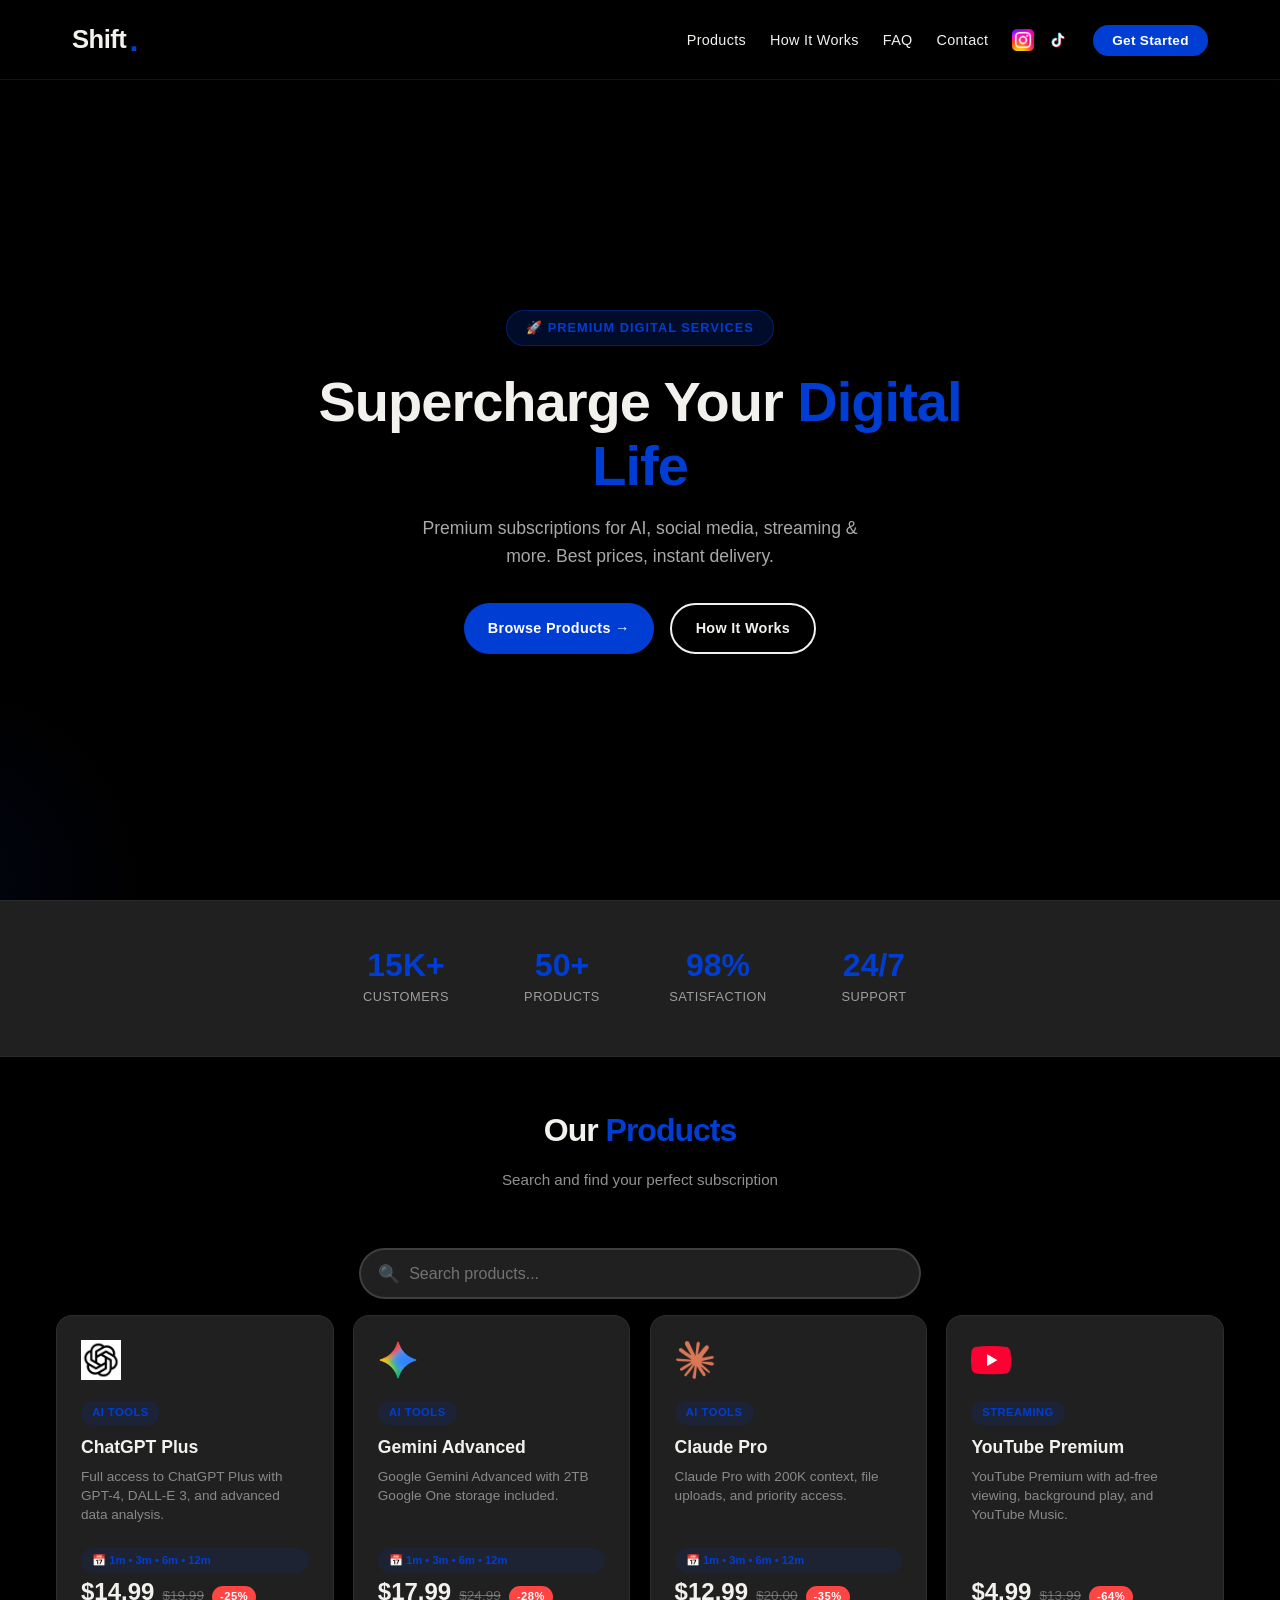
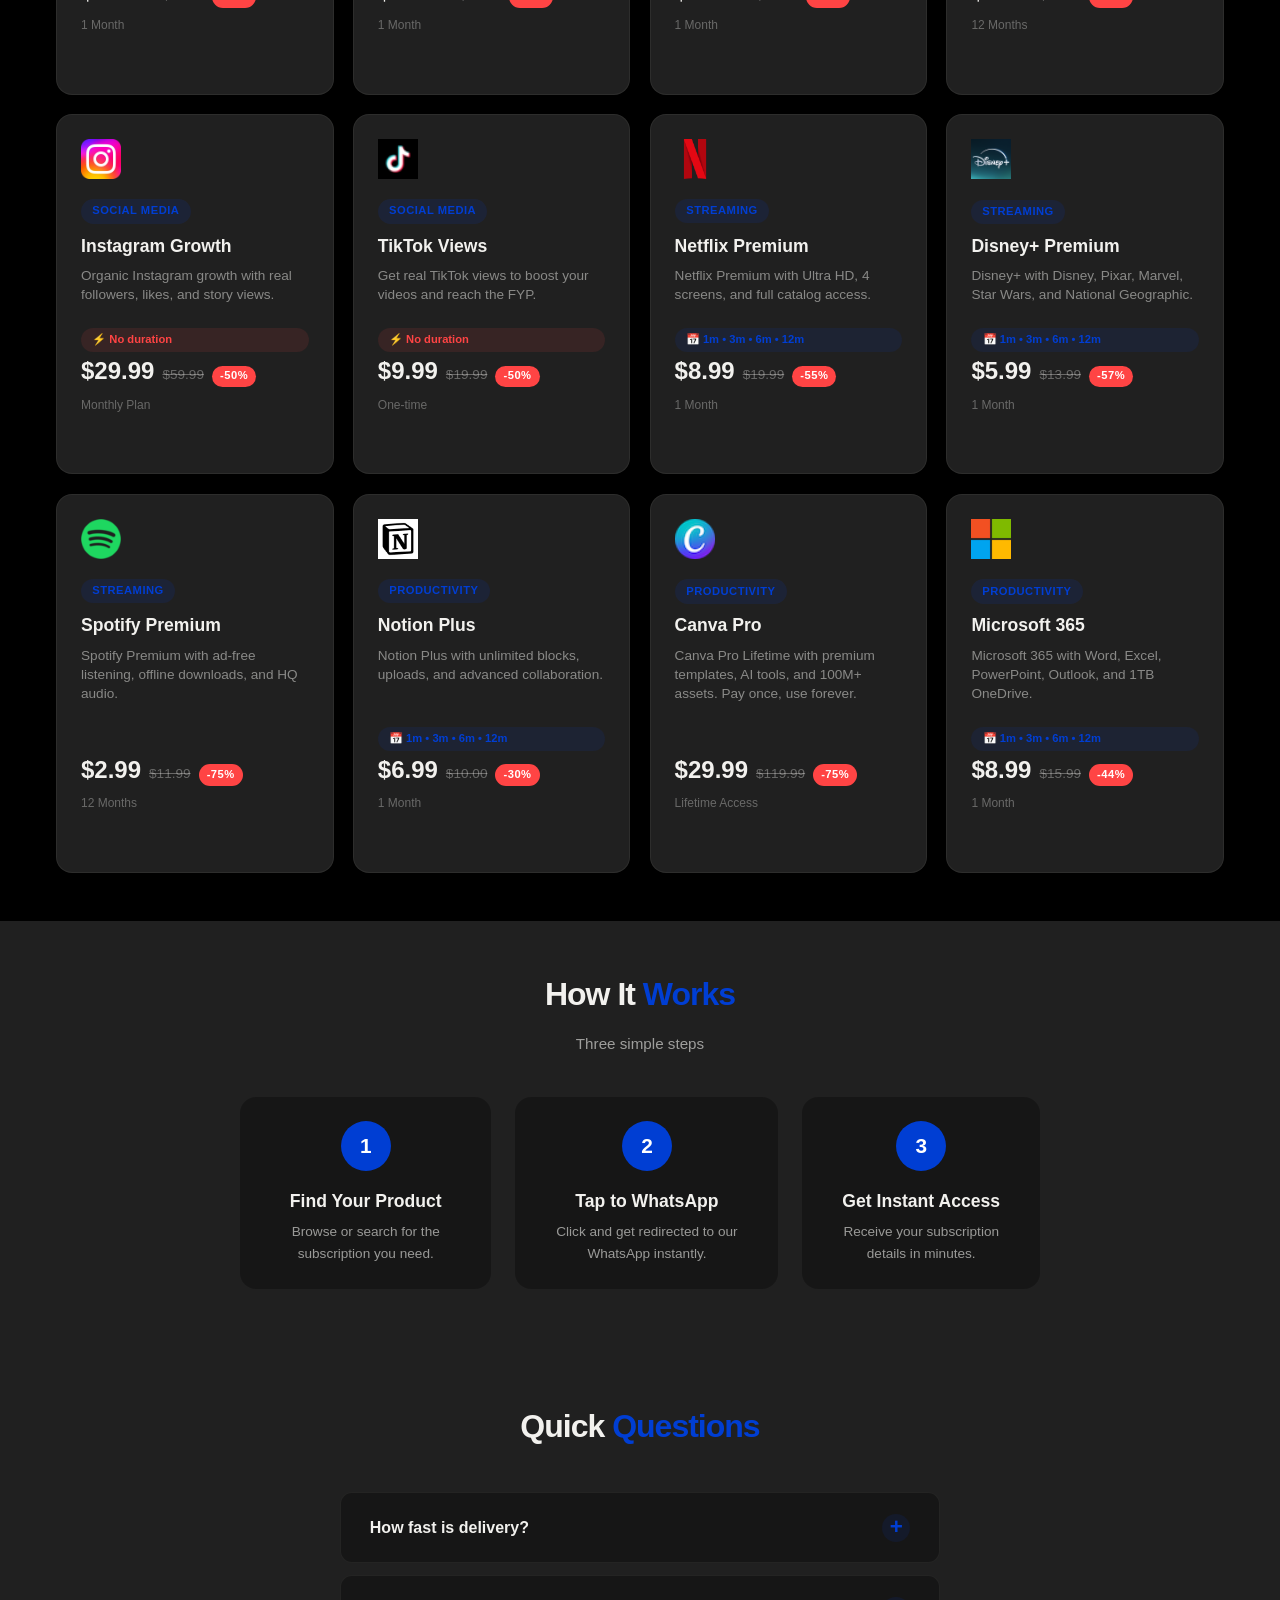
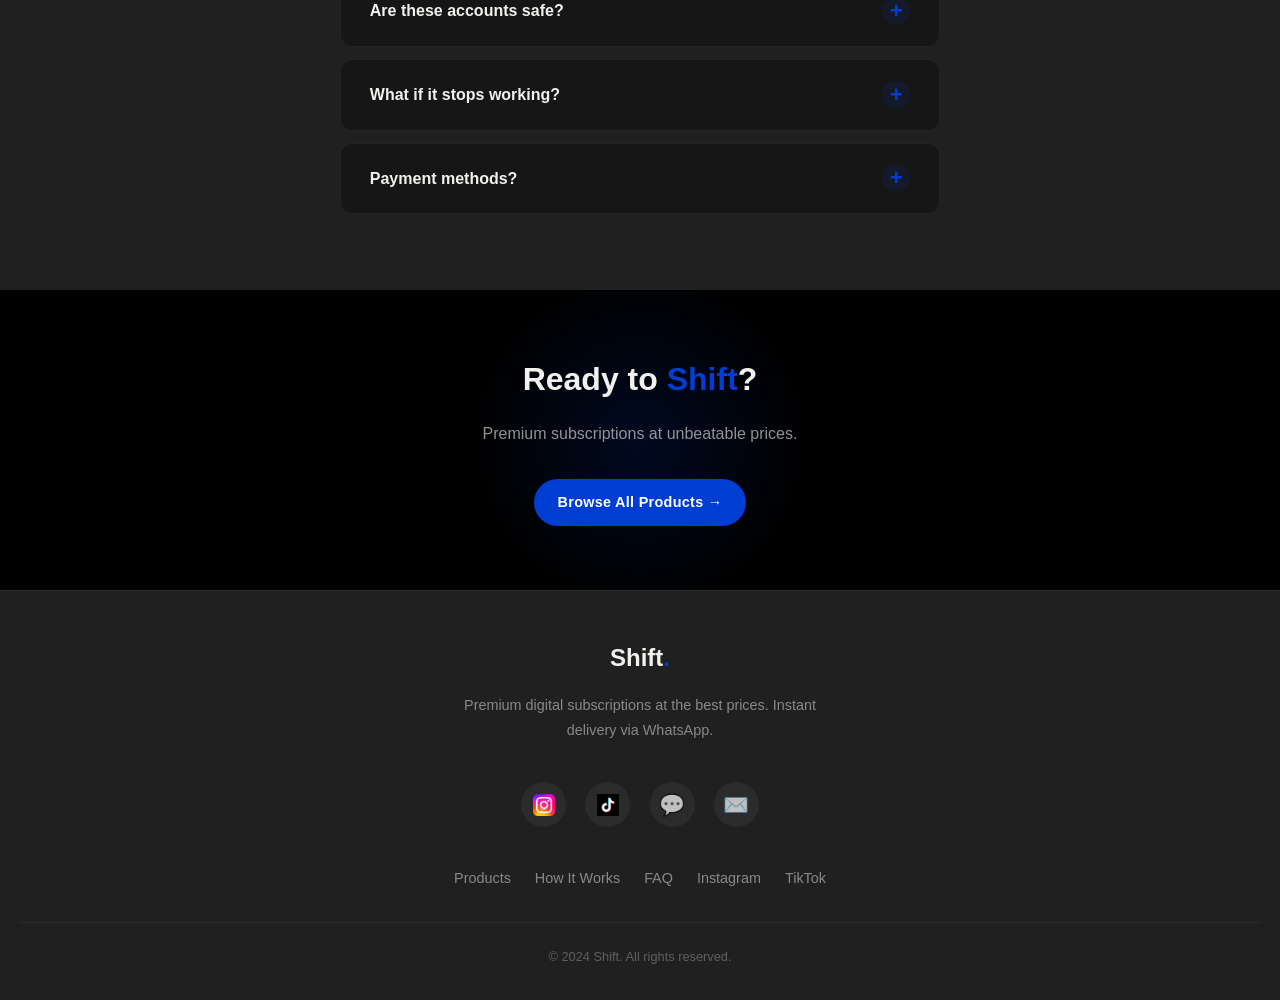
==== index.html @ 3e0c316a "Initial commit - Shift Agency website" ====
<!DOCTYPE html>
<html lang="en">
<head>
    <meta charset="UTF-8">
    <meta name="viewport" content="width=device-width, initial-scale=1.0, maximum-scale=1.0, user-scalable=no">
    <meta name="theme-color" content="#000000">
    <title>Shift - Premium Digital Subscriptions</title>
    <link rel="stylesheet" href="styles.css">
    <style>
        .hero {
            min-height: 90vh;
            display: flex;
            align-items: center;
            justify-content: center;
            padding: 7rem 1rem 3rem;
            position: relative;
            overflow: hidden;
        }
        .hero::before {
            content: '';
            position: absolute;
            top: -40%;
            right: -30%;
            width: 500px;
            height: 500px;
            background: radial-gradient(circle, rgba(0, 62, 211, 0.12), transparent 70%);
            border-radius: 50%;
            animation: float 8s ease-in-out infinite;
        }
        .hero::after {
            content: '';
            position: absolute;
            bottom: -20%;
            left: -20%;
            width: 400px;
            height: 400px;
            background: radial-gradient(circle, rgba(0, 62, 211, 0.08), transparent 70%);
            border-radius: 50%;
            animation: float 10s ease-in-out infinite reverse;
        }
        @keyframes float {
            0%, 100% { transform: translateY(0) scale(1); }
            50% { transform: translateY(-25px) scale(1.05); }
        }
        .hero-content {
            max-width: 700px;
            width: 100%;
            text-align: center;
            position: relative;
            z-index: 1;
        }
        .hero-badge {
            display: inline-block;
            background: rgba(0, 62, 211, 0.2);
            border: 1px solid rgba(0, 62, 211, 0.4);
            color: var(--blue);
            padding: 0.4rem 1.2rem;
            border-radius: 50px;
            font-size: 0.8rem;
            font-weight: 600;
            letter-spacing: 1px;
            text-transform: uppercase;
            margin-bottom: 1.5rem;
            animation: fadeInUp 0.6s ease-out;
        }
        .hero h1 {
            font-size: 2.5rem;
            font-weight: 900;
            line-height: 1.15;
            margin-bottom: 1rem;
            letter-spacing: -1px;
            animation: fadeInUp 0.6s ease-out 0.1s both;
        }
        .hero h1 span { color: var(--blue); }
        .hero-subtitle {
            font-size: 1rem;
            color: rgba(242, 241, 238, 0.7);
            max-width: 500px;
            margin: 0 auto 2rem;
            animation: fadeInUp 0.6s ease-out 0.2s both;
            padding: 0 0.5rem;
        }
        .hero-buttons {
            display: flex;
            gap: 1rem;
            justify-content: center;
            flex-wrap: wrap;
            animation: fadeInUp 0.6s ease-out 0.3s both;
        }
        .stats {
            padding: 3rem 1rem;
            background: var(--dark-grey);
            border-top: 1px solid rgba(242, 241, 238, 0.05);
            border-bottom: 1px solid rgba(242, 241, 238, 0.05);
        }
        .stats-container {
            max-width: 600px;
            margin: 0 auto;
            display: grid;
            grid-template-columns: repeat(2, 1fr);
            gap: 1.5rem;
            text-align: center;
        }
        .stat-item h3 {
            font-size: 2rem;
            font-weight: 900;
            color: var(--blue);
            line-height: 1;
        }
        .stat-item p {
            color: rgba(242, 241, 238, 0.6);
            margin-top: 0.4rem;
            font-size: 0.8rem;
            letter-spacing: 0.5px;
            text-transform: uppercase;
        }
        .products-section {
            padding: 3rem 1rem;
            max-width: 1200px;
            margin: 0 auto;
        }
        .products-grid {
            display: grid;
            grid-template-columns: 1fr;
            gap: 1rem;
        }
        .product-card {
            background: var(--dark-grey);
            border-radius: 16px;
            padding: 1.5rem;
            border: 1px solid rgba(242, 241, 238, 0.06);
            transition: var(--transition);
            cursor: pointer;
            text-decoration: none;
            color: inherit;
            display: flex;
            flex-direction: column;
            position: relative;
            overflow: hidden;
            -webkit-tap-highlight-color: transparent;
            animation: fadeInUp 0.5s ease-out both;
        }
        .product-card:active {
            transform: scale(0.98);
            border-color: rgba(0, 62, 211, 0.3);
        }
        .product-card::before {
            content: '';
            position: absolute;
            top: 0;
            left: 0;
            width: 100%;
            height: 3px;
            background: var(--blue);
            transform: scaleX(0);
            transform-origin: left;
            transition: transform 0.3s ease;
        }
        .product-card:active::before { transform: scaleX(1); }
        .product-icon { margin-bottom: 0.8rem; }
        .product-category-tag {
            display: inline-block;
            background: rgba(0, 62, 211, 0.12);
            color: var(--blue);
            padding: 0.2rem 0.7rem;
            border-radius: 50px;
            font-size: 0.7rem;
            font-weight: 600;
            letter-spacing: 0.5px;
            text-transform: uppercase;
            margin-bottom: 0.5rem;
            width: fit-content;
        }
        .product-card h3 {
            font-size: 1.1rem;
            font-weight: 700;
            margin-bottom: 0.4rem;
        }
        .product-card .description {
            color: rgba(242, 241, 238, 0.5);
            font-size: 0.85rem;
            margin-bottom: 1rem;
            flex-grow: 1;
            line-height: 1.4;
        }
        .product-card .price-container {
            display: flex;
            align-items: baseline;
            gap: 0.5rem;
            margin-bottom: 0.15rem;
            flex-wrap: wrap;
        }
        .product-card .current-price { font-size: 1.5rem; font-weight: 900; }
        .product-card .old-price {
            font-size: 0.85rem;
            color: rgba(242, 241, 238, 0.35);
            text-decoration: line-through;
            font-weight: 500;
        }
        .product-card .discount-badge {
            background: var(--red);
            color: var(--white);
            padding: 0.12rem 0.5rem;
            border-radius: 50px;
            font-size: 0.7rem;
            font-weight: 700;
        }
        .product-card .price-period {
            color: rgba(242, 241, 238, 0.35);
            font-size: 0.75rem;
            margin-top: 0.15rem;
        }
        .product-card .hover-cta {
            display: inline-flex;
            align-items: center;
            gap: 0.3rem;
            color: var(--blue);
            font-weight: 600;
            font-size: 0.85rem;
            margin-top: 0.8rem;
        }
        .how-it-works {
            padding: 3rem 1rem;
            background: var(--dark-grey);
        }
        .steps {
            max-width: 600px;
            margin: 0 auto;
            display: flex;
            flex-direction: column;
            gap: 1.5rem;
        }
        .step {
            text-align: center;
            padding: 1.5rem;
            background: rgba(0, 0, 0, 0.3);
            border-radius: 16px;
        }
        .step-number {
            width: 50px;
            height: 50px;
            background: var(--blue);
            border-radius: 50%;
            display: flex;
            align-items: center;
            justify-content: center;
            font-size: 1.3rem;
            font-weight: 900;
            margin: 0 auto 1rem;
            color: var(--white);
        }
        .step h3 { font-size: 1.1rem; margin-bottom: 0.4rem; }
        .step p { color: rgba(242, 241, 238, 0.6); font-size: 0.85rem; }
        .cta-section {
            padding: 4rem 1rem;
            text-align: center;
            position: relative;
            overflow: hidden;
        }
        .cta-section::before {
            content: '';
            position: absolute;
            top: 50%;
            left: 50%;
            transform: translate(-50%, -50%);
            width: 400px;
            height: 400px;
            background: radial-gradient(circle, rgba(0, 62, 211, 0.15), transparent 60%);
            border-radius: 50%;
        }
        .cta-section h2 {
            font-size: 2rem;
            font-weight: 900;
            margin-bottom: 1rem;
            position: relative;
            z-index: 1;
        }
        .cta-section p {
            color: rgba(242, 241, 238, 0.6);
            font-size: 1rem;
            margin-bottom: 2rem;
            position: relative;
            z-index: 1;
        }
        @media (min-width: 768px) {
            .hero { min-height: 100vh; }
            .hero h1 { font-size: 3.5rem; }
            .hero-subtitle { font-size: 1.1rem; }
            .products-grid { grid-template-columns: repeat(2, 1fr); gap: 1.2rem; }
            .stats-container { grid-template-columns: repeat(4, 1fr); }
            .steps { flex-direction: row; max-width: 800px; }
            .product-card:hover {
                transform: translateY(-5px);
                border-color: rgba(0, 62, 211, 0.3);
                box-shadow: 0 20px 50px rgba(0, 0, 0, 0.4);
            }
            .product-card:hover::before { transform: scaleX(1); }
            .product-card .hover-cta {
                opacity: 0;
                transform: translateY(10px);
                transition: var(--transition);
            }
            .product-card:hover .hover-cta {
                opacity: 1;
                transform: translateY(0);
            }
        }
        @media (min-width: 1024px) { .products-grid { grid-template-columns: repeat(3, 1fr); } }
        @media (min-width: 1200px) { .products-grid { grid-template-columns: repeat(4, 1fr); } }
    </style>
</head>
<body>

    <!-- ===== NAVBAR ===== -->
    <nav class="navbar" id="navbar">
        <div class="nav-container">
            <a href="index.html" class="logo">Shift<span class="logo-dot">.</span></a>
            <ul class="nav-links" id="navLinks">
                <li><a href="#products" onclick="closeMenu()">Products</a></li>
                <li><a href="#how-it-works" onclick="closeMenu()">How It Works</a></li>
                <li><a href="#faq" onclick="closeMenu()">FAQ</a></li>
                <li><a href="#contact" onclick="closeMenu()">Contact</a></li>
                <li>
                    <div class="nav-social">
                        <a href="https://instagram.com/0shiftagency" target="_blank" title="Instagram">
                            <img src="images/instagram_logo.png" alt="Instagram" class="social-icon-img">
                        </a>
                        <a href="https://tiktok.com/@0shiftagency" target="_blank" title="TikTok">
                            <img src="images/tiktok_logo.png" alt="TikTok" class="social-icon-img">
                        </a>
                    </div>
                </li>
                <li><a href="#products" class="nav-cta" onclick="closeMenu()">Get Started</a></li>
            </ul>
            <div class="hamburger" id="hamburger" onclick="toggleMenu()">
                <span></span><span></span><span></span>
            </div>
        </div>
    </nav>

    <!-- ===== HERO ===== -->
    <section class="hero">
        <div class="hero-content">
            <div class="hero-badge">🚀 Premium Digital Services</div>
            <h1>Supercharge Your <span>Digital Life</span></h1>
            <p class="hero-subtitle">Premium subscriptions for AI, social media, streaming & more. Best prices, instant delivery.</p>
            <div class="hero-buttons">
                <a href="#products" class="btn btn-primary">Browse Products →</a>
                <a href="#how-it-works" class="btn btn-outline">How It Works</a>
            </div>
        </div>
    </section>

    <!-- ===== STATS ===== -->
    <section class="stats">
        <div class="stats-container">
            <div class="stat-item"><h3>15K+</h3><p>Customers</p></div>
            <div class="stat-item"><h3>50+</h3><p>Products</p></div>
            <div class="stat-item"><h3>98%</h3><p>Satisfaction</p></div>
            <div class="stat-item"><h3>24/7</h3><p>Support</p></div>
        </div>
    </section>

    <!-- ===== PRODUCTS WITH SEARCH ===== -->
    <section class="products-section" id="products">
        <div class="section-header">
            <h2>Our <span>Products</span></h2>
            <p>Search and find your perfect subscription</p>
        </div>
        <div class="search-section">
            <div class="search-container">
                <span class="search-icon">🔍</span>
                <input type="text" class="search-input" id="searchInput" placeholder="Search products..." autocomplete="off">
                <button class="search-clear" id="searchClear" onclick="clearSearch()">✕</button>
            </div>
        </div>
        <div class="products-grid" id="productsGrid"></div>
    </section>

    <!-- ===== HOW IT WORKS ===== -->
    <section class="how-it-works" id="how-it-works">
        <div class="section-header"><h2>How It <span>Works</span></h2><p>Three simple steps</p></div>
        <div class="steps">
            <div class="step"><div class="step-number">1</div><h3>Find Your Product</h3><p>Browse or search for the subscription you need.</p></div>
            <div class="step"><div class="step-number">2</div><h3>Tap to WhatsApp</h3><p>Click and get redirected to our WhatsApp instantly.</p></div>
            <div class="step"><div class="step-number">3</div><h3>Get Instant Access</h3><p>Receive your subscription details in minutes.</p></div>
        </div>
    </section>

    <!-- ===== FAQ ===== -->
    <section class="faq" id="faq">
        <div class="section-header"><h2>Quick <span>Questions</span></h2></div>
        <div class="faq-container">
            <div class="faq-item" onclick="toggleFAQ(this)">
                <div class="faq-question"><span>How fast is delivery?</span><span class="icon">+</span></div>
                <div class="faq-answer"><p>Most subscriptions are delivered within 5-15 minutes after payment confirmation on WhatsApp.</p></div>
            </div>
            <div class="faq-item" onclick="toggleFAQ(this)">
                <div class="faq-question"><span>Are these accounts safe?</span><span class="icon">+</span></div>
                <div class="faq-answer"><p>Yes! We provide legitimate subscriptions. Private accounts are exclusively yours, shared accounts have limited users.</p></div>
            </div>
            <div class="faq-item" onclick="toggleFAQ(this)">
                <div class="faq-question"><span>What if it stops working?</span><span class="icon">+</span></div>
                <div class="faq-answer"><p>We offer full warranty. Message us on WhatsApp and we'll replace it immediately at no cost.</p></div>
            </div>
            <div class="faq-item" onclick="toggleFAQ(this)">
                <div class="faq-question"><span>Payment methods?</span><span class="icon">+</span></div>
                <div class="faq-answer"><p>Wish money, omt pay, crypto (BTC, ETH, USDT), bank transfer, and local payment methods.</p></div>
            </div>
        </div>
    </section>

    <!-- ===== CTA ===== -->
    <section class="cta-section" id="contact">
        <h2>Ready to <span style="color: var(--blue);">Shift</span>?</h2>
        <p>Premium subscriptions at unbeatable prices.</p>
        <a href="#products" class="btn btn-primary" style="position: relative; z-index: 1;">Browse All Products →</a>
    </section>

    <!-- ===== FOOTER ===== -->
    <footer class="footer">
        <div class="footer-container">
            <div class="footer-about">
                <div class="footer-logo">Shift<span style="color: var(--blue);">.</span></div>
                <p>Premium digital subscriptions at the best prices. Instant delivery via WhatsApp.</p>
            </div>
            <div class="footer-social">
                <a href="https://instagram.com/0shiftagency" target="_blank" title="Instagram">
                    <img src="images/instagram_logo.png" alt="Instagram" class="social-icon-img">
                </a>
                <a href="https://tiktok.com/@0shiftagency" target="_blank" title="TikTok">
                    <img src="images/tiktok_logo.png" alt="TikTok" class="social-icon-img">
                </a>
                <a href="#" onclick="openWhatsApp('General Inquiry', '0', ''); return false;" title="WhatsApp">💬</a>
                <a href="mailto:hello@shiftdigital.com" title="Email">✉️</a>
            </div>
            <div class="footer-links">
                <a href="#products">Products</a>
                <a href="#how-it-works">How It Works</a>
                <a href="#faq">FAQ</a>
                <a href="https://instagram.com/0shiftagency" target="_blank">Instagram</a>
                <a href="https://tiktok.com/@0shiftagency" target="_blank">TikTok</a>
            </div>
        </div>
        <div class="footer-bottom"><p>&copy; 2024 Shift. All rights reserved.</p></div>
    </footer>

    <!-- ===== WHATSAPP MODAL ===== -->
    <div class="modal-overlay" id="whatsappModal">
        <div class="modal">
            <div class="modal-icon">💬</div>
            <h3>Complete on WhatsApp</h3>
            <p>You're interested in: <strong class="modal-product-name" id="modalProductName"></strong></p>
            <a href="#" class="btn-whatsapp" id="whatsappLink" target="_blank">💬 Continue to WhatsApp</a>
            <button class="btn-cancel" onclick="closeModal()">Cancel</button>
        </div>
    </div>

    <button class="scroll-top" id="scrollTop" onclick="window.scrollTo({top: 0, behavior: 'smooth'})">↑</button>

    <script src="script.js"></script>
</body>
</html>
---- styles.css ----
:root {
    --black: #000000;
    --dark-grey: #202020;
    --light-yellow: #f2f1ee;
    --blue: #003ed3;
    --white: #ffffff;
    --red: #ff4444;
    --green: #25D366;
    --transition: all 0.3s cubic-bezier(0.4, 0, 0.2, 1);
}

* {
    margin: 0;
    padding: 0;
    box-sizing: border-box;
}

html {
    scroll-behavior: smooth;
}

body {
    font-family: 'Inter', -apple-system, BlinkMacSystemFont, 'Segoe UI', Roboto, sans-serif;
    background-color: var(--black);
    color: var(--light-yellow);
    line-height: 1.6;
    overflow-x: hidden;
    -webkit-font-smoothing: antialiased;
}

/* ===== NAVBAR - Mobile First ===== */
.navbar {
    position: fixed;
    top: 0;
    left: 0;
    width: 100%;
    z-index: 1000;
    background: rgba(0, 0, 0, 0.9);
    backdrop-filter: blur(20px);
    -webkit-backdrop-filter: blur(20px);
    border-bottom: 1px solid rgba(242, 241, 238, 0.08);
    transition: var(--transition);
    padding: 0;
}

.navbar.scrolled {
    background: rgba(0, 0, 0, 0.95);
    box-shadow: 0 4px 30px rgba(0, 0, 0, 0.5);
}

.nav-container {
    max-width: 1200px;
    margin: 0 auto;
    display: flex;
    justify-content: space-between;
    align-items: center;
    padding: 1rem 1.2rem;
    flex-wrap: wrap;
}

.logo {
    font-size: 1.6rem;
    font-weight: 800;
    letter-spacing: -0.5px;
    color: var(--light-yellow);
    text-decoration: none;
    display: flex;
    align-items: center;
    gap: 0.2rem;
}

.logo-dot {
    color: var(--blue);
    font-size: 2rem;
    line-height: 1;
}

.nav-links {
    display: flex;
    list-style: none;
    gap: 1.5rem;
    align-items: center;
}

.nav-links a {
    color: var(--light-yellow);
    text-decoration: none;
    font-weight: 500;
    font-size: 0.9rem;
    transition: var(--transition);
    position: relative;
    letter-spacing: 0.3px;
}

.nav-links a::after {
    content: '';
    position: absolute;
    bottom: -4px;
    left: 0;
    width: 0;
    height: 2px;
    background: var(--blue);
    transition: var(--transition);
}

.nav-links a:hover,
.nav-links a.active {
    color: var(--blue);
}

.nav-links a:hover::after,
.nav-links a.active::after {
    width: 100%;
}

.nav-cta {
    background: var(--blue);
    padding: 0.5rem 1.2rem !important;
    border-radius: 50px;
    font-weight: 600 !important;
    color: var(--white) !important;
    font-size: 0.85rem !important;
}

.nav-cta:hover {
    background: #0030a8;
    transform: translateY(-2px);
    box-shadow: 0 8px 25px rgba(0, 62, 211, 0.4);
    color: var(--white) !important;
}

.nav-cta::after {
    display: none !important;
}

/* Social Icons in Nav */
.nav-social {
    display: flex;
    gap: 0.8rem;
    align-items: center;
}

.nav-social a {
    color: rgba(242, 241, 238, 0.6);
    font-size: 1.2rem;
    transition: var(--transition);
    text-decoration: none;
}

.nav-social a:hover {
    color: var(--blue);
    transform: translateY(-2px);
}

/* Mobile Menu */
.hamburger {
    display: none;
    flex-direction: column;
    cursor: pointer;
    gap: 5px;
    z-index: 1001;
    padding: 5px;
}

.hamburger span {
    width: 26px;
    height: 2.5px;
    background: var(--light-yellow);
    transition: var(--transition);
    border-radius: 2px;
    display: block;
}

.hamburger.active span:nth-child(1) {
    transform: rotate(45deg) translate(5px, 5px);
}

.hamburger.active span:nth-child(2) {
    opacity: 0;
}

.hamburger.active span:nth-child(3) {
    transform: rotate(-45deg) translate(5px, -5px);
}

/* ===== BUTTONS ===== */
.btn {
    padding: 0.75rem 1.5rem;
    border-radius: 50px;
    font-weight: 600;
    font-size: 0.9rem;
    text-decoration: none;
    cursor: pointer;
    border: none;
    transition: var(--transition);
    display: inline-flex;
    align-items: center;
    gap: 0.5rem;
    letter-spacing: 0.3px;
    font-family: inherit;
    -webkit-tap-highlight-color: transparent;
}

.btn-primary {
    background: var(--blue);
    color: var(--white);
}

.btn-primary:hover,
.btn-primary:active {
    background: #0030a8;
    transform: translateY(-2px);
    box-shadow: 0 10px 30px rgba(0, 62, 211, 0.4);
}

.btn-outline {
    background: transparent;
    color: var(--light-yellow);
    border: 2px solid var(--light-yellow);
}

.btn-outline:hover,
.btn-outline:active {
    background: var(--light-yellow);
    color: var(--black);
    transform: translateY(-2px);
}

.btn-whatsapp {
    background: var(--green);
    color: #fff;
    padding: 0.9rem 1.8rem;
    border-radius: 50px;
    font-weight: 600;
    font-size: 1rem;
    text-decoration: none;
    display: inline-flex;
    align-items: center;
    gap: 0.75rem;
    transition: var(--transition);
    border: none;
    cursor: pointer;
    font-family: inherit;
}

.btn-whatsapp:hover,
.btn-whatsapp:active {
    background: #1ea952;
    transform: translateY(-2px);
    box-shadow: 0 12px 35px rgba(37, 211, 102, 0.3);
}

.btn-back {
    background: transparent;
    color: var(--light-yellow);
    border: 1px solid rgba(242, 241, 238, 0.2);
    padding: 0.7rem 1.5rem;
    border-radius: 50px;
    font-weight: 500;
    font-size: 0.9rem;
    cursor: pointer;
    transition: var(--transition);
    display: inline-flex;
    align-items: center;
    gap: 0.5rem;
    text-decoration: none;
    font-family: inherit;
}

.btn-back:hover {
    background: rgba(242, 241, 238, 0.05);
    border-color: var(--blue);
    color: var(--blue);
}

.btn-buy {
    width: 100%;
    padding: 0.9rem;
    background: var(--blue);
    color: var(--white);
    border: none;
    border-radius: 50px;
    font-weight: 600;
    font-size: 0.95rem;
    cursor: pointer;
    transition: var(--transition);
    letter-spacing: 0.3px;
    font-family: inherit;
    -webkit-tap-highlight-color: transparent;
}

.btn-buy:hover,
.btn-buy:active {
    background: #0030a8;
    box-shadow: 0 10px 30px rgba(0, 62, 211, 0.4);
    transform: translateY(-2px);
}

.btn-buy.popular {
    background: var(--light-yellow);
    color: var(--black);
}

.btn-buy.popular:hover,
.btn-buy.popular:active {
    background: #e8e6d8;
    box-shadow: 0 10px 30px rgba(242, 241, 238, 0.3);
}

/* ===== SEARCH BAR ===== */
.search-section {
    padding: 1rem 1.2rem;
    max-width: 600px;
    margin: 0 auto;
}

.search-container {
    position: relative;
    width: 100%;
}

.search-input {
    width: 100%;
    padding: 0.9rem 1.2rem 0.9rem 3rem;
    border-radius: 50px;
    border: 2px solid rgba(242, 241, 238, 0.15);
    background: var(--dark-grey);
    color: var(--light-yellow);
    font-size: 1rem;
    font-family: inherit;
    transition: var(--transition);
    outline: none;
}

.search-input:focus {
    border-color: var(--blue);
    box-shadow: 0 0 0 4px rgba(0, 62, 211, 0.1);
}

.search-input::placeholder {
    color: rgba(242, 241, 238, 0.4);
}

.search-icon {
    position: absolute;
    left: 1.2rem;
    top: 50%;
    transform: translateY(-50%);
    color: rgba(242, 241, 238, 0.4);
    font-size: 1.1rem;
    pointer-events: none;
}

.search-clear {
    position: absolute;
    right: 1.2rem;
    top: 50%;
    transform: translateY(-50%);
    background: none;
    border: none;
    color: rgba(242, 241, 238, 0.4);
    cursor: pointer;
    font-size: 1.2rem;
    padding: 5px;
    display: none;
    transition: var(--transition);
}

.search-clear.visible {
    display: block;
}

.search-clear:hover {
    color: var(--light-yellow);
}

.no-results {
    text-align: center;
    padding: 3rem 1rem;
    color: rgba(242, 241, 238, 0.5);
    font-size: 1rem;
    grid-column: 1 / -1;
}

.no-results .icon {
    font-size: 3rem;
    display: block;
    margin-bottom: 1rem;
}

/* ===== SECTION HEADERS ===== */
.section-header {
    text-align: center;
    margin-bottom: 2.5rem;
    padding: 0 1rem;
}

.section-header h2 {
    font-size: 2rem;
    font-weight: 900;
    letter-spacing: -1px;
    margin-bottom: 0.75rem;
}

.section-header h2 span {
    color: var(--blue);
}

.section-header p {
    color: rgba(242, 241, 238, 0.6);
    font-size: 0.95rem;
    max-width: 500px;
    margin: 0 auto;
}

/* ===== PRICE STYLES ===== */
.price-container {
    display: flex;
    align-items: baseline;
    gap: 0.6rem;
    margin-bottom: 0.25rem;
    flex-wrap: wrap;
}

.current-price {
    font-size: 1.8rem;
    font-weight: 900;
    color: var(--light-yellow);
}

.old-price {
    font-size: 0.95rem;
    color: rgba(242, 241, 238, 0.4);
    text-decoration: line-through;
    font-weight: 500;
}

.discount-badge {
    background: var(--red);
    color: var(--white);
    padding: 0.15rem 0.6rem;
    border-radius: 50px;
    font-size: 0.75rem;
    font-weight: 700;
    letter-spacing: 0.5px;
}

.price-period {
    color: rgba(242, 241, 238, 0.4);
    font-size: 0.8rem;
    margin-top: 0.25rem;
}

/* ===== FOOTER ===== */
.footer {
    background: var(--dark-grey);
    padding: 3rem 1.2rem 2rem;
    border-top: 1px solid rgba(242, 241, 238, 0.05);
}

.footer-container {
    max-width: 600px;
    margin: 0 auto;
    display: flex;
    flex-direction: column;
    gap: 2rem;
    text-align: center;
}

.footer-logo {
    font-size: 1.5rem;
    font-weight: 800;
    margin-bottom: 1rem;
    color: var(--light-yellow);
}

.footer-about p {
    color: rgba(242, 241, 238, 0.5);
    font-size: 0.9rem;
    line-height: 1.7;
    max-width: 400px;
    margin: 0 auto;
}

.footer-social {
    display: flex;
    justify-content: center;
    gap: 1.2rem;
    margin: 0.5rem 0;
}

.footer-social a {
    width: 45px;
    height: 45px;
    border-radius: 50%;
    background: rgba(242, 241, 238, 0.05);
    display: flex;
    align-items: center;
    justify-content: center;
    color: rgba(242, 241, 238, 0.7);
    font-size: 1.3rem;
    text-decoration: none;
    transition: var(--transition);
}

.footer-social a:hover {
    background: var(--blue);
    color: var(--white);
    transform: translateY(-3px);
}

.footer-links {
    display: flex;
    justify-content: center;
    gap: 1.5rem;
    flex-wrap: wrap;
}

.footer-links a {
    color: rgba(242, 241, 238, 0.5);
    text-decoration: none;
    transition: var(--transition);
    font-size: 0.9rem;
}

.footer-links a:hover {
    color: var(--blue);
}

.footer-bottom {
    text-align: center;
    margin-top: 2rem;
    padding-top: 1.5rem;
    border-top: 1px solid rgba(242, 241, 238, 0.05);
    color: rgba(242, 241, 238, 0.3);
    font-size: 0.8rem;
}

/* ===== WHATSAPP MODAL ===== */
.modal-overlay {
    position: fixed;
    top: 0;
    left: 0;
    width: 100%;
    height: 100%;
    background: rgba(0, 0, 0, 0.85);
    backdrop-filter: blur(5px);
    z-index: 2000;
    display: flex;
    align-items: center;
    justify-content: center;
    opacity: 0;
    pointer-events: none;
    transition: opacity 0.3s ease;
    padding: 1rem;
}

.modal-overlay.active {
    opacity: 1;
    pointer-events: all;
}

.modal {
    background: var(--dark-grey);
    border-radius: 20px;
    padding: 2rem 1.5rem;
    text-align: center;
    max-width: 400px;
    width: 100%;
    border: 1px solid rgba(242, 241, 238, 0.1);
    transform: translateY(20px);
    transition: transform 0.3s ease;
}

.modal-overlay.active .modal {
    transform: translateY(0);
}

.modal-icon {
    width: 70px;
    height: 70px;
    background: rgba(37, 211, 102, 0.15);
    border-radius: 50%;
    display: flex;
    align-items: center;
    justify-content: center;
    font-size: 2rem;
    margin: 0 auto 1.2rem;
}

.modal h3 {
    font-size: 1.3rem;
    margin-bottom: 0.5rem;
}

.modal p {
    color: rgba(242, 241, 238, 0.6);
    margin-bottom: 1.2rem;
    font-size: 0.9rem;
}

.modal-product-name {
    color: var(--blue);
    font-weight: 700;
}

.btn-cancel {
    display: block;
    margin: 1rem auto 0;
    background: none;
    border: none;
    color: rgba(242, 241, 238, 0.5);
    cursor: pointer;
    font-size: 0.85rem;
    padding: 0.5rem;
    transition: var(--transition);
    font-family: inherit;
}

.btn-cancel:hover {
    color: var(--light-yellow);
}

/* ===== SCROLL TO TOP ===== */
.scroll-top {
    position: fixed;
    bottom: 1.5rem;
    right: 1.5rem;
    width: 45px;
    height: 45px;
    background: var(--blue);
    border-radius: 50%;
    display: flex;
    align-items: center;
    justify-content: center;
    cursor: pointer;
    border: none;
    color: var(--white);
    font-size: 1.2rem;
    opacity: 0;
    pointer-events: none;
    transition: var(--transition);
    z-index: 999;
    box-shadow: 0 4px 15px rgba(0, 62, 211, 0.3);
}

.scroll-top.visible {
    opacity: 1;
    pointer-events: all;
}

.scroll-top:active {
    background: #0030a8;
    transform: scale(0.95);
}

/* ===== ANIMATIONS ===== */
@keyframes fadeInUp {
    from {
        opacity: 0;
        transform: translateY(20px);
    }
    to {
        opacity: 1;
        transform: translateY(0);
    }
}

/* ===== MOBILE-FIRST MEDIA QUERIES ===== */
/* Small phones (320px - 374px) */
@media (max-width: 374px) {
    .hero h1 {
        font-size: 1.8rem !important;
    }
    .products-grid {
        grid-template-columns: 1fr !important;
    }
}

/* Most phones (375px - 767px) */
@media (max-width: 767px) {
    .nav-links {
        position: fixed;
        top: 0;
        right: -100%;
        width: 100%;
        height: 100vh;
        background: rgba(0, 0, 0, 0.98);
        backdrop-filter: blur(20px);
        flex-direction: column;
        justify-content: center;
        gap: 2rem;
        transition: right 0.3s ease;
        z-index: 1000;
    }

    .nav-links.active {
        right: 0;
    }

    .nav-links a {
        font-size: 1.2rem;
    }

    .hamburger {
        display: flex;
    }

    .nav-social {
        display: none;
    }

    .hero {
        min-height: auto !important;
        padding: 6rem 1rem 3rem !important;
    }

    .hero h1 {
        font-size: 2.2rem !important;
    }

    .hero-subtitle {
        font-size: 1rem !important;
    }

    .hero-buttons {
        flex-direction: column;
        align-items: center;
        gap: 0.8rem !important;
    }

    .hero-buttons .btn {
        width: 100%;
        justify-content: center;
    }

    .products-grid {
        grid-template-columns: 1fr;
    }

    .product-card {
        padding: 1.5rem !important;
    }

    .section-header h2 {
        font-size: 1.7rem;
    }

    .stats-container {
        grid-template-columns: repeat(2, 1fr) !important;
        gap: 1rem !important;
    }

    .stat-item h3 {
        font-size: 1.8rem !important;
    }

    .search-section {
        padding: 0.8rem 1rem;
    }
}

/* Tablets (768px - 1023px) */
@media (min-width: 768px) and (max-width: 1023px) {
    .products-grid {
        grid-template-columns: repeat(2, 1fr) !important;
    }
    
    .hero h1 {
        font-size: 3rem !important;
    }
}

/* Desktop (1024px+) */
@media (min-width: 1024px) {
    .nav-container {
        padding: 1.2rem 2rem;
    }

    .products-grid {
        grid-template-columns: repeat(3, 1fr);
    }

    .hero h1 {
        font-size: 3.5rem;
    }
}

/* Large Desktop (1200px+) */
@media (min-width: 1200px) {
    .products-grid {
        grid-template-columns: repeat(4, 1fr);
    }
}
/* ===== FAQ SECTION ===== */
.faq {
    padding: 3rem 1rem;
    background: var(--dark-grey);
}

.faq-container {
    max-width: 600px;
    margin: 0 auto;
}

.faq-item {
    background: rgba(0, 0, 0, 0.3);
    border-radius: 12px;
    margin-bottom: 0.75rem;
    cursor: pointer;
    transition: var(--transition);
    overflow: hidden;
    border: 1px solid rgba(242, 241, 238, 0.06);
}

.faq-item:hover {
    border-color: rgba(242, 241, 238, 0.12);
}

.faq-item.active {
    border-color: rgba(0, 62, 211, 0.3);
    background: rgba(0, 0, 0, 0.4);
}

.faq-question {
    display: flex;
    justify-content: space-between;
    align-items: center;
    padding: 1.2rem 1.5rem;
    font-weight: 600;
    font-size: 0.95rem;
    color: var(--light-yellow);
    gap: 1rem;
}

.faq-question .icon {
    font-size: 1.4rem;
    transition: transform 0.3s ease;
    color: var(--blue);
    flex-shrink: 0;
    width: 28px;
    height: 28px;
    display: flex;
    align-items: center;
    justify-content: center;
    background: rgba(0, 62, 211, 0.1);
    border-radius: 50%;
    line-height: 1;
}

.faq-item.active .faq-question .icon {
    transform: rotate(45deg);
    background: rgba(0, 62, 211, 0.2);
}

.faq-answer {
    max-height: 0;
    overflow: hidden;
    transition: max-height 0.4s ease, padding 0.4s ease;
    color: rgba(242, 241, 238, 0.6);
    font-size: 0.85rem;
    line-height: 1.7;
}

.faq-item.active .faq-answer {
    max-height: 500px;
    padding: 0 1.5rem 1.2rem 1.5rem;
}

/* Tablet & Desktop */
@media (min-width: 768px) {
    .faq {
        padding: 4rem 2rem;
    }
    
    .faq-question {
        font-size: 1rem;
        padding: 1.3rem 1.8rem;
    }
    
    .faq-item.active .faq-answer {
        padding: 0 1.8rem 1.3rem 1.8rem;
    }
}
/* =============================================
   DURATION SELECTOR STYLES (ADD TO styles.css)
   ============================================= */

.duration-selector {
    display: flex;
    flex-wrap: wrap;
    gap: 0.5rem;
    margin-bottom: 1.5rem;
    justify-content: center;
}

.duration-btn {
    padding: 0.7rem 1.2rem;
    border-radius: 12px;
    border: 2px solid rgba(242, 241, 238, 0.12);
    background: transparent;
    color: rgba(242, 241, 238, 0.6);
    cursor: pointer;
    font-size: 0.85rem;
    font-weight: 600;
    transition: var(--transition);
    font-family: inherit;
    -webkit-tap-highlight-color: transparent;
    text-align: center;
    min-width: 70px;
}

.duration-btn .dur-price {
    display: block;
    font-size: 1.1rem;
    font-weight: 800;
    margin-top: 0.2rem;
    color: var(--light-yellow);
}

.duration-btn .dur-save {
    display: block;
    font-size: 0.7rem;
    color: var(--red);
    margin-top: 0.1rem;
}

.duration-btn:hover {
    border-color: rgba(0, 62, 211, 0.4);
    color: var(--light-yellow);
}

.duration-btn.active {
    border-color: var(--blue);
    background: rgba(0, 62, 211, 0.15);
    color: var(--white);
}

.duration-btn.active .dur-price {
    color: var(--blue);
}

.duration-badge {
    display: inline-block;
    background: rgba(0, 62, 211, 0.1);
    color: var(--blue);
    padding: 0.2rem 0.7rem;
    border-radius: 50px;
    font-size: 0.7rem;
    font-weight: 600;
    margin-top: 0.5rem;
}

.no-duration-badge {
    display: inline-block;
    background: rgba(255, 68, 68, 0.1);
    color: var(--red);
    padding: 0.2rem 0.7rem;
    border-radius: 50px;
    font-size: 0.7rem;
    font-weight: 600;
    margin-top: 0.5rem;
}

/* Product icon container for images */
.product-icon img,
.product-icon-large img {
    width: 40px;
    height: 40px;
    object-fit: contain;
}

.product-icon-large img {
    width: 60px;
    height: 60px;
}

/* Social icon images in nav & footer */
.social-icon-img {
    width: 22px;
    height: 22px;
    object-fit: contain;
    vertical-align: middle;
}

.footer-social .social-icon-img {
    width: 22px;
    height: 22px;
}

/* FAQ section (if missing) */
.faq {
    padding: 3rem 1rem;
    background: var(--dark-grey);
}

.faq-container {
    max-width: 600px;
    margin: 0 auto;
}

.faq-item {
    background: rgba(0, 0, 0, 0.3);
    border-radius: 12px;
    margin-bottom: 0.75rem;
    cursor: pointer;
    transition: var(--transition);
    overflow: hidden;
    border: 1px solid rgba(242, 241, 238, 0.06);
}

.faq-item:hover {
    border-color: rgba(242, 241, 238, 0.12);
}

.faq-item.active {
    border-color: rgba(0, 62, 211, 0.3);
    background: rgba(0, 0, 0, 0.4);
}

.faq-question {
    display: flex;
    justify-content: space-between;
    align-items: center;
    padding: 1.2rem 1.5rem;
    font-weight: 600;
    font-size: 0.95rem;
    color: var(--light-yellow);
    gap: 1rem;
}

.faq-question .icon {
    font-size: 1.4rem;
    transition: transform 0.3s ease;
    color: var(--blue);
    flex-shrink: 0;
    width: 28px;
    height: 28px;
    display: flex;
    align-items: center;
    justify-content: center;
    background: rgba(0, 62, 211, 0.1);
    border-radius: 50%;
    line-height: 1;
}

.faq-item.active .faq-question .icon {
    transform: rotate(45deg);
    background: rgba(0, 62, 211, 0.2);
}

.faq-answer {
    max-height: 0;
    overflow: hidden;
    transition: max-height 0.4s ease, padding 0.4s ease;
    color: rgba(242, 241, 238, 0.6);
    font-size: 0.85rem;
    line-height: 1.7;
}

.faq-item.active .faq-answer {
    max-height: 500px;
    padding: 0 1.5rem 1.2rem 1.5rem;
}

@media (min-width: 768px) {
    .faq {
        padding: 4rem 2rem;
    }
    
    .faq-question {
        font-size: 1rem;
        padding: 1.3rem 1.8rem;
    }
    
    .faq-item.active .faq-answer {
        padding: 0 1.8rem 1.3rem 1.8rem;
    }
}
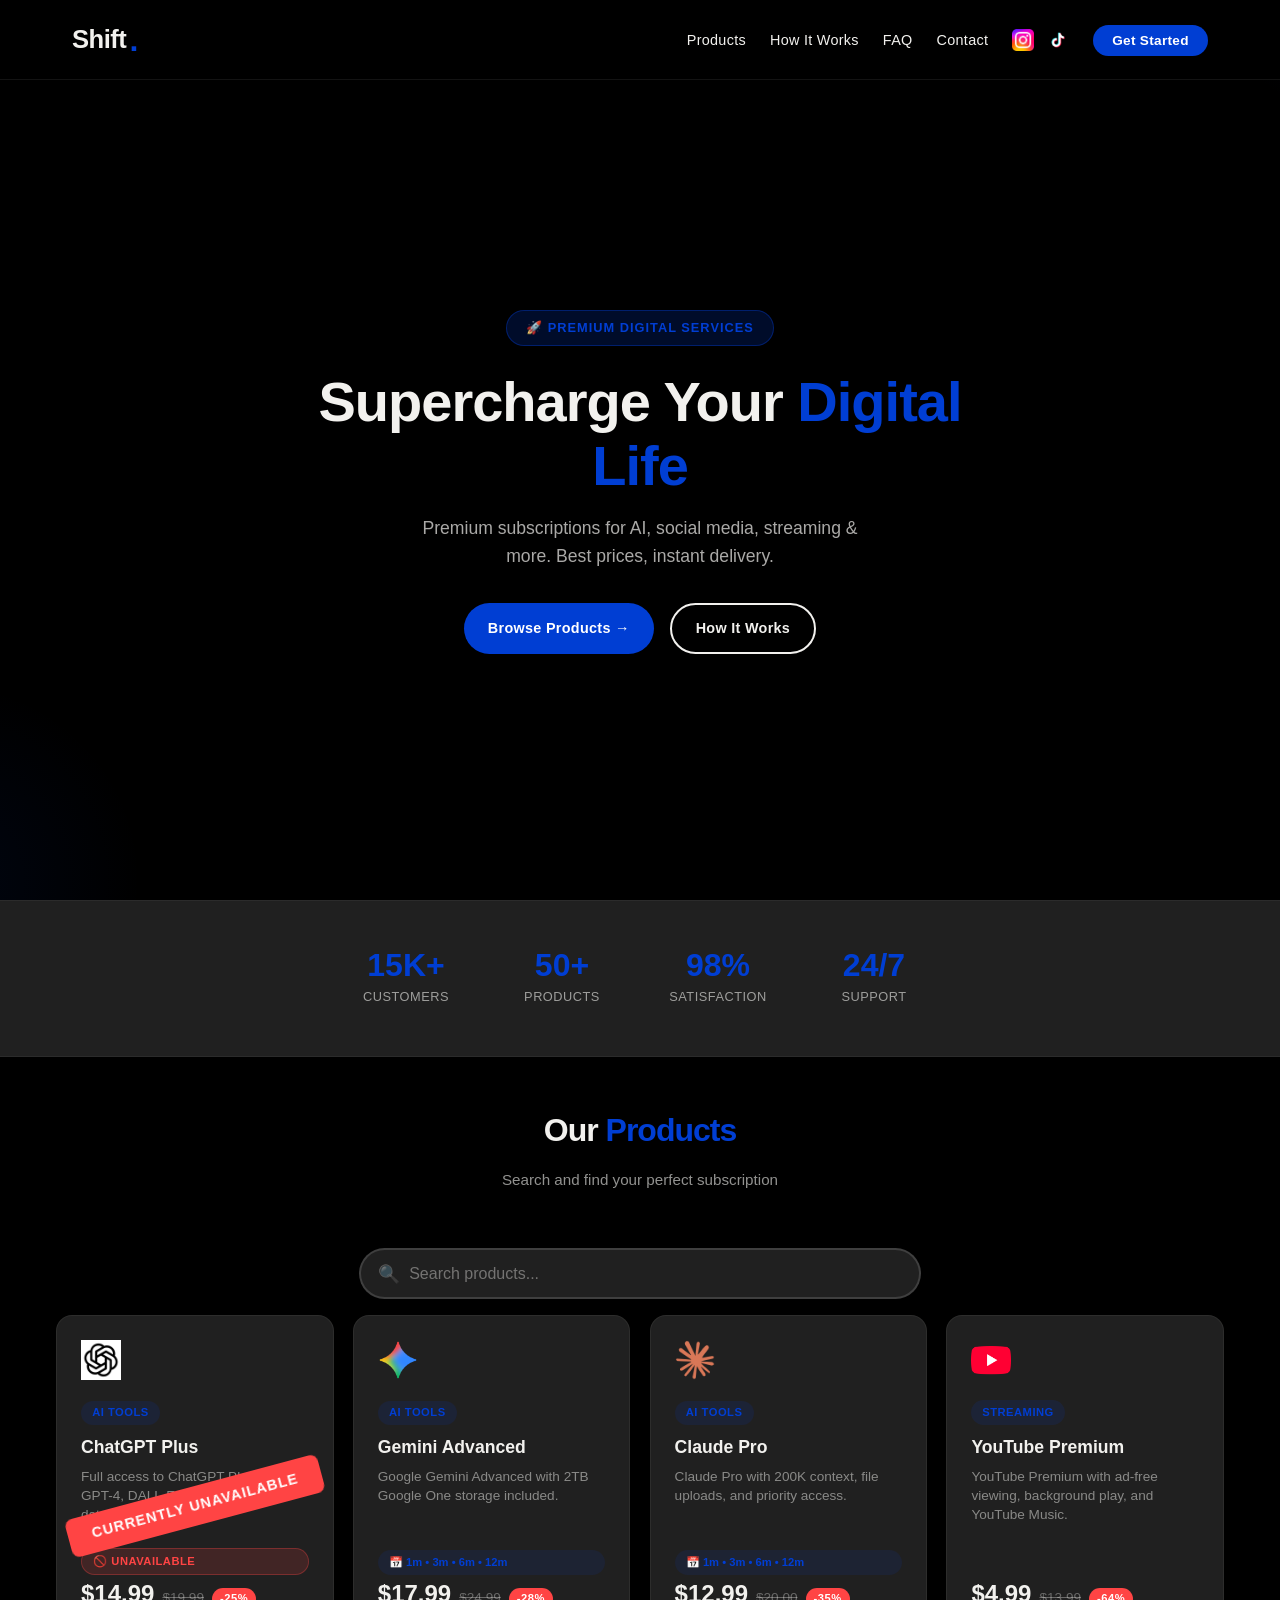
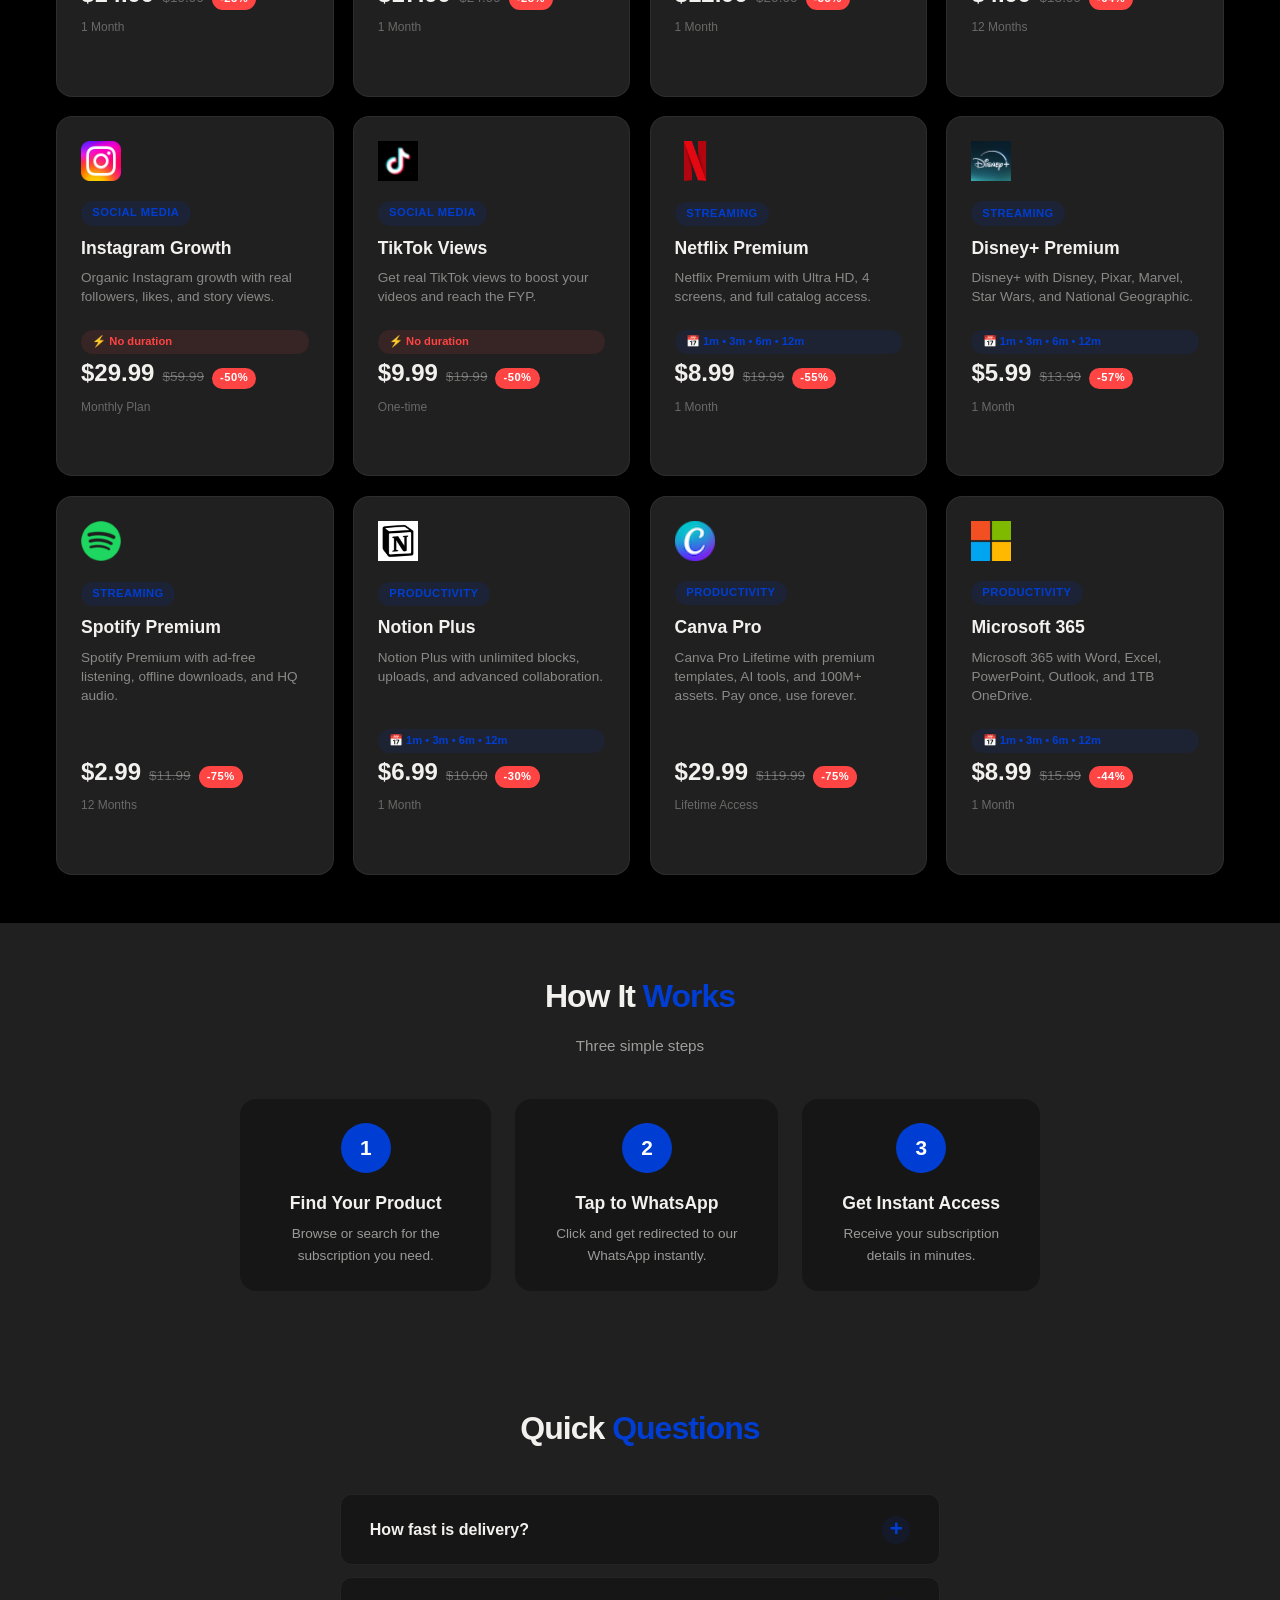
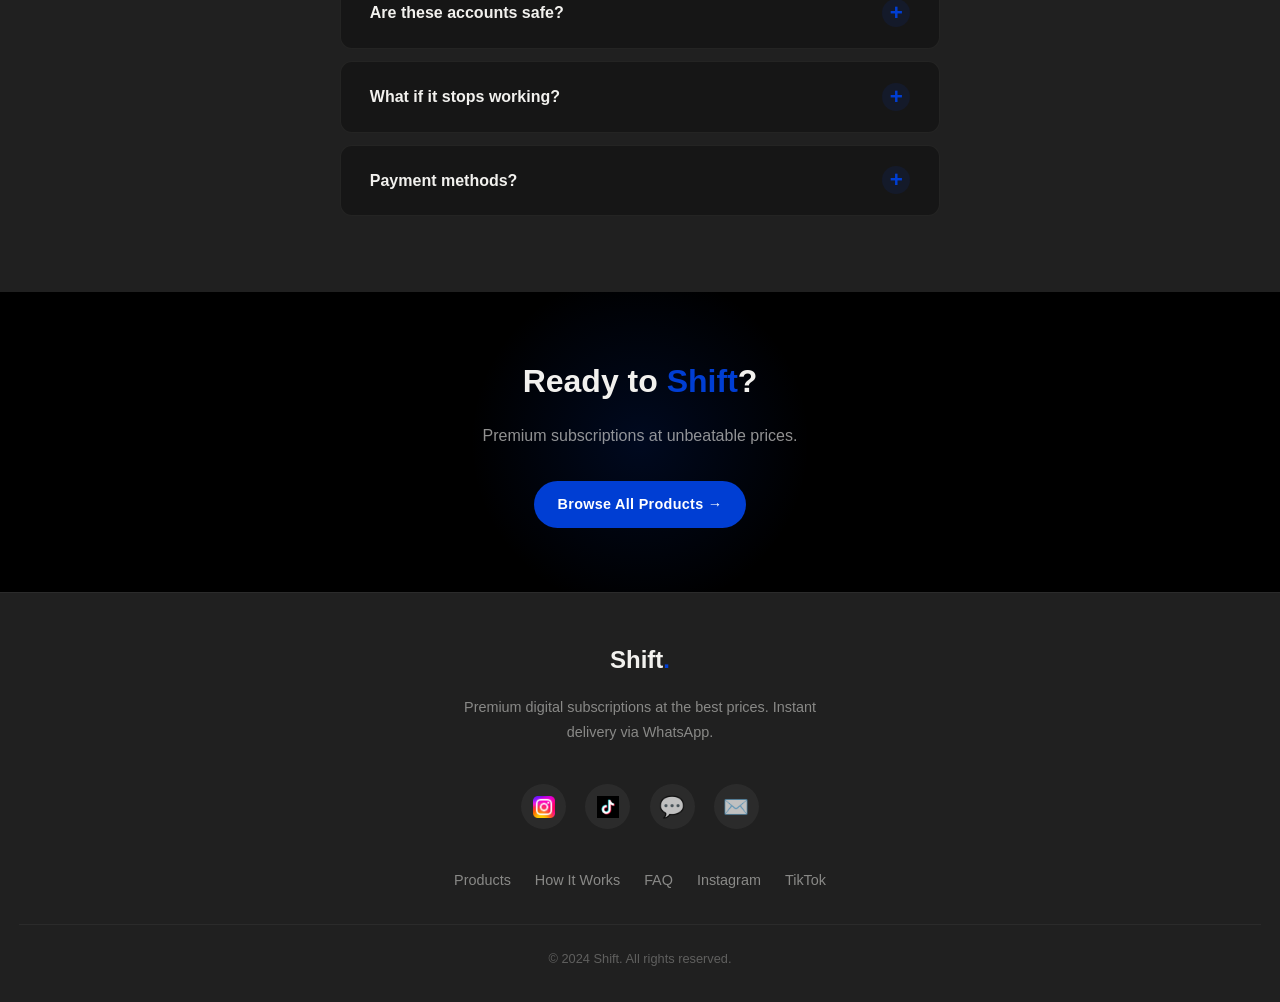
==== commit 6796ca97: "msg" ====
--- a/index.html
+++ b/index.html
@@ -5,6 +5,11 @@
     <meta name="viewport" content="width=device-width, initial-scale=1.0, maximum-scale=1.0, user-scalable=no">
     <meta name="theme-color" content="#000000">
     <title>Shift - Premium Digital Subscriptions</title>
+    <!-- Favicon -->
+<link rel="icon" type="image/png" sizes="32x32" href="images/favicon_io/favicon-32x32.png">
+<link rel="icon" type="image/png" sizes="16x16" href="images/favicon_io/favicon-16x16.png">
+<link rel="apple-touch-icon" sizes="180x180" href="images/favicon_io/apple-touch-icon.png">
+<link rel="shortcut icon" href="images/favicon_io/favicon.ico">
     <link rel="stylesheet" href="styles.css">
     <style>
         .hero {
--- a/styles.css
+++ b/styles.css
@@ -1076,4 +1076,43 @@
     .faq-item.active .faq-answer {
         padding: 0 1.8rem 1.3rem 1.8rem;
     }
+}
+/* ===== UNAVAILABLE PRODUCT ===== */
+.product-card.unavailable {
+    opacity: 0.5;
+    cursor: not-allowed;
+    pointer-events: none;
+    position: relative;
+}
+
+.product-card.unavailable::after {
+    content: 'Currently Unavailable';
+    position: absolute;
+    top: 50%;
+    left: 50%;
+    transform: translate(-50%, -50%) rotate(-15deg);
+    background: var(--red);
+    color: var(--white);
+    padding: 0.5rem 1.5rem;
+    border-radius: 8px;
+    font-size: 0.9rem;
+    font-weight: 700;
+    letter-spacing: 1px;
+    text-transform: uppercase;
+    z-index: 2;
+    white-space: nowrap;
+}
+
+.unavailable-badge {
+    display: inline-block;
+    background: rgba(255, 68, 68, 0.15);
+    color: var(--red);
+    padding: 0.2rem 0.7rem;
+    border-radius: 50px;
+    font-size: 0.7rem;
+    font-weight: 700;
+    letter-spacing: 0.5px;
+    text-transform: uppercase;
+    margin-top: 0.5rem;
+    border: 1px solid rgba(255, 68, 68, 0.3);
 }
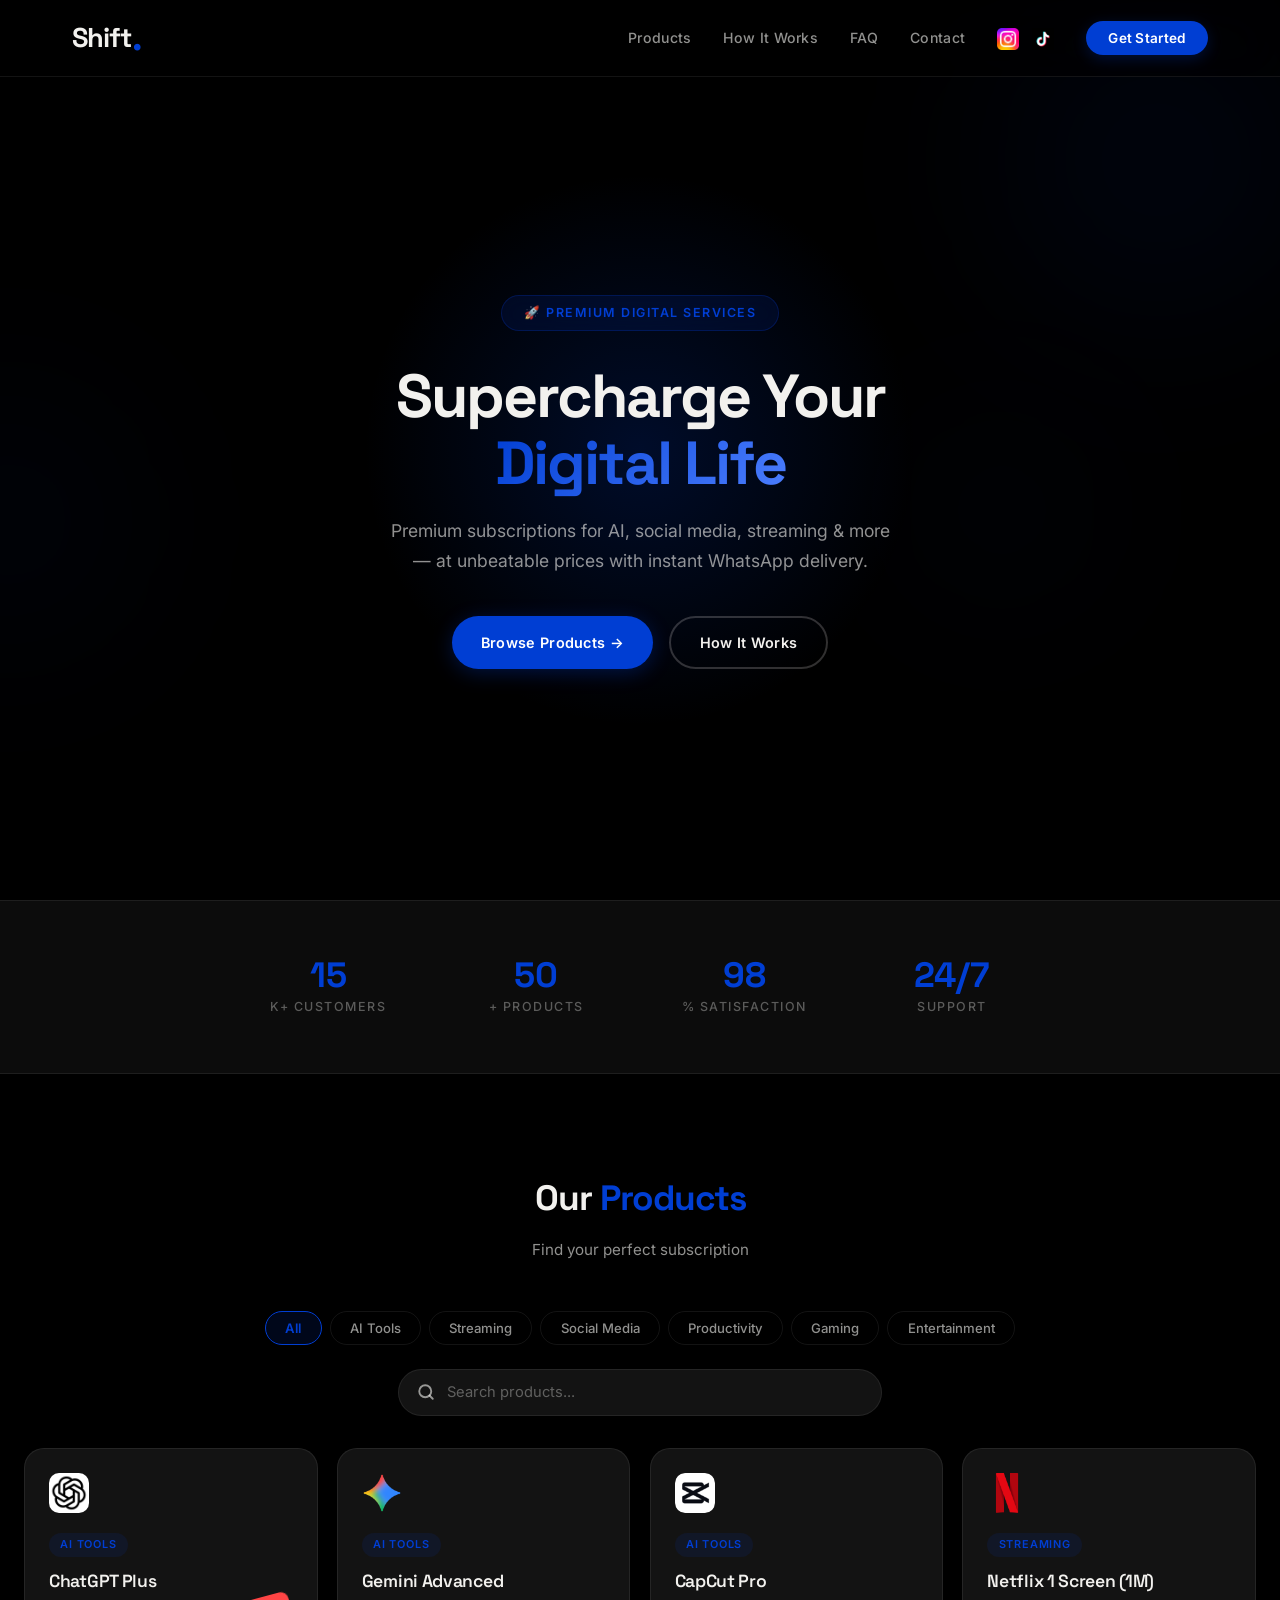
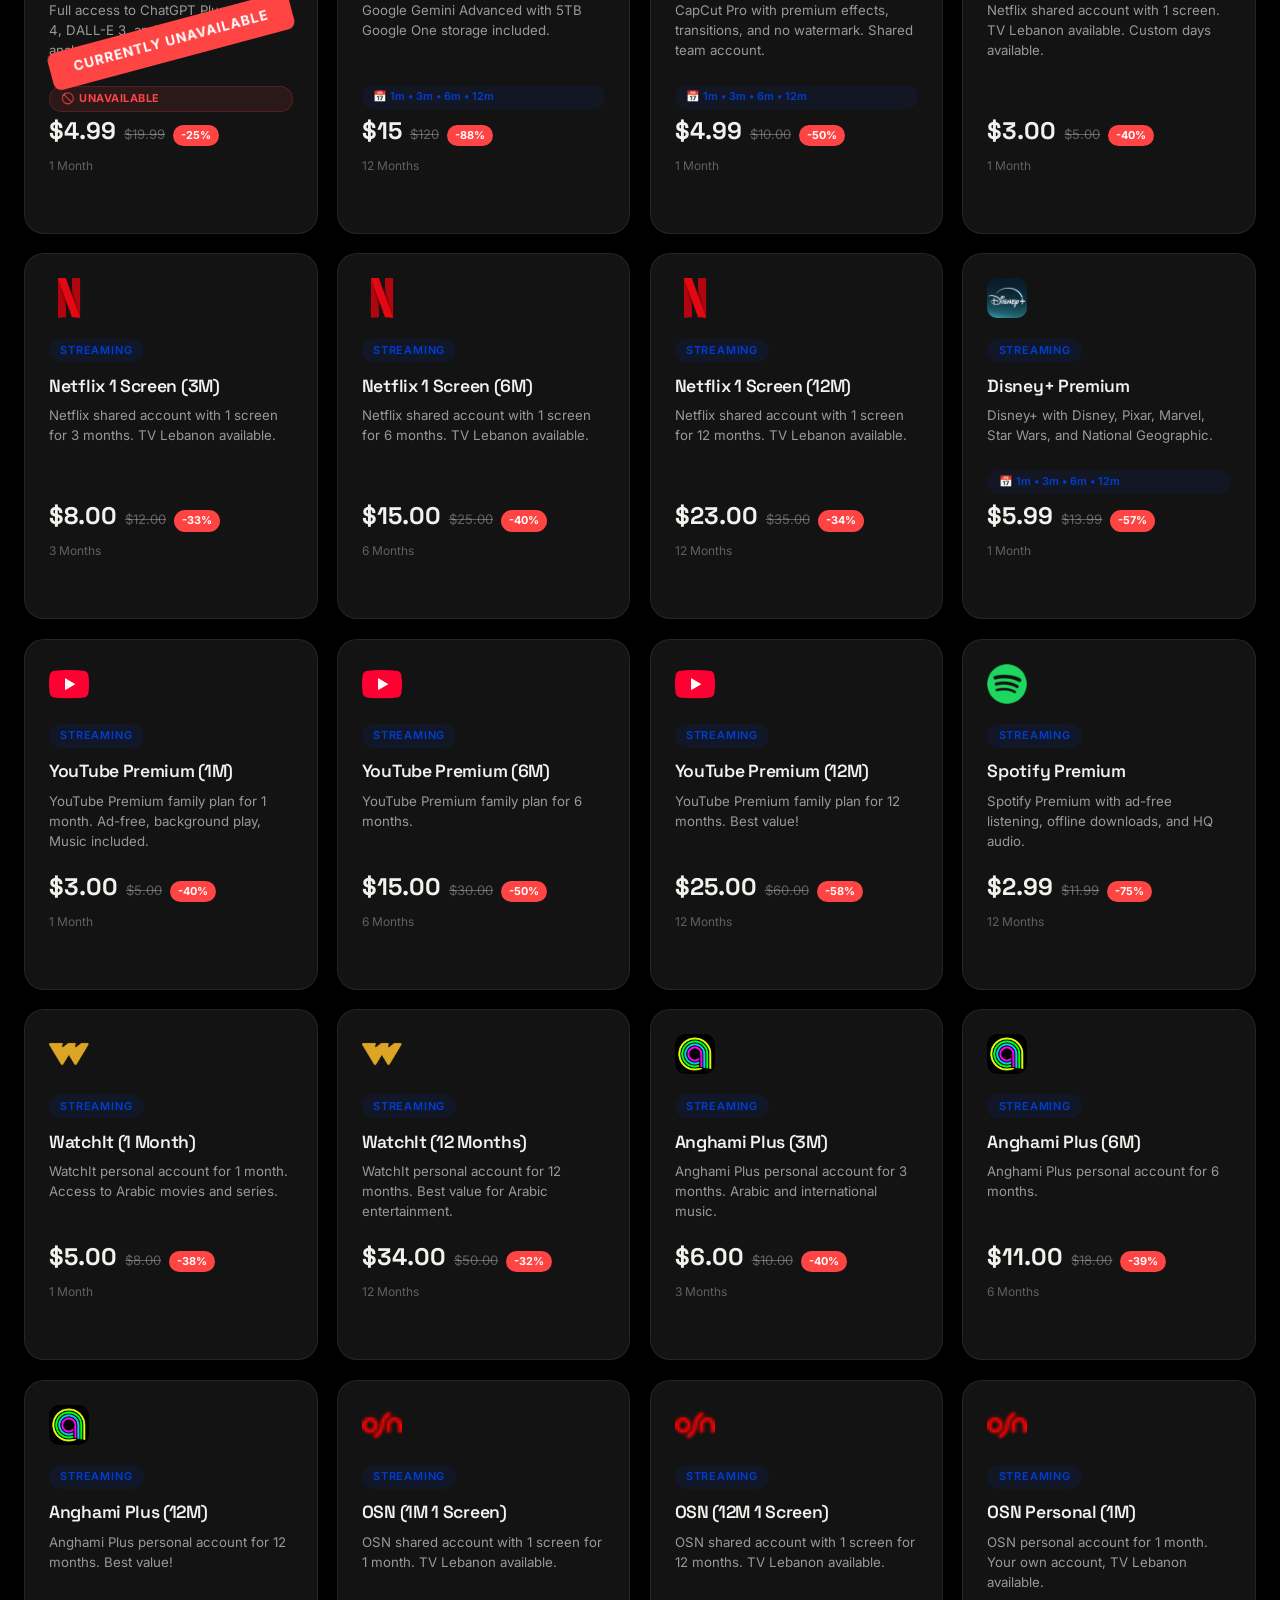
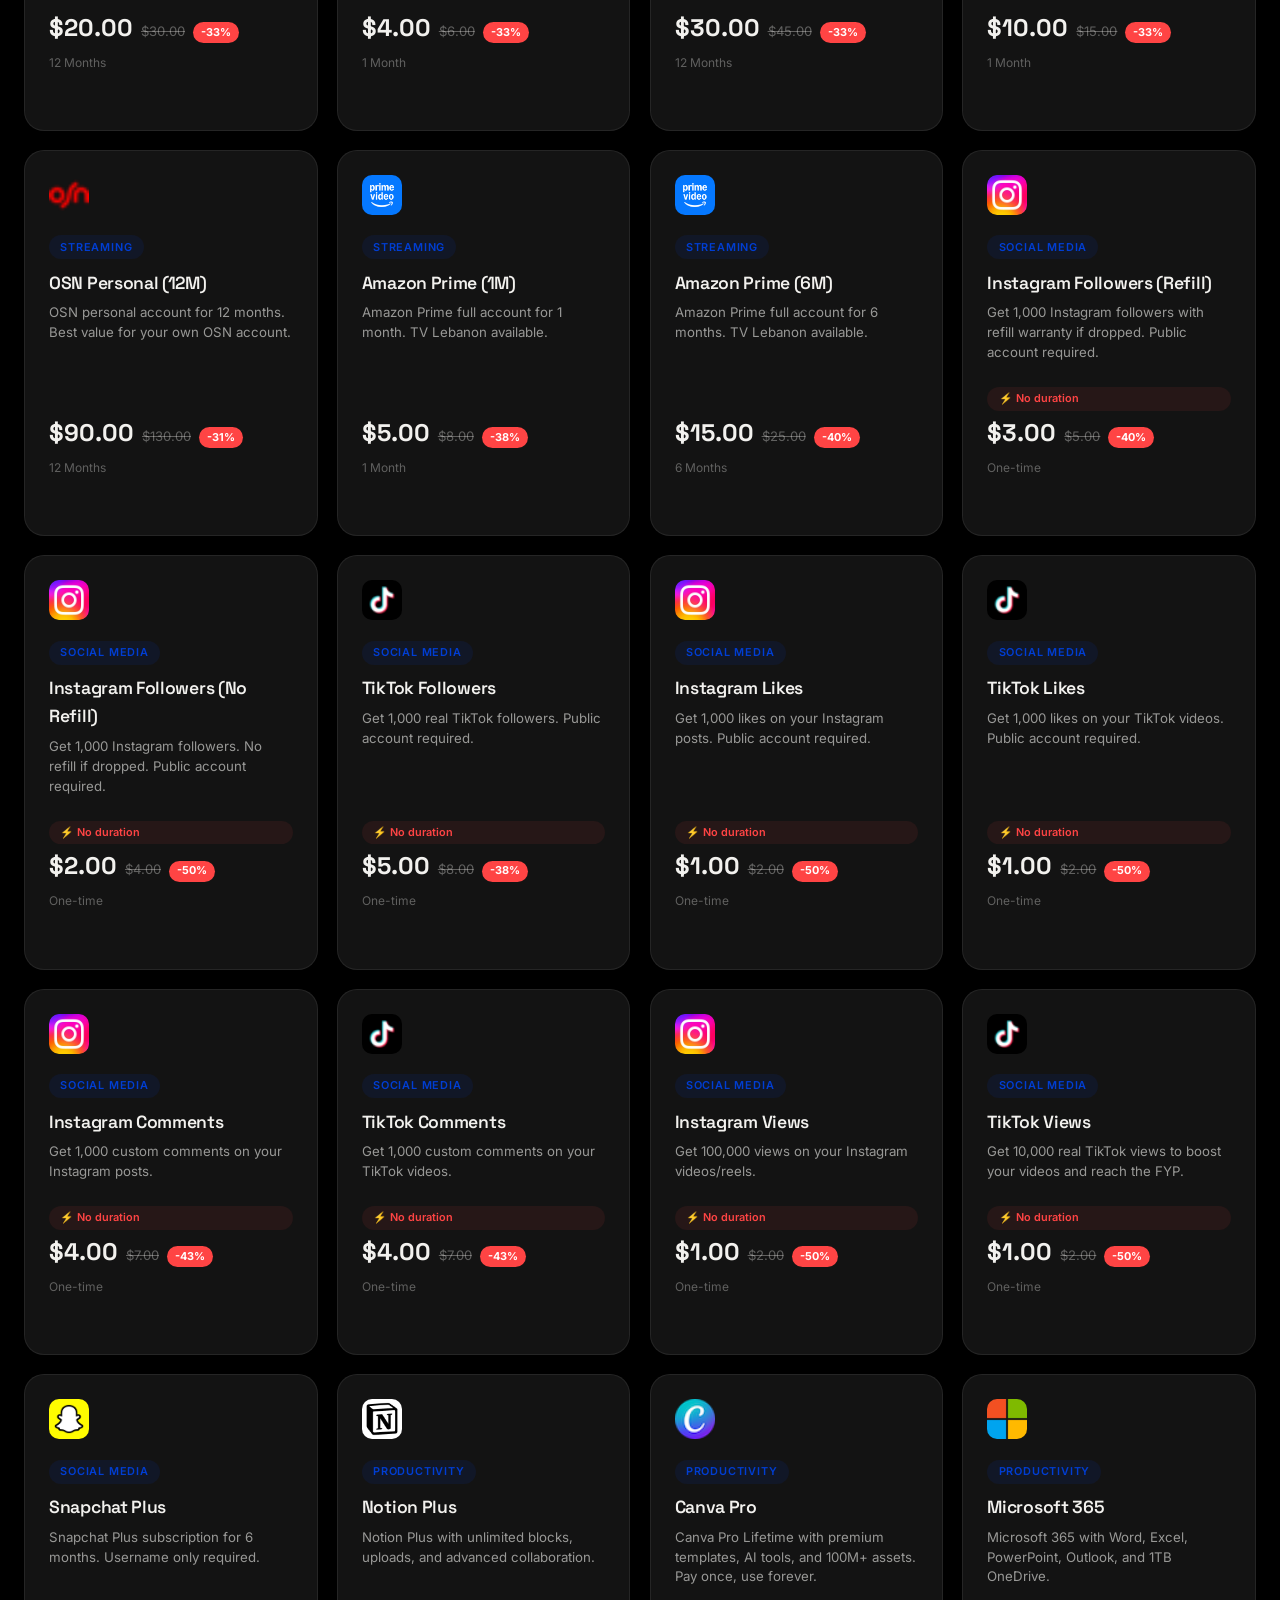
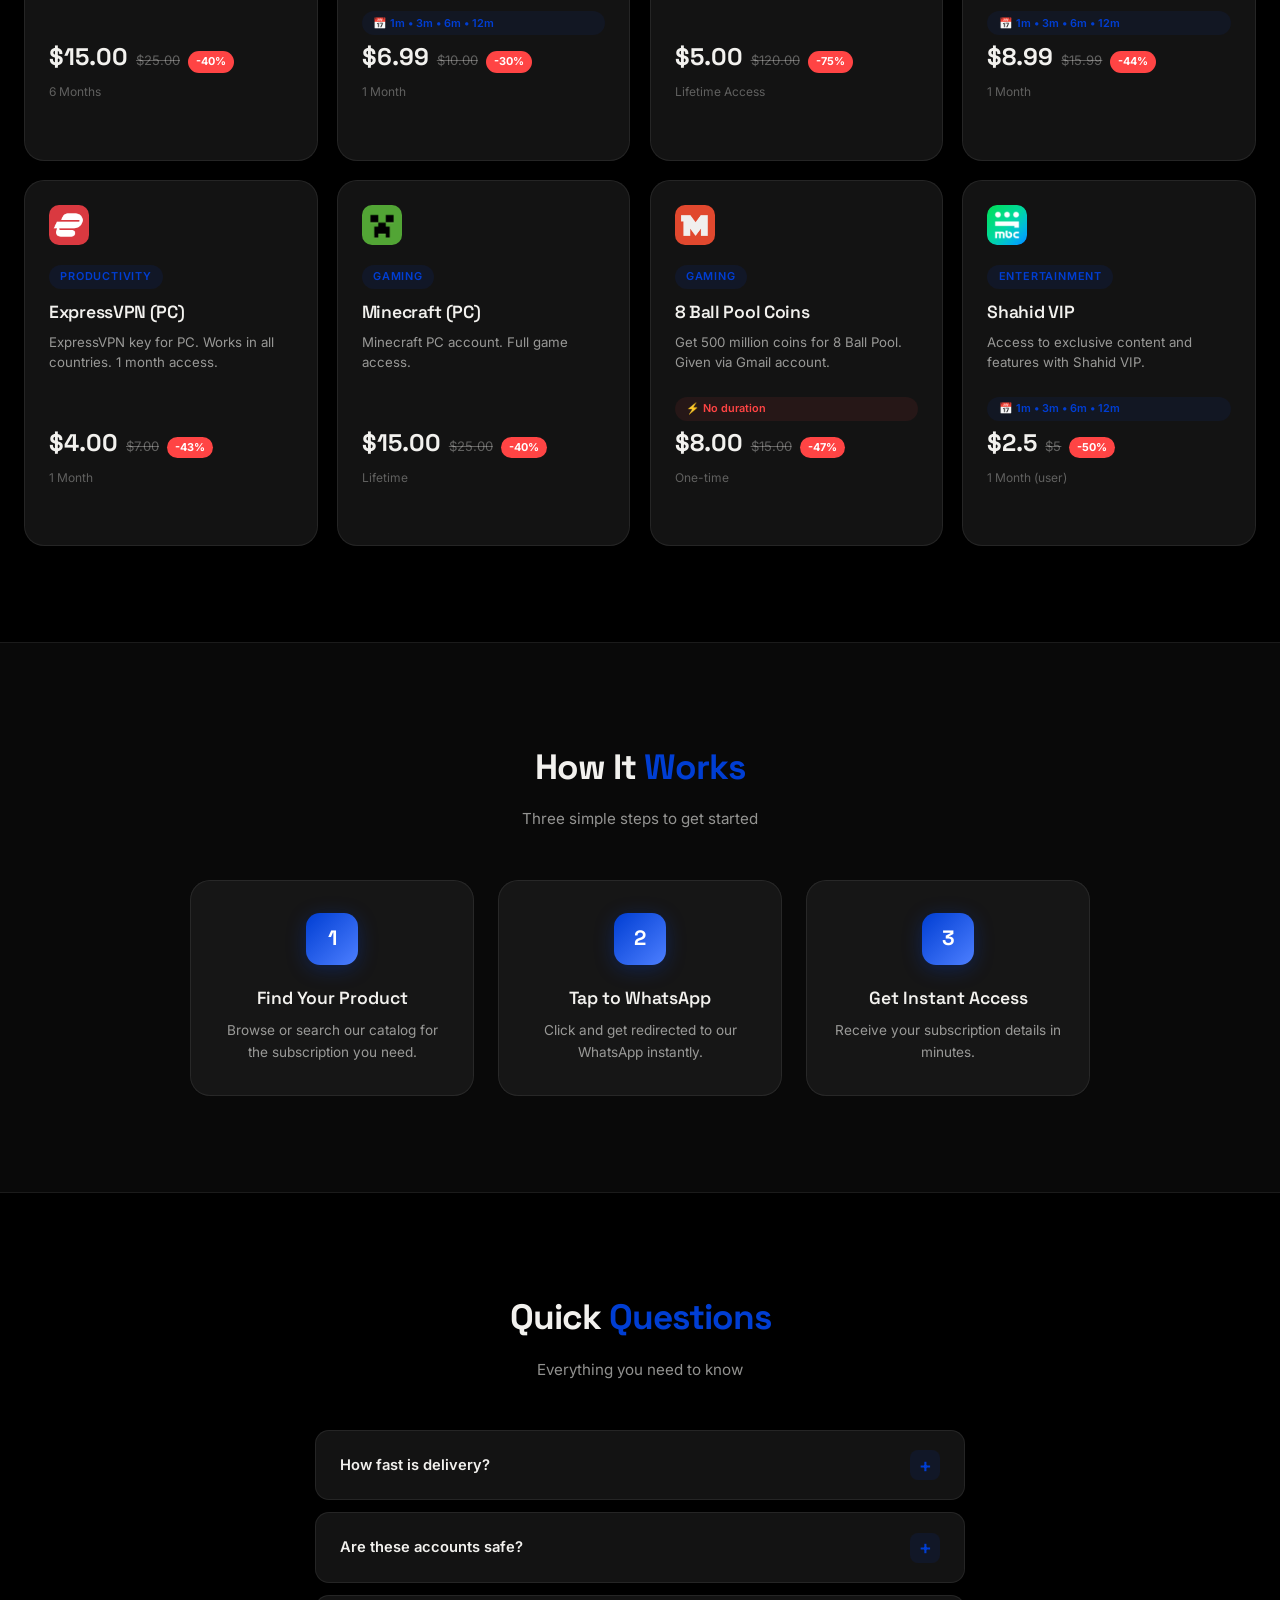
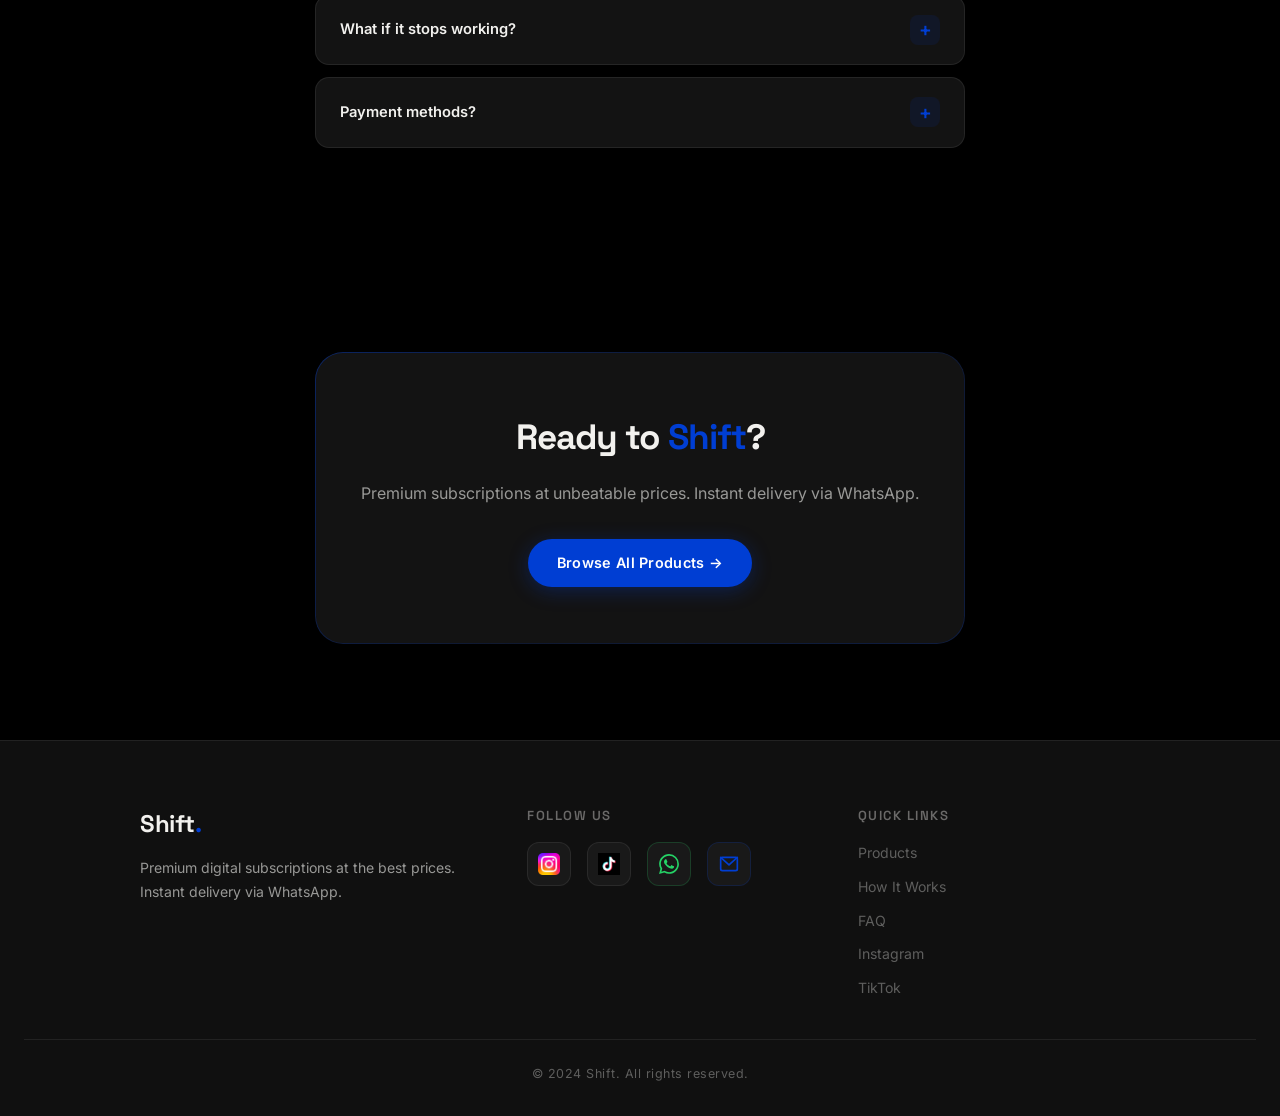
==== commit 8fc67dc7: "v2" ====
--- a/index.html
+++ b/index.html
@@ -4,317 +4,23 @@
     <meta charset="UTF-8">
     <meta name="viewport" content="width=device-width, initial-scale=1.0, maximum-scale=1.0, user-scalable=no">
     <meta name="theme-color" content="#000000">
-    <title>Shift - Premium Digital Subscriptions</title>
+    <meta name="description" content="Shift — Premium digital subscriptions for AI tools, streaming, social media & productivity apps. Best prices, instant delivery via WhatsApp.">
+    <title>Shift — Premium Digital Subscriptions</title>
     <!-- Favicon -->
-<link rel="icon" type="image/png" sizes="32x32" href="images/favicon_io/favicon-32x32.png">
-<link rel="icon" type="image/png" sizes="16x16" href="images/favicon_io/favicon-16x16.png">
-<link rel="apple-touch-icon" sizes="180x180" href="images/favicon_io/apple-touch-icon.png">
-<link rel="shortcut icon" href="images/favicon_io/favicon.ico">
+    <link rel="icon" type="image/png" sizes="32x32" href="images/favicon_io/favicon-32x32.png">
+    <link rel="icon" type="image/png" sizes="16x16" href="images/favicon_io/favicon-16x16.png">
+    <link rel="apple-touch-icon" sizes="180x180" href="images/favicon_io/apple-touch-icon.png">
+    <link rel="shortcut icon" href="images/favicon_io/favicon.ico">
     <link rel="stylesheet" href="styles.css">
-    <style>
-        .hero {
-            min-height: 90vh;
-            display: flex;
-            align-items: center;
-            justify-content: center;
-            padding: 7rem 1rem 3rem;
-            position: relative;
-            overflow: hidden;
-        }
-        .hero::before {
-            content: '';
-            position: absolute;
-            top: -40%;
-            right: -30%;
-            width: 500px;
-            height: 500px;
-            background: radial-gradient(circle, rgba(0, 62, 211, 0.12), transparent 70%);
-            border-radius: 50%;
-            animation: float 8s ease-in-out infinite;
-        }
-        .hero::after {
-            content: '';
-            position: absolute;
-            bottom: -20%;
-            left: -20%;
-            width: 400px;
-            height: 400px;
-            background: radial-gradient(circle, rgba(0, 62, 211, 0.08), transparent 70%);
-            border-radius: 50%;
-            animation: float 10s ease-in-out infinite reverse;
-        }
-        @keyframes float {
-            0%, 100% { transform: translateY(0) scale(1); }
-            50% { transform: translateY(-25px) scale(1.05); }
-        }
-        .hero-content {
-            max-width: 700px;
-            width: 100%;
-            text-align: center;
-            position: relative;
-            z-index: 1;
-        }
-        .hero-badge {
-            display: inline-block;
-            background: rgba(0, 62, 211, 0.2);
-            border: 1px solid rgba(0, 62, 211, 0.4);
-            color: var(--blue);
-            padding: 0.4rem 1.2rem;
-            border-radius: 50px;
-            font-size: 0.8rem;
-            font-weight: 600;
-            letter-spacing: 1px;
-            text-transform: uppercase;
-            margin-bottom: 1.5rem;
-            animation: fadeInUp 0.6s ease-out;
-        }
-        .hero h1 {
-            font-size: 2.5rem;
-            font-weight: 900;
-            line-height: 1.15;
-            margin-bottom: 1rem;
-            letter-spacing: -1px;
-            animation: fadeInUp 0.6s ease-out 0.1s both;
-        }
-        .hero h1 span { color: var(--blue); }
-        .hero-subtitle {
-            font-size: 1rem;
-            color: rgba(242, 241, 238, 0.7);
-            max-width: 500px;
-            margin: 0 auto 2rem;
-            animation: fadeInUp 0.6s ease-out 0.2s both;
-            padding: 0 0.5rem;
-        }
-        .hero-buttons {
-            display: flex;
-            gap: 1rem;
-            justify-content: center;
-            flex-wrap: wrap;
-            animation: fadeInUp 0.6s ease-out 0.3s both;
-        }
-        .stats {
-            padding: 3rem 1rem;
-            background: var(--dark-grey);
-            border-top: 1px solid rgba(242, 241, 238, 0.05);
-            border-bottom: 1px solid rgba(242, 241, 238, 0.05);
-        }
-        .stats-container {
-            max-width: 600px;
-            margin: 0 auto;
-            display: grid;
-            grid-template-columns: repeat(2, 1fr);
-            gap: 1.5rem;
-            text-align: center;
-        }
-        .stat-item h3 {
-            font-size: 2rem;
-            font-weight: 900;
-            color: var(--blue);
-            line-height: 1;
-        }
-        .stat-item p {
-            color: rgba(242, 241, 238, 0.6);
-            margin-top: 0.4rem;
-            font-size: 0.8rem;
-            letter-spacing: 0.5px;
-            text-transform: uppercase;
-        }
-        .products-section {
-            padding: 3rem 1rem;
-            max-width: 1200px;
-            margin: 0 auto;
-        }
-        .products-grid {
-            display: grid;
-            grid-template-columns: 1fr;
-            gap: 1rem;
-        }
-        .product-card {
-            background: var(--dark-grey);
-            border-radius: 16px;
-            padding: 1.5rem;
-            border: 1px solid rgba(242, 241, 238, 0.06);
-            transition: var(--transition);
-            cursor: pointer;
-            text-decoration: none;
-            color: inherit;
-            display: flex;
-            flex-direction: column;
-            position: relative;
-            overflow: hidden;
-            -webkit-tap-highlight-color: transparent;
-            animation: fadeInUp 0.5s ease-out both;
-        }
-        .product-card:active {
-            transform: scale(0.98);
-            border-color: rgba(0, 62, 211, 0.3);
-        }
-        .product-card::before {
-            content: '';
-            position: absolute;
-            top: 0;
-            left: 0;
-            width: 100%;
-            height: 3px;
-            background: var(--blue);
-            transform: scaleX(0);
-            transform-origin: left;
-            transition: transform 0.3s ease;
-        }
-        .product-card:active::before { transform: scaleX(1); }
-        .product-icon { margin-bottom: 0.8rem; }
-        .product-category-tag {
-            display: inline-block;
-            background: rgba(0, 62, 211, 0.12);
-            color: var(--blue);
-            padding: 0.2rem 0.7rem;
-            border-radius: 50px;
-            font-size: 0.7rem;
-            font-weight: 600;
-            letter-spacing: 0.5px;
-            text-transform: uppercase;
-            margin-bottom: 0.5rem;
-            width: fit-content;
-        }
-        .product-card h3 {
-            font-size: 1.1rem;
-            font-weight: 700;
-            margin-bottom: 0.4rem;
-        }
-        .product-card .description {
-            color: rgba(242, 241, 238, 0.5);
-            font-size: 0.85rem;
-            margin-bottom: 1rem;
-            flex-grow: 1;
-            line-height: 1.4;
-        }
-        .product-card .price-container {
-            display: flex;
-            align-items: baseline;
-            gap: 0.5rem;
-            margin-bottom: 0.15rem;
-            flex-wrap: wrap;
-        }
-        .product-card .current-price { font-size: 1.5rem; font-weight: 900; }
-        .product-card .old-price {
-            font-size: 0.85rem;
-            color: rgba(242, 241, 238, 0.35);
-            text-decoration: line-through;
-            font-weight: 500;
-        }
-        .product-card .discount-badge {
-            background: var(--red);
-            color: var(--white);
-            padding: 0.12rem 0.5rem;
-            border-radius: 50px;
-            font-size: 0.7rem;
-            font-weight: 700;
-        }
-        .product-card .price-period {
-            color: rgba(242, 241, 238, 0.35);
-            font-size: 0.75rem;
-            margin-top: 0.15rem;
-        }
-        .product-card .hover-cta {
-            display: inline-flex;
-            align-items: center;
-            gap: 0.3rem;
-            color: var(--blue);
-            font-weight: 600;
-            font-size: 0.85rem;
-            margin-top: 0.8rem;
-        }
-        .how-it-works {
-            padding: 3rem 1rem;
-            background: var(--dark-grey);
-        }
-        .steps {
-            max-width: 600px;
-            margin: 0 auto;
-            display: flex;
-            flex-direction: column;
-            gap: 1.5rem;
-        }
-        .step {
-            text-align: center;
-            padding: 1.5rem;
-            background: rgba(0, 0, 0, 0.3);
-            border-radius: 16px;
-        }
-        .step-number {
-            width: 50px;
-            height: 50px;
-            background: var(--blue);
-            border-radius: 50%;
-            display: flex;
-            align-items: center;
-            justify-content: center;
-            font-size: 1.3rem;
-            font-weight: 900;
-            margin: 0 auto 1rem;
-            color: var(--white);
-        }
-        .step h3 { font-size: 1.1rem; margin-bottom: 0.4rem; }
-        .step p { color: rgba(242, 241, 238, 0.6); font-size: 0.85rem; }
-        .cta-section {
-            padding: 4rem 1rem;
-            text-align: center;
-            position: relative;
-            overflow: hidden;
-        }
-        .cta-section::before {
-            content: '';
-            position: absolute;
-            top: 50%;
-            left: 50%;
-            transform: translate(-50%, -50%);
-            width: 400px;
-            height: 400px;
-            background: radial-gradient(circle, rgba(0, 62, 211, 0.15), transparent 60%);
-            border-radius: 50%;
-        }
-        .cta-section h2 {
-            font-size: 2rem;
-            font-weight: 900;
-            margin-bottom: 1rem;
-            position: relative;
-            z-index: 1;
-        }
-        .cta-section p {
-            color: rgba(242, 241, 238, 0.6);
-            font-size: 1rem;
-            margin-bottom: 2rem;
-            position: relative;
-            z-index: 1;
-        }
-        @media (min-width: 768px) {
-            .hero { min-height: 100vh; }
-            .hero h1 { font-size: 3.5rem; }
-            .hero-subtitle { font-size: 1.1rem; }
-            .products-grid { grid-template-columns: repeat(2, 1fr); gap: 1.2rem; }
-            .stats-container { grid-template-columns: repeat(4, 1fr); }
-            .steps { flex-direction: row; max-width: 800px; }
-            .product-card:hover {
-                transform: translateY(-5px);
-                border-color: rgba(0, 62, 211, 0.3);
-                box-shadow: 0 20px 50px rgba(0, 0, 0, 0.4);
-            }
-            .product-card:hover::before { transform: scaleX(1); }
-            .product-card .hover-cta {
-                opacity: 0;
-                transform: translateY(10px);
-                transition: var(--transition);
-            }
-            .product-card:hover .hover-cta {
-                opacity: 1;
-                transform: translateY(0);
-            }
-        }
-        @media (min-width: 1024px) { .products-grid { grid-template-columns: repeat(3, 1fr); } }
-        @media (min-width: 1200px) { .products-grid { grid-template-columns: repeat(4, 1fr); } }
-    </style>
 </head>
 <body>
+
+    <!-- Background Orbs -->
+    <div class="bg-orbs" aria-hidden="true">
+        <div class="bg-orb bg-orb--1"></div>
+        <div class="bg-orb bg-orb--2"></div>
+        <div class="bg-orb bg-orb--3"></div>
+    </div>
 
     <!-- ===== NAVBAR ===== -->
     <nav class="navbar" id="navbar">
@@ -345,10 +51,11 @@
 
     <!-- ===== HERO ===== -->
     <section class="hero">
+        <div class="hero-glow"></div>
         <div class="hero-content">
             <div class="hero-badge">🚀 Premium Digital Services</div>
-            <h1>Supercharge Your <span>Digital Life</span></h1>
-            <p class="hero-subtitle">Premium subscriptions for AI, social media, streaming & more. Best prices, instant delivery.</p>
+            <h1>Supercharge Your<br><span class="gradient-text">Digital Life</span></h1>
+            <p class="hero-subtitle">Premium subscriptions for AI, social media, streaming & more — at unbeatable prices with instant WhatsApp delivery.</p>
             <div class="hero-buttons">
                 <a href="#products" class="btn btn-primary">Browse Products →</a>
                 <a href="#how-it-works" class="btn btn-outline">How It Works</a>
@@ -359,22 +66,43 @@
     <!-- ===== STATS ===== -->
     <section class="stats">
         <div class="stats-container">
-            <div class="stat-item"><h3>15K+</h3><p>Customers</p></div>
-            <div class="stat-item"><h3>50+</h3><p>Products</p></div>
-            <div class="stat-item"><h3>98%</h3><p>Satisfaction</p></div>
-            <div class="stat-item"><h3>24/7</h3><p>Support</p></div>
-        </div>
-    </section>
-
-    <!-- ===== PRODUCTS WITH SEARCH ===== -->
+            <div class="stat-item reveal">
+                <h3 data-count="15">0</h3>
+                <p>K+ Customers</p>
+            </div>
+            <div class="stat-item reveal reveal-delay-1">
+                <h3 data-count="50">0</h3>
+                <p>+ Products</p>
+            </div>
+            <div class="stat-item reveal reveal-delay-2">
+                <h3 data-count="98">0</h3>
+                <p>% Satisfaction</p>
+            </div>
+            <div class="stat-item reveal reveal-delay-3">
+                <h3>24/7</h3>
+                <p>Support</p>
+            </div>
+        </div>
+    </section>
+
+    <!-- ===== PRODUCTS ===== -->
     <section class="products-section" id="products">
-        <div class="section-header">
+        <div class="section-header reveal">
             <h2>Our <span>Products</span></h2>
-            <p>Search and find your perfect subscription</p>
-        </div>
-        <div class="search-section">
+            <p>Find your perfect subscription</p>
+        </div>
+        <div class="category-filters reveal" id="categoryFilters">
+            <button class="category-pill active" data-category="all">All</button>
+            <button class="category-pill" data-category="AI Tools">AI Tools</button>
+            <button class="category-pill" data-category="Streaming">Streaming</button>
+            <button class="category-pill" data-category="Social Media">Social Media</button>
+            <button class="category-pill" data-category="Productivity">Productivity</button>
+            <button class="category-pill" data-category="Gaming">Gaming</button>
+            <button class="category-pill" data-category="Entertainment">Entertainment</button>
+        </div>
+        <div class="search-section reveal">
             <div class="search-container">
-                <span class="search-icon">🔍</span>
+                <span class="search-icon"><svg width="18" height="18" viewBox="0 0 24 24" fill="none" stroke="currentColor" stroke-width="2.5" stroke-linecap="round" stroke-linejoin="round"><circle cx="11" cy="11" r="8"/><line x1="21" y1="21" x2="16.65" y2="16.65"/></svg></span>
                 <input type="text" class="search-input" id="searchInput" placeholder="Search products..." autocomplete="off">
                 <button class="search-clear" id="searchClear" onclick="clearSearch()">✕</button>
             </div>
@@ -384,42 +112,82 @@
 
     <!-- ===== HOW IT WORKS ===== -->
     <section class="how-it-works" id="how-it-works">
-        <div class="section-header"><h2>How It <span>Works</span></h2><p>Three simple steps</p></div>
+        <div class="section-header reveal">
+            <h2>How It <span>Works</span></h2>
+            <p>Three simple steps to get started</p>
+        </div>
         <div class="steps">
-            <div class="step"><div class="step-number">1</div><h3>Find Your Product</h3><p>Browse or search for the subscription you need.</p></div>
-            <div class="step"><div class="step-number">2</div><h3>Tap to WhatsApp</h3><p>Click and get redirected to our WhatsApp instantly.</p></div>
-            <div class="step"><div class="step-number">3</div><h3>Get Instant Access</h3><p>Receive your subscription details in minutes.</p></div>
+            <div class="step reveal">
+                <div class="step-number">1</div>
+                <h3>Find Your Product</h3>
+                <p>Browse or search our catalog for the subscription you need.</p>
+            </div>
+            <div class="step reveal reveal-delay-1">
+                <div class="step-number">2</div>
+                <h3>Tap to WhatsApp</h3>
+                <p>Click and get redirected to our WhatsApp instantly.</p>
+            </div>
+            <div class="step reveal reveal-delay-2">
+                <div class="step-number">3</div>
+                <h3>Get Instant Access</h3>
+                <p>Receive your subscription details in minutes.</p>
+            </div>
         </div>
     </section>
 
     <!-- ===== FAQ ===== -->
     <section class="faq" id="faq">
-        <div class="section-header"><h2>Quick <span>Questions</span></h2></div>
+        <div class="section-header reveal">
+            <h2>Quick <span>Questions</span></h2>
+            <p>Everything you need to know</p>
+        </div>
         <div class="faq-container">
-            <div class="faq-item" onclick="toggleFAQ(this)">
-                <div class="faq-question"><span>How fast is delivery?</span><span class="icon">+</span></div>
-                <div class="faq-answer"><p>Most subscriptions are delivered within 5-15 minutes after payment confirmation on WhatsApp.</p></div>
-            </div>
-            <div class="faq-item" onclick="toggleFAQ(this)">
-                <div class="faq-question"><span>Are these accounts safe?</span><span class="icon">+</span></div>
-                <div class="faq-answer"><p>Yes! We provide legitimate subscriptions. Private accounts are exclusively yours, shared accounts have limited users.</p></div>
-            </div>
-            <div class="faq-item" onclick="toggleFAQ(this)">
-                <div class="faq-question"><span>What if it stops working?</span><span class="icon">+</span></div>
-                <div class="faq-answer"><p>We offer full warranty. Message us on WhatsApp and we'll replace it immediately at no cost.</p></div>
-            </div>
-            <div class="faq-item" onclick="toggleFAQ(this)">
-                <div class="faq-question"><span>Payment methods?</span><span class="icon">+</span></div>
-                <div class="faq-answer"><p>Wish money, omt pay, crypto (BTC, ETH, USDT), bank transfer, and local payment methods.</p></div>
+            <div class="faq-item reveal" onclick="toggleFAQ(this)">
+                <div class="faq-question">
+                    <span>How fast is delivery?</span>
+                    <span class="icon">+</span>
+                </div>
+                <div class="faq-answer">
+                    <p>Most subscriptions are delivered within 5–15 minutes after payment confirmation on WhatsApp.</p>
+                </div>
+            </div>
+            <div class="faq-item reveal reveal-delay-1" onclick="toggleFAQ(this)">
+                <div class="faq-question">
+                    <span>Are these accounts safe?</span>
+                    <span class="icon">+</span>
+                </div>
+                <div class="faq-answer">
+                    <p>Yes! We provide legitimate subscriptions. Private accounts are exclusively yours, shared accounts have limited users.</p>
+                </div>
+            </div>
+            <div class="faq-item reveal reveal-delay-2" onclick="toggleFAQ(this)">
+                <div class="faq-question">
+                    <span>What if it stops working?</span>
+                    <span class="icon">+</span>
+                </div>
+                <div class="faq-answer">
+                    <p>We offer full warranty. Message us on WhatsApp and we'll replace it immediately at no cost.</p>
+                </div>
+            </div>
+            <div class="faq-item reveal reveal-delay-3" onclick="toggleFAQ(this)">
+                <div class="faq-question">
+                    <span>Payment methods?</span>
+                    <span class="icon">+</span>
+                </div>
+                <div class="faq-answer">
+                    <p>Wish money, OMT pay, crypto (BTC, ETH, USDT), bank transfer, and local payment methods.</p>
+                </div>
             </div>
         </div>
     </section>
 
     <!-- ===== CTA ===== -->
     <section class="cta-section" id="contact">
-        <h2>Ready to <span style="color: var(--blue);">Shift</span>?</h2>
-        <p>Premium subscriptions at unbeatable prices.</p>
-        <a href="#products" class="btn btn-primary" style="position: relative; z-index: 1;">Browse All Products →</a>
+        <div class="cta-glass reveal">
+            <h2>Ready to <span style="color: var(--blue);">Shift</span>?</h2>
+            <p>Premium subscriptions at unbeatable prices. Instant delivery via WhatsApp.</p>
+            <a href="#products" class="btn btn-primary">Browse All Products →</a>
+        </div>
     </section>
 
     <!-- ===== FOOTER ===== -->
@@ -429,25 +197,37 @@
                 <div class="footer-logo">Shift<span style="color: var(--blue);">.</span></div>
                 <p>Premium digital subscriptions at the best prices. Instant delivery via WhatsApp.</p>
             </div>
-            <div class="footer-social">
-                <a href="https://instagram.com/0shiftagency" target="_blank" title="Instagram">
-                    <img src="images/instagram_logo.png" alt="Instagram" class="social-icon-img">
-                </a>
-                <a href="https://tiktok.com/@0shiftagency" target="_blank" title="TikTok">
-                    <img src="images/tiktok_logo.png" alt="TikTok" class="social-icon-img">
-                </a>
-                <a href="#" onclick="openWhatsApp('General Inquiry', '0', ''); return false;" title="WhatsApp">💬</a>
-                <a href="mailto:hello@shiftdigital.com" title="Email">✉️</a>
-            </div>
-            <div class="footer-links">
-                <a href="#products">Products</a>
-                <a href="#how-it-works">How It Works</a>
-                <a href="#faq">FAQ</a>
-                <a href="https://instagram.com/0shiftagency" target="_blank">Instagram</a>
-                <a href="https://tiktok.com/@0shiftagency" target="_blank">TikTok</a>
-            </div>
-        </div>
-        <div class="footer-bottom"><p>&copy; 2024 Shift. All rights reserved.</p></div>
+            <div>
+                <div class="footer-logo" style="font-size:0.82rem;letter-spacing:1.5px;text-transform:uppercase;font-weight:600;color:rgba(242,241,238,0.4);margin-bottom:1rem;">Follow Us</div>
+                <div class="footer-social">
+                    <a href="https://instagram.com/0shiftagency" target="_blank" title="Instagram">
+                        <img src="images/instagram_logo.png" alt="Instagram" class="social-icon-img">
+                    </a>
+                    <a href="https://tiktok.com/@0shiftagency" target="_blank" title="TikTok">
+                        <img src="images/tiktok_logo.png" alt="TikTok" class="social-icon-img">
+                    </a>
+                    <a href="#" class="social-whatsapp" onclick="openWhatsApp('General Inquiry', '0', ''); return false;" title="WhatsApp">
+                        <svg width="20" height="20" viewBox="0 0 24 24" fill="currentColor"><path d="M17.472 14.382c-.297-.149-1.758-.867-2.03-.967-.273-.099-.471-.148-.67.15-.197.297-.767.966-.94 1.164-.173.199-.347.223-.644.075-.297-.15-1.255-.463-2.39-1.475-.883-.788-1.48-1.761-1.653-2.059-.173-.297-.018-.458.13-.606.134-.133.298-.347.446-.52.149-.174.198-.298.298-.497.099-.198.05-.371-.025-.52-.075-.149-.669-1.612-.916-2.207-.242-.579-.487-.5-.669-.51-.173-.008-.371-.01-.57-.01-.198 0-.52.074-.792.372-.272.297-1.04 1.016-1.04 2.479 0 1.462 1.065 2.875 1.213 3.074.149.198 2.096 3.2 5.077 4.487.709.306 1.262.489 1.694.625.712.227 1.36.195 1.871.118.571-.085 1.758-.719 2.006-1.413.248-.694.248-1.289.173-1.413-.074-.124-.272-.198-.57-.347m-5.421 7.403h-.004a9.87 9.87 0 01-5.031-1.378l-.361-.214-3.741.982.998-3.648-.235-.374a9.86 9.86 0 01-1.51-5.26c.001-5.45 4.436-9.884 9.888-9.884 2.64 0 5.122 1.03 6.988 2.898a9.825 9.825 0 012.893 6.994c-.003 5.45-4.437 9.884-9.885 9.884m8.413-18.297A11.815 11.815 0 0012.05 0C5.495 0 .16 5.335.157 11.892c0 2.096.547 4.142 1.588 5.945L.057 24l6.305-1.654a11.882 11.882 0 005.683 1.448h.005c6.554 0 11.89-5.335 11.893-11.893a11.821 11.821 0 00-3.48-8.413z"/></svg>
+                    </a>
+                    <a href="mailto:hello@shiftdigital.com" class="social-email" title="Email">
+                        <svg width="20" height="20" viewBox="0 0 24 24" fill="none" stroke="currentColor" stroke-width="2" stroke-linecap="round" stroke-linejoin="round"><rect x="2" y="4" width="20" height="16" rx="2"/><path d="M22 4L12 13 2 4"/></svg>
+                    </a>
+                </div>
+            </div>
+            <div>
+                <div class="footer-logo" style="font-size:0.82rem;letter-spacing:1.5px;text-transform:uppercase;font-weight:600;color:rgba(242,241,238,0.4);margin-bottom:1rem;">Quick Links</div>
+                <div class="footer-links">
+                    <a href="#products">Products</a>
+                    <a href="#how-it-works">How It Works</a>
+                    <a href="#faq">FAQ</a>
+                    <a href="https://instagram.com/0shiftagency" target="_blank">Instagram</a>
+                    <a href="https://tiktok.com/@0shiftagency" target="_blank">TikTok</a>
+                </div>
+            </div>
+        </div>
+        <div class="footer-bottom">
+            <p>&copy; 2024 Shift. All rights reserved.</p>
+        </div>
     </footer>
 
     <!-- ===== WHATSAPP MODAL ===== -->
--- a/styles.css
+++ b/styles.css
@@ -1,3 +1,10 @@
+/* =============================================
+   SHIFT — Glassmorphic Dark Premium Theme
+   ============================================= */
+
+@import url('https://fonts.googleapis.com/css2?family=Inter:wght@300;400;500;600;700;800;900&family=Space+Grotesk:wght@400;500;600;700&display=swap');
+
+/* ===== DESIGN TOKENS ===== */
 :root {
     --black: #000000;
     --dark-grey: #202020;
@@ -7,9 +14,22 @@
     --red: #ff4444;
     --green: #25D366;
     --transition: all 0.3s cubic-bezier(0.4, 0, 0.2, 1);
-}
-
-* {
+
+    /* Extended palette */
+    --blue-glow: rgba(0, 62, 211, 0.15);
+    --blue-subtle: rgba(0, 62, 211, 0.08);
+    --glass-bg: rgba(32, 32, 32, 0.6);
+    --glass-border: rgba(242, 241, 238, 0.08);
+    --glass-border-hover: rgba(242, 241, 238, 0.15);
+    --text-primary: var(--light-yellow);
+    --text-secondary: rgba(242, 241, 238, 0.6);
+    --text-muted: rgba(242, 241, 238, 0.35);
+    --card-radius: 20px;
+    --section-gap: 6rem;
+}
+
+/* ===== RESET & BASE ===== */
+*, *::before, *::after {
     margin: 0;
     padding: 0;
     box-sizing: border-box;
@@ -17,35 +37,119 @@
 
 html {
     scroll-behavior: smooth;
+    scroll-padding-top: 80px;
 }
 
 body {
     font-family: 'Inter', -apple-system, BlinkMacSystemFont, 'Segoe UI', Roboto, sans-serif;
     background-color: var(--black);
-    color: var(--light-yellow);
+    color: var(--text-primary);
     line-height: 1.6;
     overflow-x: hidden;
     -webkit-font-smoothing: antialiased;
-}
-
-/* ===== NAVBAR - Mobile First ===== */
+    -moz-osx-font-smoothing: grayscale;
+}
+
+/* ===== ANIMATED BACKGROUND ORBS ===== */
+.bg-orbs {
+    position: fixed;
+    top: 0;
+    left: 0;
+    width: 100%;
+    height: 100%;
+    pointer-events: none;
+    z-index: 0;
+    overflow: hidden;
+}
+
+.bg-orb {
+    position: absolute;
+    border-radius: 50%;
+    filter: blur(80px);
+    opacity: 0.5;
+}
+
+.bg-orb--1 {
+    width: 500px;
+    height: 500px;
+    background: radial-gradient(circle, rgba(0, 62, 211, 0.18), transparent 70%);
+    top: -10%;
+    right: -10%;
+    animation: orbFloat1 20s ease-in-out infinite;
+}
+
+.bg-orb--2 {
+    width: 400px;
+    height: 400px;
+    background: radial-gradient(circle, rgba(0, 62, 211, 0.12), transparent 70%);
+    bottom: 20%;
+    left: -15%;
+    animation: orbFloat2 25s ease-in-out infinite;
+}
+
+.bg-orb--3 {
+    width: 300px;
+    height: 300px;
+    background: radial-gradient(circle, rgba(0, 62, 211, 0.1), transparent 70%);
+    top: 40%;
+    right: 10%;
+    animation: orbFloat3 18s ease-in-out infinite;
+}
+
+@keyframes orbFloat1 {
+    0%, 100% { transform: translate(0, 0) scale(1); }
+    33% { transform: translate(-60px, 40px) scale(1.1); }
+    66% { transform: translate(30px, -50px) scale(0.95); }
+}
+
+@keyframes orbFloat2 {
+    0%, 100% { transform: translate(0, 0) scale(1); }
+    33% { transform: translate(50px, -30px) scale(1.05); }
+    66% { transform: translate(-40px, 60px) scale(0.9); }
+}
+
+@keyframes orbFloat3 {
+    0%, 100% { transform: translate(0, 0) scale(1); }
+    50% { transform: translate(-50px, -40px) scale(1.15); }
+}
+
+/* ===== SCROLL REVEAL ===== */
+.reveal {
+    opacity: 0;
+    transform: translateY(30px);
+    transition: opacity 0.7s cubic-bezier(0.16, 1, 0.3, 1),
+                transform 0.7s cubic-bezier(0.16, 1, 0.3, 1);
+}
+
+.reveal.revealed {
+    opacity: 1;
+    transform: translateY(0);
+}
+
+.reveal-delay-1 { transition-delay: 0.1s; }
+.reveal-delay-2 { transition-delay: 0.2s; }
+.reveal-delay-3 { transition-delay: 0.3s; }
+.reveal-delay-4 { transition-delay: 0.4s; }
+
+/* ===== NAVBAR ===== */
 .navbar {
     position: fixed;
     top: 0;
     left: 0;
     width: 100%;
     z-index: 1000;
-    background: rgba(0, 0, 0, 0.9);
-    backdrop-filter: blur(20px);
-    -webkit-backdrop-filter: blur(20px);
-    border-bottom: 1px solid rgba(242, 241, 238, 0.08);
+    background: rgba(0, 0, 0, 0.5);
+    backdrop-filter: blur(24px);
+    -webkit-backdrop-filter: blur(24px);
+    border-bottom: 1px solid var(--glass-border);
     transition: var(--transition);
     padding: 0;
 }
 
 .navbar.scrolled {
-    background: rgba(0, 0, 0, 0.95);
-    box-shadow: 0 4px 30px rgba(0, 0, 0, 0.5);
+    background: rgba(0, 0, 0, 0.85);
+    box-shadow: 0 8px 32px rgba(0, 0, 0, 0.5);
+    border-bottom-color: rgba(0, 62, 211, 0.1);
 }
 
 .nav-container {
@@ -54,39 +158,44 @@
     display: flex;
     justify-content: space-between;
     align-items: center;
-    padding: 1rem 1.2rem;
-    flex-wrap: wrap;
+    padding: 0.9rem 1.5rem;
 }
 
 .logo {
-    font-size: 1.6rem;
-    font-weight: 800;
-    letter-spacing: -0.5px;
-    color: var(--light-yellow);
+    font-family: 'Space Grotesk', sans-serif;
+    font-size: 1.7rem;
+    font-weight: 700;
+    letter-spacing: -1px;
+    color: var(--text-primary);
     text-decoration: none;
     display: flex;
     align-items: center;
-    gap: 0.2rem;
+    gap: 1px;
+    transition: var(--transition);
+}
+
+.logo:hover {
+    opacity: 0.85;
 }
 
 .logo-dot {
     color: var(--blue);
-    font-size: 2rem;
+    font-size: 2.2rem;
     line-height: 1;
 }
 
 .nav-links {
     display: flex;
     list-style: none;
-    gap: 1.5rem;
+    gap: 2rem;
     align-items: center;
 }
 
 .nav-links a {
-    color: var(--light-yellow);
+    color: var(--text-secondary);
     text-decoration: none;
     font-weight: 500;
-    font-size: 0.9rem;
+    font-size: 0.88rem;
     transition: var(--transition);
     position: relative;
     letter-spacing: 0.3px;
@@ -96,36 +205,38 @@
     content: '';
     position: absolute;
     bottom: -4px;
-    left: 0;
+    left: 50%;
     width: 0;
     height: 2px;
     background: var(--blue);
     transition: var(--transition);
-}
-
-.nav-links a:hover,
-.nav-links a.active {
-    color: var(--blue);
-}
-
-.nav-links a:hover::after,
-.nav-links a.active::after {
+    transform: translateX(-50%);
+    border-radius: 1px;
+}
+
+.nav-links a:hover {
+    color: var(--text-primary);
+}
+
+.nav-links a:hover::after {
     width: 100%;
 }
 
 .nav-cta {
-    background: var(--blue);
-    padding: 0.5rem 1.2rem !important;
-    border-radius: 50px;
+    background: var(--blue) !important;
+    padding: 0.55rem 1.4rem !important;
+    border-radius: 50px !important;
     font-weight: 600 !important;
     color: var(--white) !important;
     font-size: 0.85rem !important;
+    box-shadow: 0 4px 15px rgba(0, 62, 211, 0.25);
+    transition: var(--transition) !important;
 }
 
 .nav-cta:hover {
-    background: #0030a8;
-    transform: translateY(-2px);
-    box-shadow: 0 8px 25px rgba(0, 62, 211, 0.4);
+    background: #0030a8 !important;
+    transform: translateY(-2px) !important;
+    box-shadow: 0 8px 25px rgba(0, 62, 211, 0.4) !important;
     color: var(--white) !important;
 }
 
@@ -141,7 +252,7 @@
 }
 
 .nav-social a {
-    color: rgba(242, 241, 238, 0.6);
+    color: var(--text-muted);
     font-size: 1.2rem;
     transition: var(--transition);
     text-decoration: none;
@@ -152,7 +263,7 @@
     transform: translateY(-2px);
 }
 
-/* Mobile Menu */
+/* Hamburger */
 .hamburger {
     display: none;
     flex-direction: column;
@@ -165,7 +276,7 @@
 .hamburger span {
     width: 26px;
     height: 2.5px;
-    background: var(--light-yellow);
+    background: var(--text-primary);
     transition: var(--transition);
     border-radius: 2px;
     display: block;
@@ -177,6 +288,7 @@
 
 .hamburger.active span:nth-child(2) {
     opacity: 0;
+    transform: scaleX(0);
 }
 
 .hamburger.active span:nth-child(3) {
@@ -185,7 +297,7 @@
 
 /* ===== BUTTONS ===== */
 .btn {
-    padding: 0.75rem 1.5rem;
+    padding: 0.8rem 1.8rem;
     border-radius: 50px;
     font-weight: 600;
     font-size: 0.9rem;
@@ -197,39 +309,58 @@
     align-items: center;
     gap: 0.5rem;
     letter-spacing: 0.3px;
-    font-family: inherit;
+    font-family: 'Inter', sans-serif;
     -webkit-tap-highlight-color: transparent;
+    position: relative;
+    overflow: hidden;
+}
+
+.btn::before {
+    content: '';
+    position: absolute;
+    top: 0;
+    left: -100%;
+    width: 100%;
+    height: 100%;
+    background: linear-gradient(90deg, transparent, rgba(255,255,255,0.1), transparent);
+    transition: left 0.5s ease;
+}
+
+.btn:hover::before {
+    left: 100%;
 }
 
 .btn-primary {
     background: var(--blue);
     color: var(--white);
+    box-shadow: 0 4px 20px rgba(0, 62, 211, 0.3);
 }
 
 .btn-primary:hover,
 .btn-primary:active {
     background: #0030a8;
-    transform: translateY(-2px);
-    box-shadow: 0 10px 30px rgba(0, 62, 211, 0.4);
+    transform: translateY(-3px);
+    box-shadow: 0 12px 35px rgba(0, 62, 211, 0.45);
 }
 
 .btn-outline {
     background: transparent;
-    color: var(--light-yellow);
-    border: 2px solid var(--light-yellow);
+    color: var(--text-primary);
+    border: 2px solid rgba(242, 241, 238, 0.2);
 }
 
 .btn-outline:hover,
 .btn-outline:active {
-    background: var(--light-yellow);
+    background: var(--text-primary);
     color: var(--black);
-    transform: translateY(-2px);
+    border-color: var(--text-primary);
+    transform: translateY(-3px);
 }
 
 .btn-whatsapp {
     background: var(--green);
     color: #fff;
-    padding: 0.9rem 1.8rem;
+    padding: 0.9rem 2rem;
     border-radius: 50px;
     font-weight: 600;
     font-size: 1rem;
@@ -240,78 +371,231 @@
     transition: var(--transition);
     border: none;
     cursor: pointer;
-    font-family: inherit;
+    font-family: 'Inter', sans-serif;
+    box-shadow: 0 4px 20px rgba(37, 211, 102, 0.25);
 }
 
 .btn-whatsapp:hover,
 .btn-whatsapp:active {
     background: #1ea952;
-    transform: translateY(-2px);
-    box-shadow: 0 12px 35px rgba(37, 211, 102, 0.3);
-}
-
-.btn-back {
+    transform: translateY(-3px);
+    box-shadow: 0 12px 35px rgba(37, 211, 102, 0.35);
+}
+
+/* ===== HERO SECTION ===== */
+.hero {
+    min-height: 100vh;
+    display: flex;
+    align-items: center;
+    justify-content: center;
+    padding: 8rem 1.5rem 4rem;
+    position: relative;
+    overflow: hidden;
+}
+
+.hero-glow {
+    position: absolute;
+    width: 600px;
+    height: 600px;
+    background: radial-gradient(circle, rgba(0, 62, 211, 0.2), transparent 65%);
+    border-radius: 50%;
+    top: 50%;
+    left: 50%;
+    transform: translate(-50%, -50%);
+    pointer-events: none;
+    animation: heroPulse 6s ease-in-out infinite;
+}
+
+@keyframes heroPulse {
+    0%, 100% { opacity: 0.6; transform: translate(-50%, -50%) scale(1); }
+    50% { opacity: 1; transform: translate(-50%, -50%) scale(1.1); }
+}
+
+.hero-content {
+    max-width: 750px;
+    width: 100%;
+    text-align: center;
+    position: relative;
+    z-index: 1;
+}
+
+.hero-badge {
+    display: inline-flex;
+    align-items: center;
+    gap: 0.5rem;
+    background: rgba(0, 62, 211, 0.12);
+    border: 1px solid rgba(0, 62, 211, 0.25);
+    color: var(--blue);
+    padding: 0.45rem 1.4rem;
+    border-radius: 50px;
+    font-size: 0.78rem;
+    font-weight: 600;
+    letter-spacing: 1.5px;
+    text-transform: uppercase;
+    margin-bottom: 2rem;
+    animation: fadeInDown 0.8s ease-out;
+    backdrop-filter: blur(10px);
+}
+
+.hero h1 {
+    font-family: 'Space Grotesk', sans-serif;
+    font-size: 3.5rem;
+    font-weight: 700;
+    line-height: 1.1;
+    margin-bottom: 1.2rem;
+    letter-spacing: -2px;
+    animation: fadeInUp 0.8s ease-out 0.15s both;
+}
+
+.hero h1 .gradient-text {
+    background: linear-gradient(135deg, var(--blue), #4d7fff, var(--blue));
+    background-size: 200% 200%;
+    -webkit-background-clip: text;
+    -webkit-text-fill-color: transparent;
+    background-clip: text;
+    animation: gradientShift 4s ease infinite;
+}
+
+@keyframes gradientShift {
+    0%, 100% { background-position: 0% 50%; }
+    50% { background-position: 100% 50%; }
+}
+
+.hero-subtitle {
+    font-size: 1.1rem;
+    color: var(--text-secondary);
+    max-width: 520px;
+    margin: 0 auto 2.5rem;
+    animation: fadeInUp 0.8s ease-out 0.3s both;
+    line-height: 1.7;
+}
+
+.hero-buttons {
+    display: flex;
+    gap: 1rem;
+    justify-content: center;
+    flex-wrap: wrap;
+    animation: fadeInUp 0.8s ease-out 0.45s both;
+}
+
+/* ===== STATS SECTION ===== */
+.stats {
+    padding: 3.5rem 1.5rem;
+    position: relative;
+    z-index: 1;
+    border-top: 1px solid var(--glass-border);
+    border-bottom: 1px solid var(--glass-border);
+    background: rgba(32, 32, 32, 0.4);
+    backdrop-filter: blur(10px);
+}
+
+.stats-container {
+    max-width: 800px;
+    margin: 0 auto;
+    display: grid;
+    grid-template-columns: repeat(4, 1fr);
+    gap: 2rem;
+    text-align: center;
+}
+
+.stat-item {
+    position: relative;
+}
+
+.stat-item h3 {
+    font-family: 'Space Grotesk', sans-serif;
+    font-size: 2.2rem;
+    font-weight: 700;
+    color: var(--blue);
+    line-height: 1;
+    margin-bottom: 0.3rem;
+}
+
+.stat-item p {
+    color: var(--text-muted);
+    font-size: 0.78rem;
+    letter-spacing: 1.5px;
+    text-transform: uppercase;
+    font-weight: 500;
+}
+
+/* ===== PRODUCTS SECTION ===== */
+.products-section {
+    padding: var(--section-gap) 1.5rem;
+    max-width: 1280px;
+    margin: 0 auto;
+    position: relative;
+    z-index: 1;
+}
+
+/* Section Headers */
+.section-header {
+    text-align: center;
+    margin-bottom: 3rem;
+}
+
+.section-header h2 {
+    font-family: 'Space Grotesk', sans-serif;
+    font-size: 2.2rem;
+    font-weight: 700;
+    letter-spacing: -1px;
+    margin-bottom: 0.75rem;
+}
+
+.section-header h2 span {
+    color: var(--blue);
+}
+
+.section-header p {
+    color: var(--text-secondary);
+    font-size: 0.95rem;
+    max-width: 450px;
+    margin: 0 auto;
+}
+
+/* Category Filter Pills */
+.category-filters {
+    display: flex;
+    justify-content: center;
+    gap: 0.5rem;
+    flex-wrap: wrap;
+    margin-bottom: 1.5rem;
+    padding: 0 0.5rem;
+}
+
+.category-pill {
+    padding: 0.5rem 1.2rem;
+    border-radius: 50px;
+    border: 1.5px solid var(--glass-border);
     background: transparent;
-    color: var(--light-yellow);
-    border: 1px solid rgba(242, 241, 238, 0.2);
-    padding: 0.7rem 1.5rem;
-    border-radius: 50px;
+    color: var(--text-secondary);
+    cursor: pointer;
+    font-size: 0.82rem;
     font-weight: 500;
-    font-size: 0.9rem;
-    cursor: pointer;
-    transition: var(--transition);
-    display: inline-flex;
-    align-items: center;
-    gap: 0.5rem;
-    text-decoration: none;
-    font-family: inherit;
-}
-
-.btn-back:hover {
-    background: rgba(242, 241, 238, 0.05);
+    transition: var(--transition);
+    font-family: 'Inter', sans-serif;
+    -webkit-tap-highlight-color: transparent;
+    white-space: nowrap;
+}
+
+.category-pill:hover {
+    border-color: var(--glass-border-hover);
+    color: var(--text-primary);
+    background: rgba(242, 241, 238, 0.03);
+}
+
+.category-pill.active {
     border-color: var(--blue);
+    background: rgba(0, 62, 211, 0.12);
     color: var(--blue);
-}
-
-.btn-buy {
-    width: 100%;
-    padding: 0.9rem;
-    background: var(--blue);
-    color: var(--white);
-    border: none;
-    border-radius: 50px;
     font-weight: 600;
-    font-size: 0.95rem;
-    cursor: pointer;
-    transition: var(--transition);
-    letter-spacing: 0.3px;
-    font-family: inherit;
-    -webkit-tap-highlight-color: transparent;
-}
-
-.btn-buy:hover,
-.btn-buy:active {
-    background: #0030a8;
-    box-shadow: 0 10px 30px rgba(0, 62, 211, 0.4);
-    transform: translateY(-2px);
-}
-
-.btn-buy.popular {
-    background: var(--light-yellow);
-    color: var(--black);
-}
-
-.btn-buy.popular:hover,
-.btn-buy.popular:active {
-    background: #e8e6d8;
-    box-shadow: 0 10px 30px rgba(242, 241, 238, 0.3);
-}
-
-/* ===== SEARCH BAR ===== */
+}
+
+/* Search */
 .search-section {
-    padding: 1rem 1.2rem;
-    max-width: 600px;
-    margin: 0 auto;
+    max-width: 500px;
+    margin: 0 auto 2rem;
+    padding: 0 0.5rem;
 }
 
 .search-container {
@@ -321,24 +605,26 @@
 
 .search-input {
     width: 100%;
-    padding: 0.9rem 1.2rem 0.9rem 3rem;
+    padding: 0.85rem 1.2rem 0.85rem 3rem;
     border-radius: 50px;
-    border: 2px solid rgba(242, 241, 238, 0.15);
-    background: var(--dark-grey);
-    color: var(--light-yellow);
-    font-size: 1rem;
-    font-family: inherit;
+    border: 1.5px solid var(--glass-border);
+    background: var(--glass-bg);
+    backdrop-filter: blur(10px);
+    color: var(--text-primary);
+    font-size: 0.92rem;
+    font-family: 'Inter', sans-serif;
     transition: var(--transition);
     outline: none;
 }
 
 .search-input:focus {
     border-color: var(--blue);
-    box-shadow: 0 0 0 4px rgba(0, 62, 211, 0.1);
+    box-shadow: 0 0 15px rgba(0, 62, 211, 0.4), 0 0 0 4px rgba(0, 62, 211, 0.15);
+    background: rgba(32, 32, 32, 0.8);
 }
 
 .search-input::placeholder {
-    color: rgba(242, 241, 238, 0.4);
+    color: var(--text-muted);
 }
 
 .search-icon {
@@ -346,9 +632,20 @@
     left: 1.2rem;
     top: 50%;
     transform: translateY(-50%);
-    color: rgba(242, 241, 238, 0.4);
-    font-size: 1.1rem;
+    color: rgba(242, 241, 238, 0.6);
     pointer-events: none;
+    display: flex;
+    align-items: center;
+    justify-content: center;
+    line-height: 1;
+    z-index: 5;
+    transition: var(--transition);
+}
+
+/* Light up icon when parent input is focused */
+.search-container:focus-within .search-icon {
+    color: var(--blue);
+    filter: drop-shadow(0 0 4px rgba(0, 62, 211, 0.6));
 }
 
 .search-clear {
@@ -358,9 +655,9 @@
     transform: translateY(-50%);
     background: none;
     border: none;
-    color: rgba(242, 241, 238, 0.4);
+    color: var(--text-muted);
     cursor: pointer;
-    font-size: 1.2rem;
+    font-size: 1.1rem;
     padding: 5px;
     display: none;
     transition: var(--transition);
@@ -371,13 +668,187 @@
 }
 
 .search-clear:hover {
-    color: var(--light-yellow);
+    color: var(--text-primary);
+}
+
+/* Products Grid */
+.products-grid {
+    display: grid;
+    grid-template-columns: 1fr;
+    gap: 1rem;
+}
+
+/* Product Card — Glass Style */
+.product-card {
+    background: var(--glass-bg);
+    backdrop-filter: blur(12px);
+    border-radius: var(--card-radius);
+    padding: 1.5rem;
+    border: 1px solid var(--glass-border);
+    transition: transform 0.35s cubic-bezier(0.16, 1, 0.3, 1),
+                border-color 0.3s ease,
+                box-shadow 0.35s ease;
+    cursor: pointer;
+    text-decoration: none;
+    color: inherit;
+    display: flex;
+    flex-direction: column;
+    position: relative;
+    overflow: hidden;
+    -webkit-tap-highlight-color: transparent;
+}
+
+.product-card::before {
+    content: '';
+    position: absolute;
+    top: 0;
+    left: 0;
+    right: 0;
+    height: 3px;
+    background: linear-gradient(90deg, var(--blue), #4d7fff);
+    transform: scaleX(0);
+    transform-origin: left;
+    transition: transform 0.4s cubic-bezier(0.16, 1, 0.3, 1);
+}
+
+.product-card:hover {
+    transform: translateY(-6px);
+    border-color: rgba(0, 62, 211, 0.25);
+    box-shadow: 0 20px 50px rgba(0, 0, 0, 0.4),
+                0 0 40px rgba(0, 62, 211, 0.06);
+}
+
+.product-card:hover::before {
+    transform: scaleX(1);
+}
+
+.product-card:active {
+    transform: scale(0.98);
+}
+
+.product-icon {
+    margin-bottom: 0.8rem;
+}
+
+.product-icon img,
+.product-icon-large img {
+    width: 44px;
+    height: 44px;
+    object-fit: contain;
+    border-radius: 10px;
+}
+
+.product-icon-large img {
+    width: 60px;
+    height: 60px;
+}
+
+.product-category-tag {
+    display: inline-block;
+    background: rgba(0, 62, 211, 0.1);
+    color: var(--blue);
+    padding: 0.2rem 0.7rem;
+    border-radius: 50px;
+    font-size: 0.68rem;
+    font-weight: 600;
+    letter-spacing: 0.8px;
+    text-transform: uppercase;
+    margin-bottom: 0.6rem;
+    width: fit-content;
+}
+
+.product-card h3 {
+    font-family: 'Space Grotesk', sans-serif;
+    font-size: 1.1rem;
+    font-weight: 600;
+    margin-bottom: 0.4rem;
+    letter-spacing: -0.3px;
+}
+
+.product-card .description {
+    color: var(--text-secondary);
+    font-size: 0.83rem;
+    margin-bottom: 1rem;
+    flex-grow: 1;
+    line-height: 1.5;
+}
+
+.product-card .price-container {
+    display: flex;
+    align-items: baseline;
+    gap: 0.5rem;
+    margin-bottom: 0.2rem;
+    flex-wrap: wrap;
+}
+
+.product-card .current-price {
+    font-family: 'Space Grotesk', sans-serif;
+    font-size: 1.5rem;
+    font-weight: 700;
+}
+
+.product-card .old-price {
+    font-size: 0.82rem;
+    color: var(--text-muted);
+    text-decoration: line-through;
+    font-weight: 400;
+}
+
+.product-card .discount-badge {
+    background: var(--red);
+    color: var(--white);
+    padding: 0.12rem 0.5rem;
+    border-radius: 50px;
+    font-size: 0.68rem;
+    font-weight: 700;
+}
+
+.product-card .price-period {
+    color: var(--text-muted);
+    font-size: 0.75rem;
+    margin-top: 0.15rem;
+}
+
+.product-card .hover-cta {
+    display: inline-flex;
+    align-items: center;
+    gap: 0.4rem;
+    color: var(--blue);
+    font-weight: 600;
+    font-size: 0.83rem;
+    margin-top: 0.8rem;
+    transition: var(--transition);
+}
+
+/* Duration & Status Badges on Cards */
+.duration-badge {
+    display: inline-block;
+    background: rgba(0, 62, 211, 0.08);
+    color: var(--blue);
+    padding: 0.2rem 0.7rem;
+    border-radius: 50px;
+    font-size: 0.68rem;
+    font-weight: 600;
+    margin-top: 0.5rem;
+    margin-bottom: 0.2rem;
+}
+
+.no-duration-badge {
+    display: inline-block;
+    background: rgba(255, 68, 68, 0.08);
+    color: var(--red);
+    padding: 0.2rem 0.7rem;
+    border-radius: 50px;
+    font-size: 0.68rem;
+    font-weight: 600;
+    margin-top: 0.5rem;
+    margin-bottom: 0.2rem;
 }
 
 .no-results {
     text-align: center;
     padding: 3rem 1rem;
-    color: rgba(242, 241, 238, 0.5);
+    color: var(--text-secondary);
     font-size: 1rem;
     grid-column: 1 / -1;
 }
@@ -388,139 +859,270 @@
     margin-bottom: 1rem;
 }
 
-/* ===== SECTION HEADERS ===== */
-.section-header {
+/* ===== HOW IT WORKS ===== */
+.how-it-works {
+    padding: var(--section-gap) 1.5rem;
+    position: relative;
+    z-index: 1;
+    background: rgba(32, 32, 32, 0.3);
+    border-top: 1px solid var(--glass-border);
+    border-bottom: 1px solid var(--glass-border);
+}
+
+.steps {
+    max-width: 900px;
+    margin: 0 auto;
+    display: grid;
+    grid-template-columns: 1fr;
+    gap: 1.5rem;
+}
+
+.step {
     text-align: center;
-    margin-bottom: 2.5rem;
-    padding: 0 1rem;
-}
-
-.section-header h2 {
-    font-size: 2rem;
-    font-weight: 900;
+    padding: 2rem 1.5rem;
+    background: var(--glass-bg);
+    backdrop-filter: blur(10px);
+    border-radius: var(--card-radius);
+    border: 1px solid var(--glass-border);
+    transition: var(--transition);
+    position: relative;
+}
+
+.step:hover {
+    border-color: rgba(0, 62, 211, 0.2);
+    transform: translateY(-4px);
+}
+
+.step-number {
+    width: 52px;
+    height: 52px;
+    background: linear-gradient(135deg, var(--blue), #4d7fff);
+    border-radius: 14px;
+    display: flex;
+    align-items: center;
+    justify-content: center;
+    font-family: 'Space Grotesk', sans-serif;
+    font-size: 1.3rem;
+    font-weight: 700;
+    margin: 0 auto 1.2rem;
+    color: var(--white);
+    box-shadow: 0 4px 20px rgba(0, 62, 211, 0.3);
+}
+
+.step h3 {
+    font-family: 'Space Grotesk', sans-serif;
+    font-size: 1.1rem;
+    font-weight: 600;
+    margin-bottom: 0.5rem;
+}
+
+.step p {
+    color: var(--text-secondary);
+    font-size: 0.85rem;
+    line-height: 1.6;
+}
+
+/* ===== FAQ SECTION ===== */
+.faq {
+    padding: var(--section-gap) 1.5rem;
+    position: relative;
+    z-index: 1;
+}
+
+.faq-container {
+    max-width: 650px;
+    margin: 0 auto;
+}
+
+.faq-item {
+    background: var(--glass-bg);
+    backdrop-filter: blur(10px);
+    border-radius: 14px;
+    margin-bottom: 0.75rem;
+    cursor: pointer;
+    transition: var(--transition);
+    overflow: hidden;
+    border: 1px solid var(--glass-border);
+}
+
+.faq-item:hover {
+    border-color: var(--glass-border-hover);
+}
+
+.faq-item.active {
+    border-color: rgba(0, 62, 211, 0.3);
+    background: rgba(32, 32, 32, 0.8);
+}
+
+.faq-question {
+    display: flex;
+    justify-content: space-between;
+    align-items: center;
+    padding: 1.2rem 1.5rem;
+    font-weight: 600;
+    font-size: 0.92rem;
+    color: var(--text-primary);
+    gap: 1rem;
+}
+
+.faq-question .icon {
+    font-size: 1.2rem;
+    transition: transform 0.4s cubic-bezier(0.16, 1, 0.3, 1);
+    color: var(--blue);
+    flex-shrink: 0;
+    width: 30px;
+    height: 30px;
+    display: flex;
+    align-items: center;
+    justify-content: center;
+    background: rgba(0, 62, 211, 0.1);
+    border-radius: 8px;
+    line-height: 1;
+}
+
+.faq-item.active .faq-question .icon {
+    transform: rotate(45deg);
+    background: rgba(0, 62, 211, 0.2);
+}
+
+.faq-answer {
+    max-height: 0;
+    overflow: hidden;
+    transition: max-height 0.5s cubic-bezier(0.16, 1, 0.3, 1),
+                padding 0.5s cubic-bezier(0.16, 1, 0.3, 1);
+    color: var(--text-secondary);
+    font-size: 0.88rem;
+    line-height: 1.7;
+}
+
+.faq-item.active .faq-answer {
+    max-height: 500px;
+    padding: 0 1.5rem 1.2rem 1.5rem;
+}
+
+/* ===== CTA SECTION ===== */
+.cta-section {
+    padding: var(--section-gap) 1.5rem;
+    text-align: center;
+    position: relative;
+    z-index: 1;
+    overflow: hidden;
+}
+
+.cta-glass {
+    max-width: 650px;
+    margin: 0 auto;
+    padding: 3.5rem 2rem;
+    background: var(--glass-bg);
+    backdrop-filter: blur(16px);
+    border-radius: 28px;
+    border: 1px solid rgba(0, 62, 211, 0.15);
+    position: relative;
+}
+
+.cta-glass::before {
+    content: '';
+    position: absolute;
+    inset: -1px;
+    border-radius: 28px;
+    padding: 1px;
+    background: linear-gradient(135deg, rgba(0, 62, 211, 0.3), transparent 50%, rgba(0, 62, 211, 0.1));
+    -webkit-mask: linear-gradient(#fff 0 0) content-box, linear-gradient(#fff 0 0);
+    -webkit-mask-composite: xor;
+    mask-composite: exclude;
+    pointer-events: none;
+}
+
+.cta-section h2 {
+    font-family: 'Space Grotesk', sans-serif;
+    font-size: 2.2rem;
+    font-weight: 700;
+    margin-bottom: 1rem;
     letter-spacing: -1px;
-    margin-bottom: 0.75rem;
-}
-
-.section-header h2 span {
-    color: var(--blue);
-}
-
-.section-header p {
-    color: rgba(242, 241, 238, 0.6);
-    font-size: 0.95rem;
-    max-width: 500px;
-    margin: 0 auto;
-}
-
-/* ===== PRICE STYLES ===== */
-.price-container {
-    display: flex;
-    align-items: baseline;
-    gap: 0.6rem;
-    margin-bottom: 0.25rem;
-    flex-wrap: wrap;
-}
-
-.current-price {
-    font-size: 1.8rem;
-    font-weight: 900;
-    color: var(--light-yellow);
-}
-
-.old-price {
-    font-size: 0.95rem;
-    color: rgba(242, 241, 238, 0.4);
-    text-decoration: line-through;
-    font-weight: 500;
-}
-
-.discount-badge {
-    background: var(--red);
-    color: var(--white);
-    padding: 0.15rem 0.6rem;
-    border-radius: 50px;
-    font-size: 0.75rem;
-    font-weight: 700;
-    letter-spacing: 0.5px;
-}
-
-.price-period {
-    color: rgba(242, 241, 238, 0.4);
-    font-size: 0.8rem;
-    margin-top: 0.25rem;
+}
+
+.cta-section p {
+    color: var(--text-secondary);
+    font-size: 1rem;
+    margin-bottom: 2rem;
 }
 
 /* ===== FOOTER ===== */
 .footer {
-    background: var(--dark-grey);
-    padding: 3rem 1.2rem 2rem;
-    border-top: 1px solid rgba(242, 241, 238, 0.05);
+    background: rgba(32, 32, 32, 0.5);
+    padding: 4rem 1.5rem 2rem;
+    border-top: 1px solid var(--glass-border);
+    position: relative;
+    z-index: 1;
 }
 
 .footer-container {
-    max-width: 600px;
+    max-width: 1000px;
     margin: 0 auto;
-    display: flex;
-    flex-direction: column;
-    gap: 2rem;
+    display: grid;
+    grid-template-columns: 1fr;
+    gap: 2.5rem;
     text-align: center;
 }
 
 .footer-logo {
+    font-family: 'Space Grotesk', sans-serif;
     font-size: 1.5rem;
-    font-weight: 800;
-    margin-bottom: 1rem;
-    color: var(--light-yellow);
+    font-weight: 700;
+    margin-bottom: 0.8rem;
+    color: var(--text-primary);
+    letter-spacing: -0.5px;
 }
 
 .footer-about p {
-    color: rgba(242, 241, 238, 0.5);
-    font-size: 0.9rem;
+    color: var(--text-secondary);
+    font-size: 0.88rem;
     line-height: 1.7;
-    max-width: 400px;
+    max-width: 350px;
     margin: 0 auto;
 }
 
 .footer-social {
     display: flex;
     justify-content: center;
-    gap: 1.2rem;
-    margin: 0.5rem 0;
+    gap: 1rem;
 }
 
 .footer-social a {
-    width: 45px;
-    height: 45px;
-    border-radius: 50%;
-    background: rgba(242, 241, 238, 0.05);
+    width: 44px;
+    height: 44px;
+    border-radius: 12px;
+    background: rgba(242, 241, 238, 0.04);
+    border: 1px solid var(--glass-border);
     display: flex;
     align-items: center;
     justify-content: center;
-    color: rgba(242, 241, 238, 0.7);
-    font-size: 1.3rem;
+    color: var(--text-secondary);
+    font-size: 1.2rem;
     text-decoration: none;
     transition: var(--transition);
 }
 
 .footer-social a:hover {
     background: var(--blue);
+    border-color: var(--blue);
     color: var(--white);
     transform: translateY(-3px);
+    box-shadow: 0 8px 25px rgba(0, 62, 211, 0.3);
 }
 
 .footer-links {
     display: flex;
     justify-content: center;
-    gap: 1.5rem;
+    gap: 1.8rem;
     flex-wrap: wrap;
 }
 
 .footer-links a {
-    color: rgba(242, 241, 238, 0.5);
+    color: var(--text-muted);
     text-decoration: none;
     transition: var(--transition);
-    font-size: 0.9rem;
+    font-size: 0.88rem;
 }
 
 .footer-links a:hover {
@@ -529,11 +1131,12 @@
 
 .footer-bottom {
     text-align: center;
-    margin-top: 2rem;
+    margin-top: 2.5rem;
     padding-top: 1.5rem;
-    border-top: 1px solid rgba(242, 241, 238, 0.05);
-    color: rgba(242, 241, 238, 0.3);
-    font-size: 0.8rem;
+    border-top: 1px solid var(--glass-border);
+    color: var(--text-muted);
+    font-size: 0.78rem;
+    letter-spacing: 0.5px;
 }
 
 /* ===== WHATSAPP MODAL ===== */
@@ -543,15 +1146,16 @@
     left: 0;
     width: 100%;
     height: 100%;
-    background: rgba(0, 0, 0, 0.85);
-    backdrop-filter: blur(5px);
+    background: rgba(0, 0, 0, 0.75);
+    backdrop-filter: blur(12px);
+    -webkit-backdrop-filter: blur(12px);
     z-index: 2000;
     display: flex;
     align-items: center;
     justify-content: center;
     opacity: 0;
     pointer-events: none;
-    transition: opacity 0.3s ease;
+    transition: opacity 0.35s ease;
     padding: 1rem;
 }
 
@@ -562,40 +1166,43 @@
 
 .modal {
     background: var(--dark-grey);
-    border-radius: 20px;
-    padding: 2rem 1.5rem;
+    border-radius: 24px;
+    padding: 2.5rem 2rem;
     text-align: center;
-    max-width: 400px;
+    max-width: 420px;
     width: 100%;
-    border: 1px solid rgba(242, 241, 238, 0.1);
-    transform: translateY(20px);
-    transition: transform 0.3s ease;
+    border: 1px solid rgba(242, 241, 238, 0.08);
+    transform: translateY(20px) scale(0.95);
+    transition: transform 0.4s cubic-bezier(0.16, 1, 0.3, 1);
+    box-shadow: 0 25px 60px rgba(0, 0, 0, 0.5);
 }
 
 .modal-overlay.active .modal {
-    transform: translateY(0);
+    transform: translateY(0) scale(1);
 }
 
 .modal-icon {
-    width: 70px;
-    height: 70px;
-    background: rgba(37, 211, 102, 0.15);
-    border-radius: 50%;
+    width: 72px;
+    height: 72px;
+    background: rgba(37, 211, 102, 0.12);
+    border-radius: 18px;
     display: flex;
     align-items: center;
     justify-content: center;
     font-size: 2rem;
-    margin: 0 auto 1.2rem;
+    margin: 0 auto 1.5rem;
 }
 
 .modal h3 {
+    font-family: 'Space Grotesk', sans-serif;
     font-size: 1.3rem;
+    font-weight: 600;
     margin-bottom: 0.5rem;
 }
 
 .modal p {
-    color: rgba(242, 241, 238, 0.6);
-    margin-bottom: 1.2rem;
+    color: var(--text-secondary);
+    margin-bottom: 1.5rem;
     font-size: 0.9rem;
 }
 
@@ -609,16 +1216,16 @@
     margin: 1rem auto 0;
     background: none;
     border: none;
-    color: rgba(242, 241, 238, 0.5);
+    color: var(--text-muted);
     cursor: pointer;
     font-size: 0.85rem;
     padding: 0.5rem;
     transition: var(--transition);
-    font-family: inherit;
+    font-family: 'Inter', sans-serif;
 }
 
 .btn-cancel:hover {
-    color: var(--light-yellow);
+    color: var(--text-primary);
 }
 
 /* ===== SCROLL TO TOP ===== */
@@ -626,356 +1233,331 @@
     position: fixed;
     bottom: 1.5rem;
     right: 1.5rem;
-    width: 45px;
-    height: 45px;
+    width: 46px;
+    height: 46px;
     background: var(--blue);
-    border-radius: 50%;
+    border-radius: 14px;
     display: flex;
     align-items: center;
     justify-content: center;
     cursor: pointer;
     border: none;
     color: var(--white);
-    font-size: 1.2rem;
+    font-size: 1.1rem;
     opacity: 0;
     pointer-events: none;
     transition: var(--transition);
     z-index: 999;
-    box-shadow: 0 4px 15px rgba(0, 62, 211, 0.3);
+    box-shadow: 0 4px 20px rgba(0, 62, 211, 0.3);
+    transform: translateY(10px);
 }
 
 .scroll-top.visible {
     opacity: 1;
     pointer-events: all;
+    transform: translateY(0);
+}
+
+.scroll-top:hover {
+    background: #0030a8;
+    transform: translateY(-3px);
+    box-shadow: 0 8px 30px rgba(0, 62, 211, 0.4);
 }
 
 .scroll-top:active {
-    background: #0030a8;
-    transform: scale(0.95);
-}
-
-/* ===== ANIMATIONS ===== */
-@keyframes fadeInUp {
-    from {
-        opacity: 0;
-        transform: translateY(20px);
-    }
-    to {
-        opacity: 1;
-        transform: translateY(0);
-    }
-}
-
-/* ===== MOBILE-FIRST MEDIA QUERIES ===== */
-/* Small phones (320px - 374px) */
-@media (max-width: 374px) {
-    .hero h1 {
-        font-size: 1.8rem !important;
-    }
-    .products-grid {
-        grid-template-columns: 1fr !important;
-    }
-}
-
-/* Most phones (375px - 767px) */
-@media (max-width: 767px) {
-    .nav-links {
-        position: fixed;
-        top: 0;
-        right: -100%;
-        width: 100%;
-        height: 100vh;
-        background: rgba(0, 0, 0, 0.98);
-        backdrop-filter: blur(20px);
-        flex-direction: column;
-        justify-content: center;
-        gap: 2rem;
-        transition: right 0.3s ease;
-        z-index: 1000;
-    }
-
-    .nav-links.active {
-        right: 0;
-    }
-
-    .nav-links a {
-        font-size: 1.2rem;
-    }
-
-    .hamburger {
-        display: flex;
-    }
-
-    .nav-social {
-        display: none;
-    }
-
-    .hero {
-        min-height: auto !important;
-        padding: 6rem 1rem 3rem !important;
-    }
-
-    .hero h1 {
-        font-size: 2.2rem !important;
-    }
-
-    .hero-subtitle {
-        font-size: 1rem !important;
-    }
-
-    .hero-buttons {
-        flex-direction: column;
-        align-items: center;
-        gap: 0.8rem !important;
-    }
-
-    .hero-buttons .btn {
-        width: 100%;
-        justify-content: center;
-    }
-
-    .products-grid {
-        grid-template-columns: 1fr;
-    }
-
-    .product-card {
-        padding: 1.5rem !important;
-    }
-
-    .section-header h2 {
-        font-size: 1.7rem;
-    }
-
-    .stats-container {
-        grid-template-columns: repeat(2, 1fr) !important;
-        gap: 1rem !important;
-    }
-
-    .stat-item h3 {
-        font-size: 1.8rem !important;
-    }
-
-    .search-section {
-        padding: 0.8rem 1rem;
-    }
-}
-
-/* Tablets (768px - 1023px) */
-@media (min-width: 768px) and (max-width: 1023px) {
-    .products-grid {
-        grid-template-columns: repeat(2, 1fr) !important;
-    }
-    
-    .hero h1 {
-        font-size: 3rem !important;
-    }
-}
-
-/* Desktop (1024px+) */
-@media (min-width: 1024px) {
-    .nav-container {
-        padding: 1.2rem 2rem;
-    }
-
-    .products-grid {
-        grid-template-columns: repeat(3, 1fr);
-    }
-
-    .hero h1 {
-        font-size: 3.5rem;
-    }
-}
-
-/* Large Desktop (1200px+) */
-@media (min-width: 1200px) {
-    .products-grid {
-        grid-template-columns: repeat(4, 1fr);
-    }
-}
-/* ===== FAQ SECTION ===== */
-.faq {
-    padding: 3rem 1rem;
-    background: var(--dark-grey);
-}
-
-.faq-container {
-    max-width: 600px;
+    transform: scale(0.92);
+}
+
+/* ===== PRODUCT DETAIL PAGE ===== */
+.product-detail {
+    padding: 6.5rem 1.5rem 4rem;
+    max-width: 750px;
     margin: 0 auto;
-}
-
-.faq-item {
-    background: rgba(0, 0, 0, 0.3);
+    position: relative;
+    z-index: 1;
+}
+
+.breadcrumb {
+    display: flex;
+    align-items: center;
+    gap: 0.4rem;
+    margin-bottom: 2rem;
+    color: var(--text-muted);
+    font-size: 0.82rem;
+    flex-wrap: wrap;
+}
+
+.breadcrumb a {
+    color: var(--text-secondary);
+    text-decoration: none;
+    transition: var(--transition);
+}
+
+.breadcrumb a:hover { color: var(--blue); }
+.breadcrumb .separator { color: rgba(242, 241, 238, 0.15); }
+
+.product-header {
+    display: flex;
+    gap: 1.5rem;
+    margin-bottom: 2.5rem;
+    flex-direction: column;
+    align-items: center;
+    text-align: center;
+}
+
+.product-icon-large {
+    font-size: 4rem;
+    background: rgba(0, 62, 211, 0.08);
+    width: 100px;
+    height: 100px;
+    border-radius: 24px;
+    display: flex;
+    align-items: center;
+    justify-content: center;
+    flex-shrink: 0;
+    border: 1px solid var(--glass-border);
+}
+
+.product-info { width: 100%; }
+
+.product-info h1 {
+    font-family: 'Space Grotesk', sans-serif;
+    font-size: 2rem;
+    font-weight: 700;
+    margin-bottom: 0.5rem;
+    letter-spacing: -0.5px;
+}
+
+.product-info .tagline {
+    color: var(--text-secondary);
+    font-size: 1rem;
+    margin-bottom: 1.2rem;
+}
+
+/* Duration Selector */
+.duration-selector {
+    display: flex;
+    flex-wrap: wrap;
+    gap: 0.5rem;
+    margin-bottom: 2rem;
+    justify-content: center;
+}
+
+.duration-btn {
+    padding: 0.7rem 1.2rem;
+    border-radius: 14px;
+    border: 1.5px solid var(--glass-border);
+    background: transparent;
+    color: var(--text-secondary);
+    cursor: pointer;
+    font-size: 0.83rem;
+    font-weight: 600;
+    transition: var(--transition);
+    font-family: 'Inter', sans-serif;
+    -webkit-tap-highlight-color: transparent;
+    text-align: center;
+    min-width: 75px;
+}
+
+.duration-btn .dur-price {
+    display: block;
+    font-family: 'Space Grotesk', sans-serif;
+    font-size: 1.1rem;
+    font-weight: 700;
+    margin-top: 0.25rem;
+    color: var(--text-primary);
+}
+
+.duration-btn .dur-save {
+    display: block;
+    font-size: 0.68rem;
+    color: var(--red);
+    margin-top: 0.1rem;
+}
+
+.duration-btn:hover {
+    border-color: rgba(0, 62, 211, 0.3);
+    color: var(--text-primary);
+}
+
+.duration-btn.active {
+    border-color: var(--blue);
+    background: rgba(0, 62, 211, 0.12);
+    color: var(--white);
+    box-shadow: 0 0 20px rgba(0, 62, 211, 0.15);
+}
+
+.duration-btn.active .dur-price {
+    color: var(--blue);
+}
+
+/* Price Box */
+.price-box {
+    background: var(--glass-bg);
+    backdrop-filter: blur(10px);
+    border-radius: var(--card-radius);
+    padding: 1.5rem;
+    border: 1px solid var(--glass-border);
+    display: inline-block;
+    text-align: center;
+}
+
+.price-box .discount-badge {
+    background: var(--red);
+    color: var(--white);
+    padding: 0.15rem 0.7rem;
+    border-radius: 50px;
+    font-size: 0.72rem;
+    font-weight: 700;
+    display: inline-block;
+    margin-bottom: 0.4rem;
+}
+
+.price-box .old-price {
+    font-size: 1rem;
+    color: var(--text-muted);
+    text-decoration: line-through;
+    margin-bottom: 0.2rem;
+}
+
+.price-box .current-price {
+    font-family: 'Space Grotesk', sans-serif;
+    font-size: 2.5rem;
+    font-weight: 700;
+    color: var(--text-primary);
+    line-height: 1;
+}
+
+.price-box .period {
+    color: var(--text-muted);
+    font-size: 0.85rem;
+}
+
+/* Spec Items */
+.specs-grid {
+    display: grid;
+    grid-template-columns: 1fr;
+    gap: 0.6rem;
+    margin-bottom: 2rem;
+}
+
+.spec-item {
+    background: var(--glass-bg);
+    backdrop-filter: blur(10px);
+    border-radius: 14px;
+    padding: 1rem 1.2rem;
+    border: 1px solid var(--glass-border);
+    display: flex;
+    align-items: center;
+    gap: 0.8rem;
+}
+
+.spec-icon { font-size: 1.3rem; flex-shrink: 0; }
+.spec-text strong { display: block; font-size: 0.88rem; margin-bottom: 0.1rem; }
+.spec-text span { color: var(--text-secondary); font-size: 0.8rem; }
+
+/* Features List */
+.features-list {
+    list-style: none;
+    display: grid;
+    grid-template-columns: 1fr;
+    gap: 0.5rem;
+    margin-bottom: 2rem;
+}
+
+.features-list li {
+    background: var(--glass-bg);
+    backdrop-filter: blur(10px);
     border-radius: 12px;
-    margin-bottom: 0.75rem;
-    cursor: pointer;
-    transition: var(--transition);
-    overflow: hidden;
-    border: 1px solid rgba(242, 241, 238, 0.06);
-}
-
-.faq-item:hover {
-    border-color: rgba(242, 241, 238, 0.12);
-}
-
-.faq-item.active {
-    border-color: rgba(0, 62, 211, 0.3);
-    background: rgba(0, 0, 0, 0.4);
-}
-
-.faq-question {
-    display: flex;
-    justify-content: space-between;
-    align-items: center;
-    padding: 1.2rem 1.5rem;
+    padding: 0.8rem 1rem;
+    border: 1px solid var(--glass-border);
+    display: flex;
+    align-items: center;
+    gap: 0.6rem;
+    font-size: 0.88rem;
+}
+
+.features-list li::before {
+    content: '✓';
+    color: var(--blue);
+    font-weight: 700;
+    font-size: 0.9rem;
+    flex-shrink: 0;
+}
+
+/* CTA Box on Product Page */
+.cta-box {
+    background: var(--glass-bg);
+    backdrop-filter: blur(16px);
+    border-radius: 24px;
+    padding: 2rem;
+    text-align: center;
+    border: 1px solid rgba(0, 62, 211, 0.15);
+    margin-bottom: 2rem;
+    position: relative;
+}
+
+.cta-box::before {
+    content: '';
+    position: absolute;
+    inset: -1px;
+    border-radius: 24px;
+    padding: 1px;
+    background: linear-gradient(135deg, rgba(0, 62, 211, 0.3), transparent 60%);
+    -webkit-mask: linear-gradient(#fff 0 0) content-box, linear-gradient(#fff 0 0);
+    -webkit-mask-composite: xor;
+    mask-composite: exclude;
+    pointer-events: none;
+}
+
+.cta-box h2 {
+    font-family: 'Space Grotesk', sans-serif;
+    font-size: 1.3rem;
+    font-weight: 600;
+    margin-bottom: 0.5rem;
+}
+
+.cta-box p {
+    color: var(--text-secondary);
+    margin-bottom: 1.5rem;
+    font-size: 0.88rem;
+}
+
+.btn-get-now {
+    background: var(--blue);
+    color: var(--white);
+    padding: 0.9rem 2rem;
+    border-radius: 50px;
     font-weight: 600;
     font-size: 0.95rem;
-    color: var(--light-yellow);
-    gap: 1rem;
-}
-
-.faq-question .icon {
-    font-size: 1.4rem;
-    transition: transform 0.3s ease;
-    color: var(--blue);
-    flex-shrink: 0;
-    width: 28px;
-    height: 28px;
-    display: flex;
+    border: none;
+    cursor: pointer;
+    transition: var(--transition);
+    text-decoration: none;
+    display: inline-flex;
     align-items: center;
     justify-content: center;
-    background: rgba(0, 62, 211, 0.1);
-    border-radius: 50%;
-    line-height: 1;
-}
-
-.faq-item.active .faq-question .icon {
-    transform: rotate(45deg);
-    background: rgba(0, 62, 211, 0.2);
-}
-
-.faq-answer {
-    max-height: 0;
-    overflow: hidden;
-    transition: max-height 0.4s ease, padding 0.4s ease;
-    color: rgba(242, 241, 238, 0.6);
-    font-size: 0.85rem;
-    line-height: 1.7;
-}
-
-.faq-item.active .faq-answer {
-    max-height: 500px;
-    padding: 0 1.5rem 1.2rem 1.5rem;
-}
-
-/* Tablet & Desktop */
-@media (min-width: 768px) {
-    .faq {
-        padding: 4rem 2rem;
-    }
-    
-    .faq-question {
-        font-size: 1rem;
-        padding: 1.3rem 1.8rem;
-    }
-    
-    .faq-item.active .faq-answer {
-        padding: 0 1.8rem 1.3rem 1.8rem;
-    }
-}
-/* =============================================
-   DURATION SELECTOR STYLES (ADD TO styles.css)
-   ============================================= */
-
-.duration-selector {
-    display: flex;
-    flex-wrap: wrap;
     gap: 0.5rem;
-    margin-bottom: 1.5rem;
-    justify-content: center;
-}
-
-.duration-btn {
-    padding: 0.7rem 1.2rem;
-    border-radius: 12px;
-    border: 2px solid rgba(242, 241, 238, 0.12);
-    background: transparent;
-    color: rgba(242, 241, 238, 0.6);
-    cursor: pointer;
-    font-size: 0.85rem;
-    font-weight: 600;
-    transition: var(--transition);
-    font-family: inherit;
+    font-family: 'Inter', sans-serif;
+    width: 100%;
     -webkit-tap-highlight-color: transparent;
-    text-align: center;
-    min-width: 70px;
-}
-
-.duration-btn .dur-price {
-    display: block;
-    font-size: 1.1rem;
-    font-weight: 800;
-    margin-top: 0.2rem;
-    color: var(--light-yellow);
-}
-
-.duration-btn .dur-save {
-    display: block;
-    font-size: 0.7rem;
-    color: var(--red);
-    margin-top: 0.1rem;
-}
-
-.duration-btn:hover {
-    border-color: rgba(0, 62, 211, 0.4);
-    color: var(--light-yellow);
-}
-
-.duration-btn.active {
-    border-color: var(--blue);
-    background: rgba(0, 62, 211, 0.15);
-    color: var(--white);
-}
-
-.duration-btn.active .dur-price {
-    color: var(--blue);
-}
-
-.duration-badge {
-    display: inline-block;
-    background: rgba(0, 62, 211, 0.1);
-    color: var(--blue);
-    padding: 0.2rem 0.7rem;
-    border-radius: 50px;
-    font-size: 0.7rem;
-    font-weight: 600;
-    margin-top: 0.5rem;
-}
-
-.no-duration-badge {
-    display: inline-block;
-    background: rgba(255, 68, 68, 0.1);
-    color: var(--red);
-    padding: 0.2rem 0.7rem;
-    border-radius: 50px;
-    font-size: 0.7rem;
-    font-weight: 600;
-    margin-top: 0.5rem;
-}
-
-/* Product icon container for images */
-.product-icon img,
-.product-icon-large img {
-    width: 40px;
-    height: 40px;
-    object-fit: contain;
-}
-
-.product-icon-large img {
-    width: 60px;
-    height: 60px;
-}
-
-/* Social icon images in nav & footer */
+    box-shadow: 0 4px 20px rgba(0, 62, 211, 0.3);
+}
+
+.btn-get-now:hover,
+.btn-get-now:active {
+    background: #0030a8;
+    transform: translateY(-3px);
+    box-shadow: 0 12px 35px rgba(0, 62, 211, 0.45);
+}
+
+.guarantee-text {
+    color: var(--text-muted);
+    font-size: 0.78rem;
+    margin-top: 0.8rem;
+}
+
+/* Social icon images */
 .social-icon-img {
     width: 22px;
     height: 22px;
@@ -988,98 +1570,32 @@
     height: 22px;
 }
 
-/* FAQ section (if missing) */
-.faq {
-    padding: 3rem 1rem;
-    background: var(--dark-grey);
-}
-
-.faq-container {
-    max-width: 600px;
-    margin: 0 auto;
-}
-
-.faq-item {
-    background: rgba(0, 0, 0, 0.3);
-    border-radius: 12px;
-    margin-bottom: 0.75rem;
-    cursor: pointer;
-    transition: var(--transition);
-    overflow: hidden;
-    border: 1px solid rgba(242, 241, 238, 0.06);
-}
-
-.faq-item:hover {
-    border-color: rgba(242, 241, 238, 0.12);
-}
-
-.faq-item.active {
-    border-color: rgba(0, 62, 211, 0.3);
-    background: rgba(0, 0, 0, 0.4);
-}
-
-.faq-question {
-    display: flex;
-    justify-content: space-between;
-    align-items: center;
-    padding: 1.2rem 1.5rem;
-    font-weight: 600;
-    font-size: 0.95rem;
-    color: var(--light-yellow);
-    gap: 1rem;
-}
-
-.faq-question .icon {
-    font-size: 1.4rem;
-    transition: transform 0.3s ease;
+/* Brand-colored social icons */
+.footer-social a.social-whatsapp {
+    color: #25D366;
+    border-color: rgba(37, 211, 102, 0.2);
+}
+
+.footer-social a.social-whatsapp:hover {
+    background: #25D366;
+    border-color: #25D366;
+    color: var(--white);
+}
+
+.footer-social a.social-email {
     color: var(--blue);
-    flex-shrink: 0;
-    width: 28px;
-    height: 28px;
-    display: flex;
-    align-items: center;
-    justify-content: center;
-    background: rgba(0, 62, 211, 0.1);
-    border-radius: 50%;
-    line-height: 1;
-}
-
-.faq-item.active .faq-question .icon {
-    transform: rotate(45deg);
-    background: rgba(0, 62, 211, 0.2);
-}
-
-.faq-answer {
-    max-height: 0;
-    overflow: hidden;
-    transition: max-height 0.4s ease, padding 0.4s ease;
-    color: rgba(242, 241, 238, 0.6);
-    font-size: 0.85rem;
-    line-height: 1.7;
-}
-
-.faq-item.active .faq-answer {
-    max-height: 500px;
-    padding: 0 1.5rem 1.2rem 1.5rem;
-}
-
-@media (min-width: 768px) {
-    .faq {
-        padding: 4rem 2rem;
-    }
-    
-    .faq-question {
-        font-size: 1rem;
-        padding: 1.3rem 1.8rem;
-    }
-    
-    .faq-item.active .faq-answer {
-        padding: 0 1.8rem 1.3rem 1.8rem;
-    }
-}
-/* ===== UNAVAILABLE PRODUCT ===== */
+    border-color: rgba(0, 62, 211, 0.2);
+}
+
+.footer-social a.social-email:hover {
+    background: var(--blue);
+    border-color: var(--blue);
+    color: var(--white);
+}
+
+/* Unavailable Products */
 .product-card.unavailable {
-    opacity: 0.5;
+    opacity: 0.45;
     cursor: not-allowed;
     pointer-events: none;
     position: relative;
@@ -1095,7 +1611,7 @@
     color: var(--white);
     padding: 0.5rem 1.5rem;
     border-radius: 8px;
-    font-size: 0.9rem;
+    font-size: 0.85rem;
     font-weight: 700;
     letter-spacing: 1px;
     text-transform: uppercase;
@@ -1105,14 +1621,154 @@
 
 .unavailable-badge {
     display: inline-block;
-    background: rgba(255, 68, 68, 0.15);
+    background: rgba(255, 68, 68, 0.1);
     color: var(--red);
     padding: 0.2rem 0.7rem;
     border-radius: 50px;
-    font-size: 0.7rem;
+    font-size: 0.68rem;
     font-weight: 700;
     letter-spacing: 0.5px;
     text-transform: uppercase;
     margin-top: 0.5rem;
-    border: 1px solid rgba(255, 68, 68, 0.3);
+    border: 1px solid rgba(255, 68, 68, 0.2);
+}
+
+/* ===== ANIMATIONS ===== */
+@keyframes fadeInUp {
+    from { opacity: 0; transform: translateY(25px); }
+    to { opacity: 1; transform: translateY(0); }
+}
+
+@keyframes fadeInDown {
+    from { opacity: 0; transform: translateY(-15px); }
+    to { opacity: 1; transform: translateY(0); }
+}
+
+/* ===== RESPONSIVE — MOBILE FIRST ===== */
+
+/* Small phones (≤ 374px) */
+@media (max-width: 374px) {
+    .hero h1 { font-size: 1.9rem !important; }
+    .products-grid { grid-template-columns: 1fr !important; }
+    .stats-container { grid-template-columns: repeat(2, 1fr) !important; }
+    .category-filters { gap: 0.35rem; }
+    .category-pill { padding: 0.4rem 0.9rem; font-size: 0.75rem; }
+}
+
+/* Phones (≤ 767px) */
+@media (max-width: 767px) {
+    :root { --section-gap: 4rem; }
+
+    .nav-links {
+        position: fixed;
+        top: 0;
+        right: -100%;
+        width: 100%;
+        height: 100vh;
+        height: 100dvh;
+        background: rgba(0, 0, 0, 0.97);
+        backdrop-filter: blur(24px);
+        flex-direction: column;
+        justify-content: center;
+        gap: 2rem;
+        transition: right 0.35s cubic-bezier(0.16, 1, 0.3, 1);
+        z-index: 1000;
+    }
+
+    .nav-links.active { right: 0; }
+    .nav-links a { font-size: 1.15rem; color: var(--text-primary); }
+    .hamburger { display: flex; }
+    .nav-social { display: none; }
+
+    .hero {
+        min-height: auto;
+        padding: 7rem 1.2rem 3.5rem;
+    }
+
+    .hero h1 { font-size: 2.3rem; letter-spacing: -1px; }
+    .hero-subtitle { font-size: 0.95rem; }
+
+    .hero-buttons {
+        flex-direction: column;
+        align-items: center;
+        gap: 0.8rem;
+    }
+
+    .hero-buttons .btn {
+        width: 100%;
+        justify-content: center;
+    }
+
+    .products-grid { grid-template-columns: 1fr; }
+
+    .stats-container {
+        grid-template-columns: repeat(2, 1fr);
+        gap: 1.5rem;
+    }
+
+    .stat-item h3 { font-size: 1.8rem; }
+
+    .steps { grid-template-columns: 1fr; }
+
+    .section-header h2 { font-size: 1.8rem; }
+
+    .product-card .hover-cta {
+        opacity: 1;
+        transform: translateY(0);
+    }
+
+    .footer-container { text-align: center; }
+}
+
+/* Tablets (768px – 1023px) */
+@media (min-width: 768px) {
+    .products-grid { grid-template-columns: repeat(2, 1fr); gap: 1.2rem; }
+    .stats-container { grid-template-columns: repeat(4, 1fr); }
+    .steps { grid-template-columns: repeat(3, 1fr); }
+
+    .hero h1 { font-size: 3rem; }
+
+    .product-card .hover-cta {
+        opacity: 0;
+        transform: translateY(8px);
+        transition: opacity 0.3s ease, transform 0.3s ease;
+    }
+
+    .product-card:hover .hover-cta {
+        opacity: 1;
+        transform: translateY(0);
+    }
+
+    .product-detail { padding: 8rem 2rem 4rem; }
+    .product-header {
+        flex-direction: row;
+        text-align: left;
+        align-items: flex-start;
+        gap: 2rem;
+    }
+    .product-info h1 { font-size: 2.2rem; }
+    .features-list { grid-template-columns: repeat(2, 1fr); }
+    .specs-grid { grid-template-columns: repeat(2, 1fr); }
+    .btn-get-now { width: auto; }
+
+    .footer-container {
+        grid-template-columns: 1.2fr 1fr 1fr;
+        text-align: left;
+        gap: 3rem;
+    }
+    .footer-about p { margin: 0; }
+    .footer-social { justify-content: flex-start; }
+    .footer-links { justify-content: flex-start; flex-direction: column; gap: 0.7rem; }
+}
+
+/* Desktop (1024px+) */
+@media (min-width: 1024px) {
+    .nav-container { padding: 1rem 2rem; }
+    .products-grid { grid-template-columns: repeat(3, 1fr); }
+    .hero h1 { font-size: 3.8rem; }
+}
+
+/* Large Desktop (1200px+) */
+@media (min-width: 1200px) {
+    .products-grid { grid-template-columns: repeat(4, 1fr); }
 }
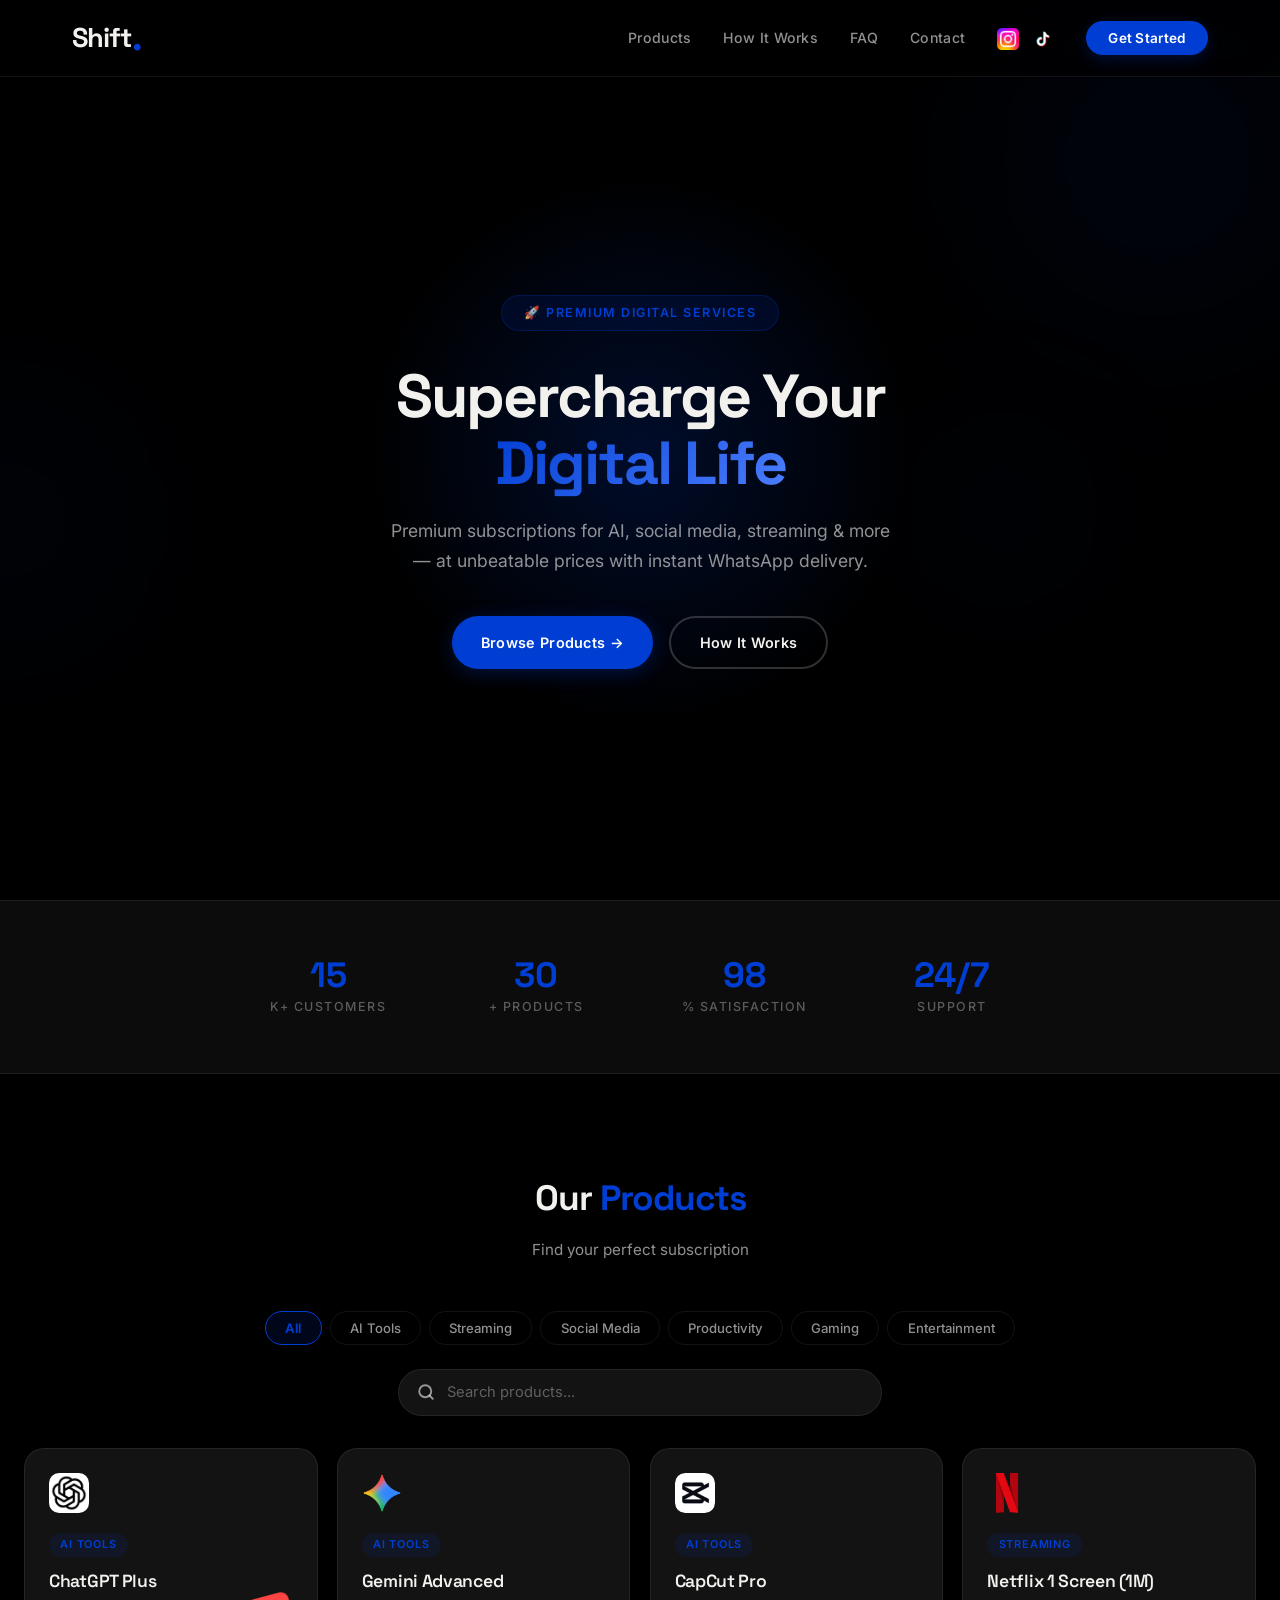
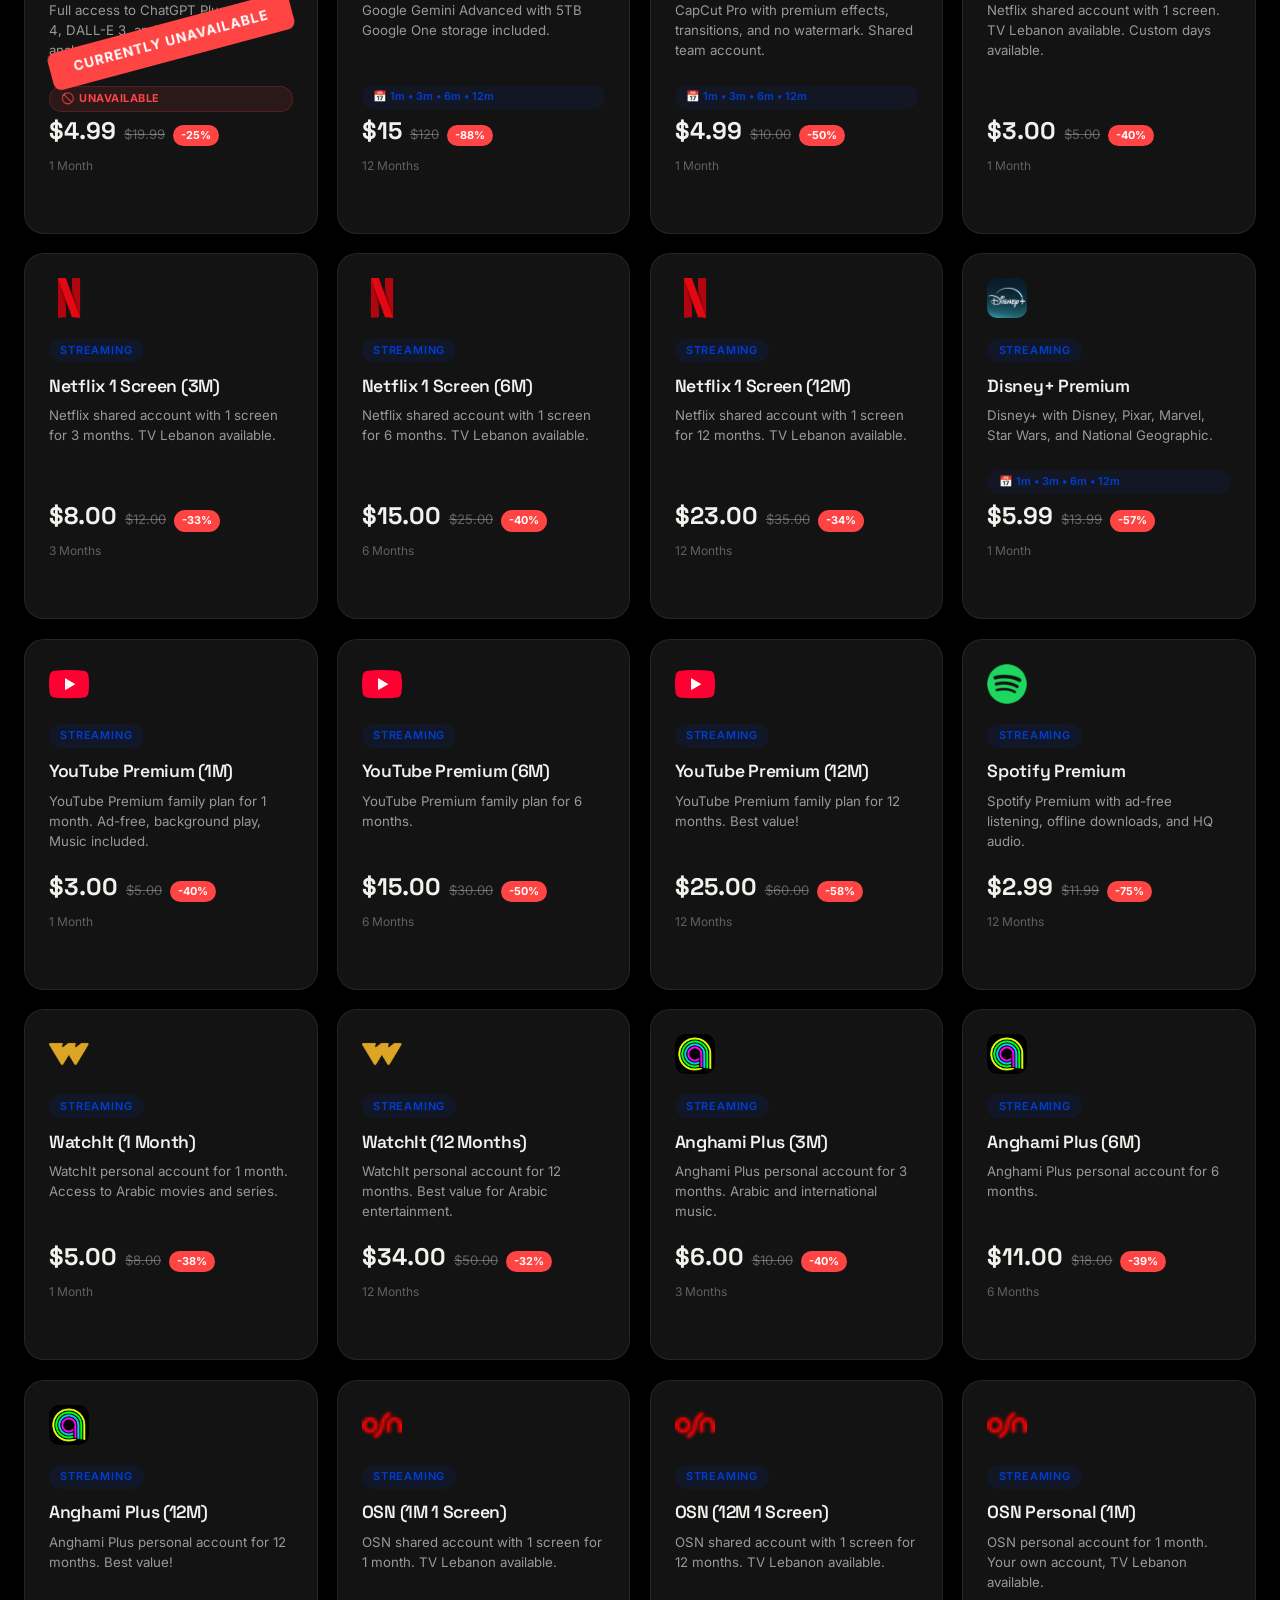
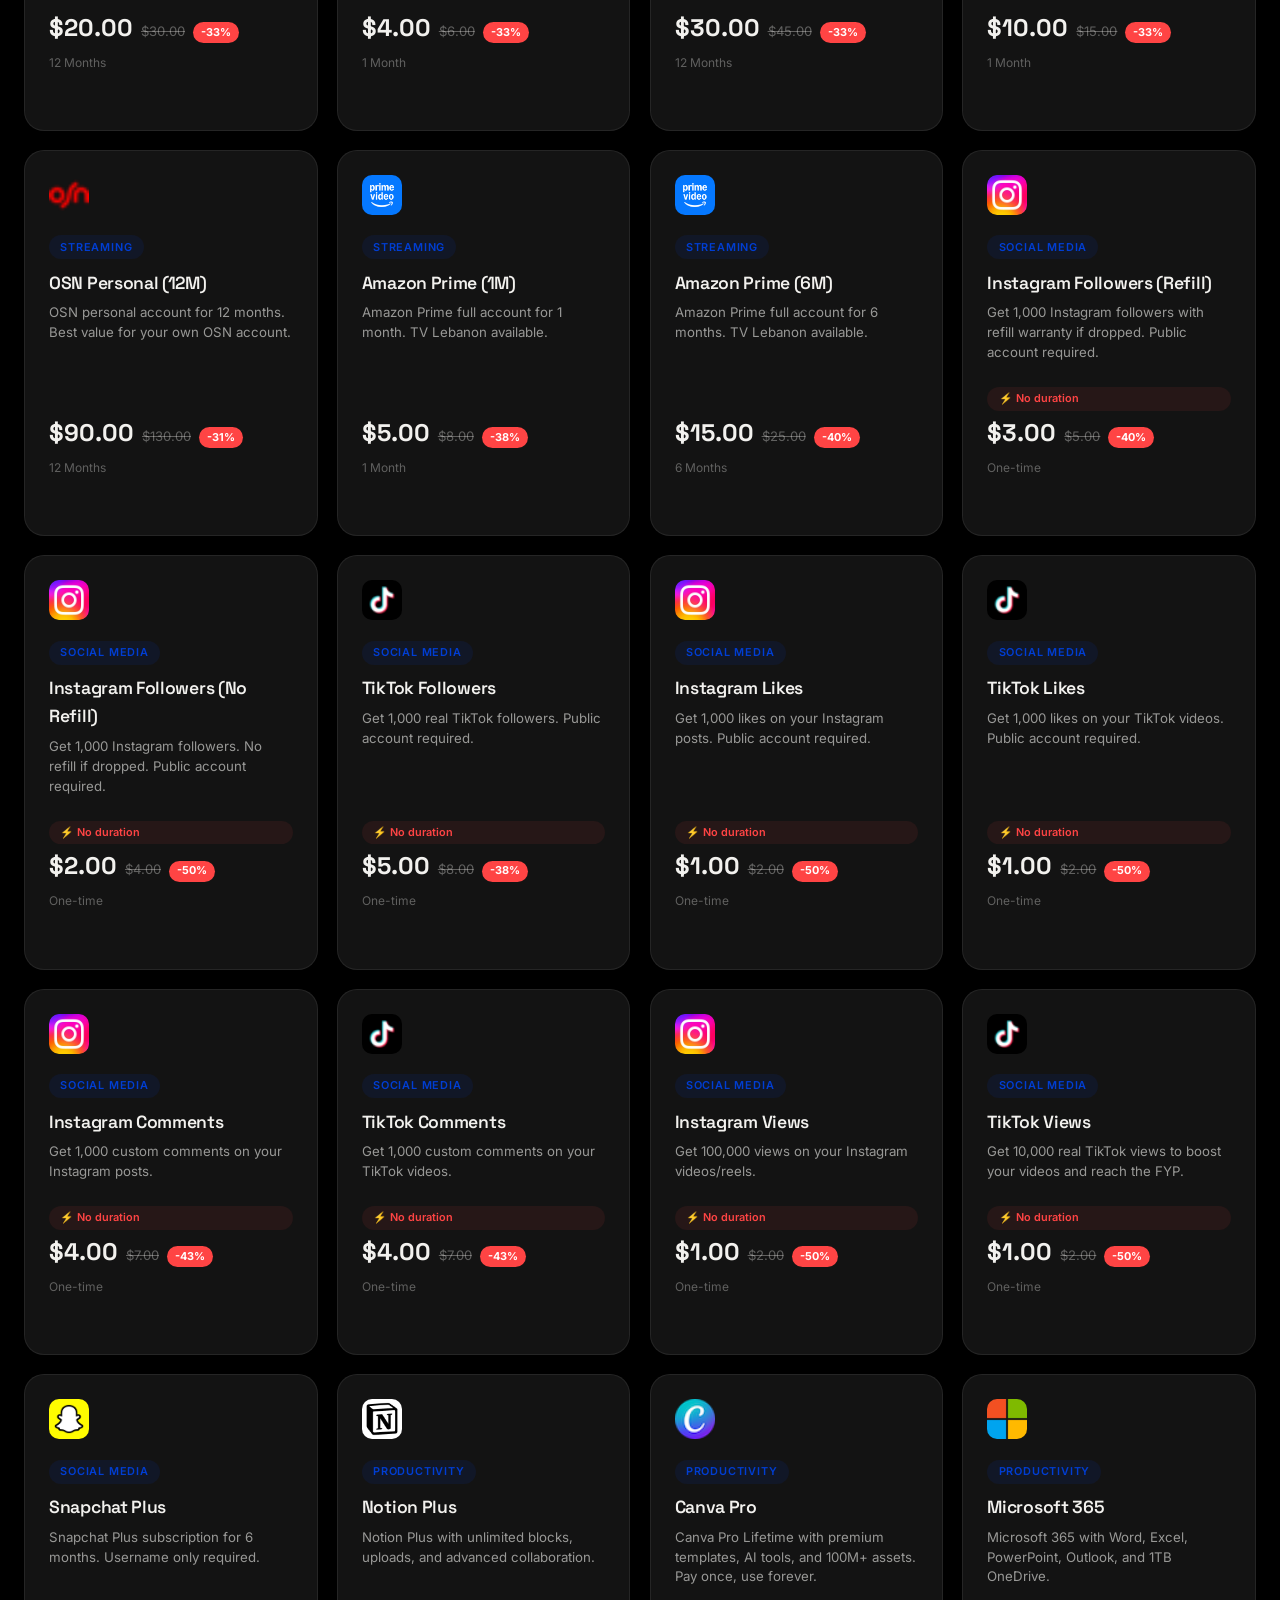
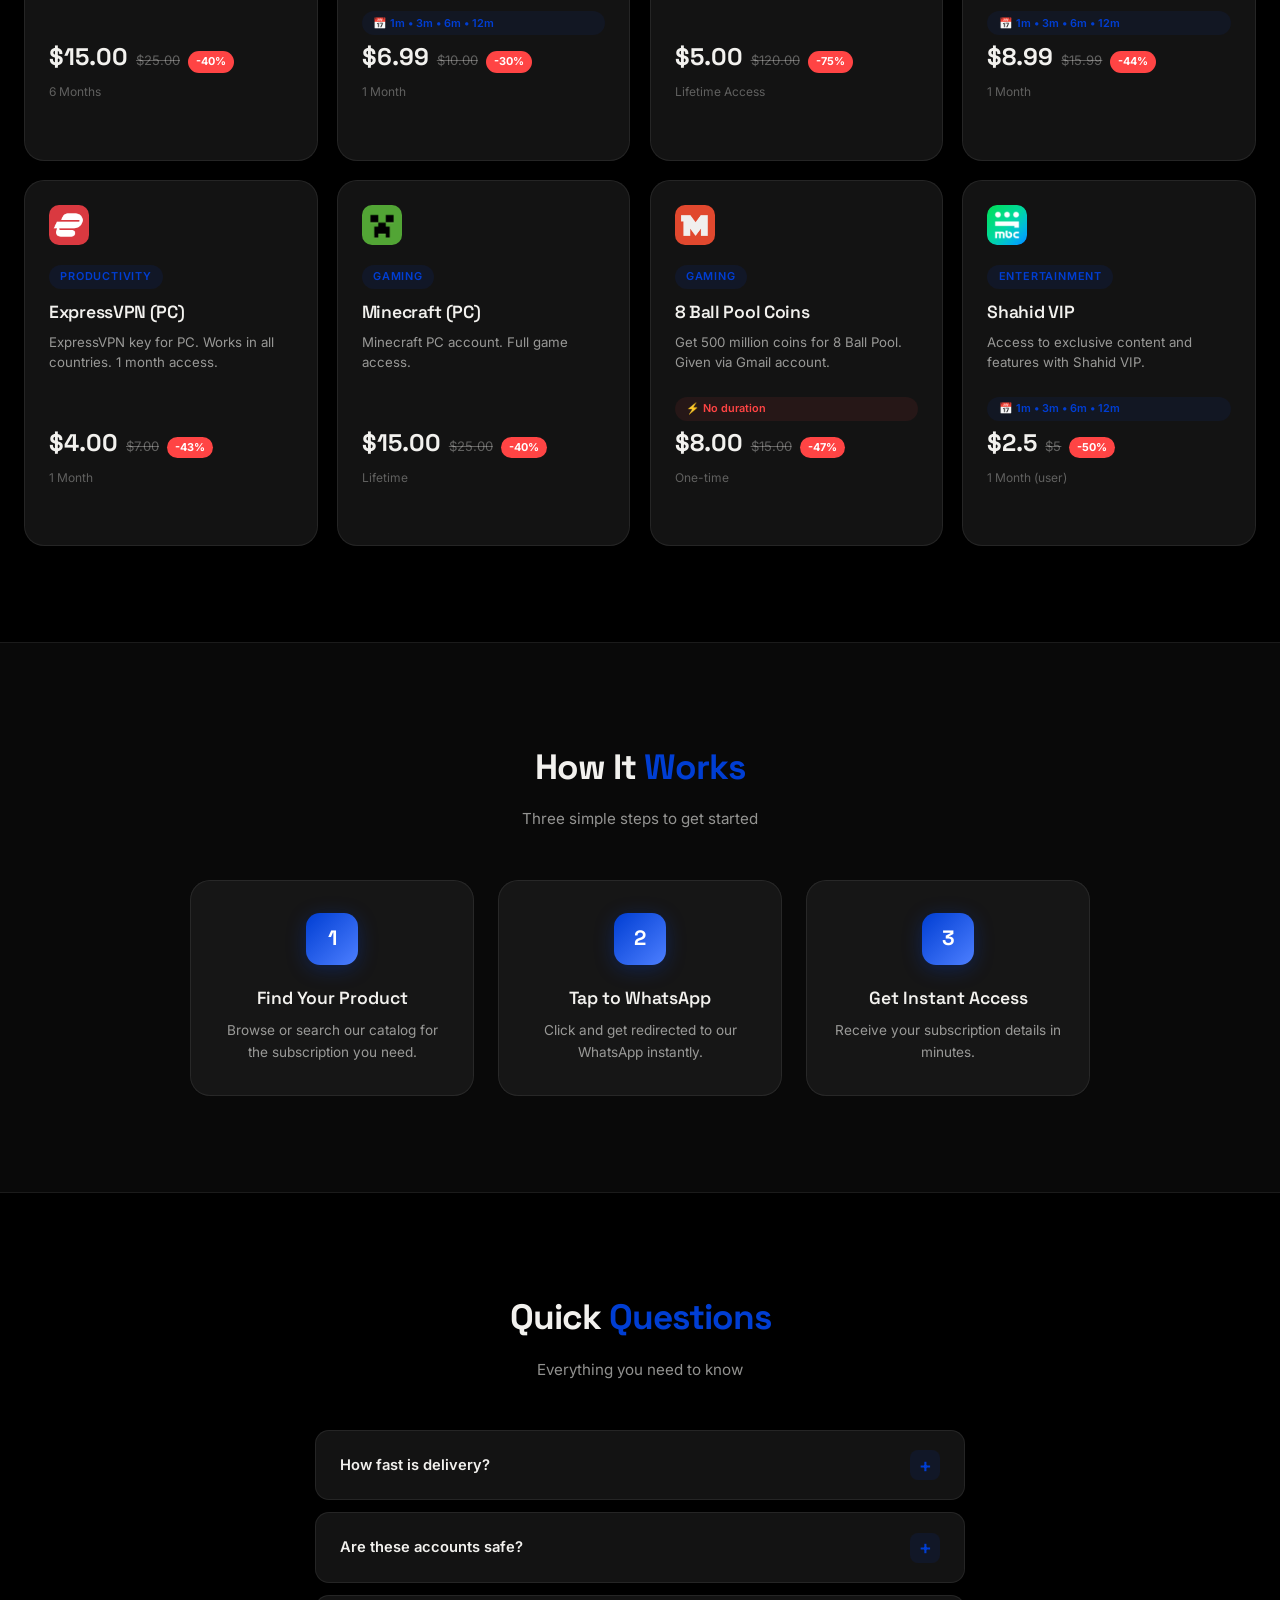
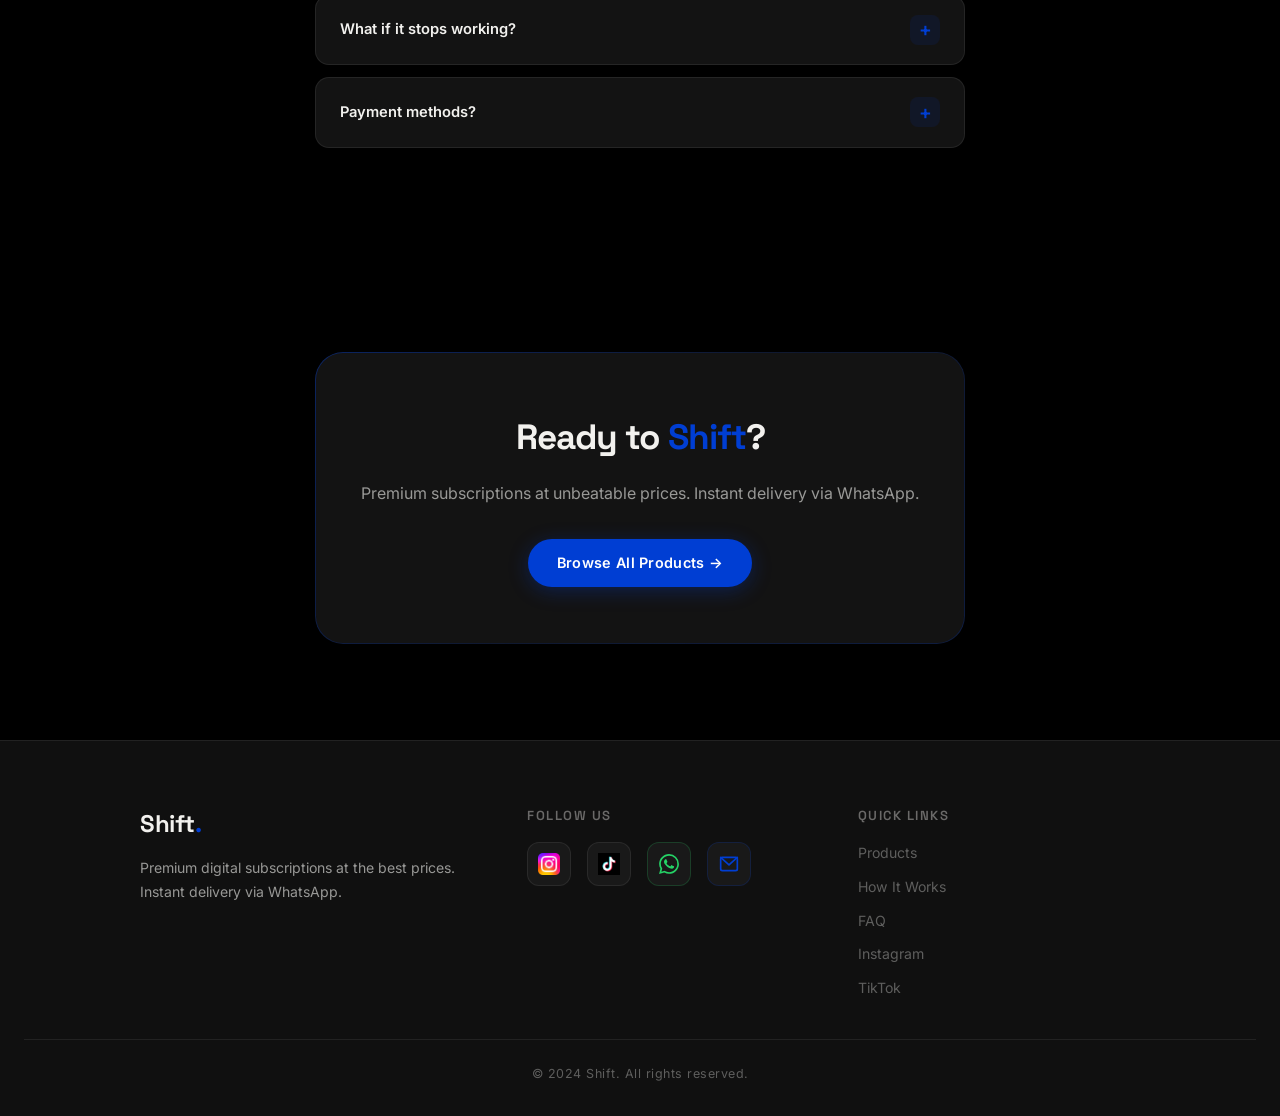
==== commit 763e7472: "nb of products" ====
--- a/index.html
+++ b/index.html
@@ -71,7 +71,7 @@
                 <p>K+ Customers</p>
             </div>
             <div class="stat-item reveal reveal-delay-1">
-                <h3 data-count="50">0</h3>
+                <h3 data-count="30">0</h3>
                 <p>+ Products</p>
             </div>
             <div class="stat-item reveal reveal-delay-2">
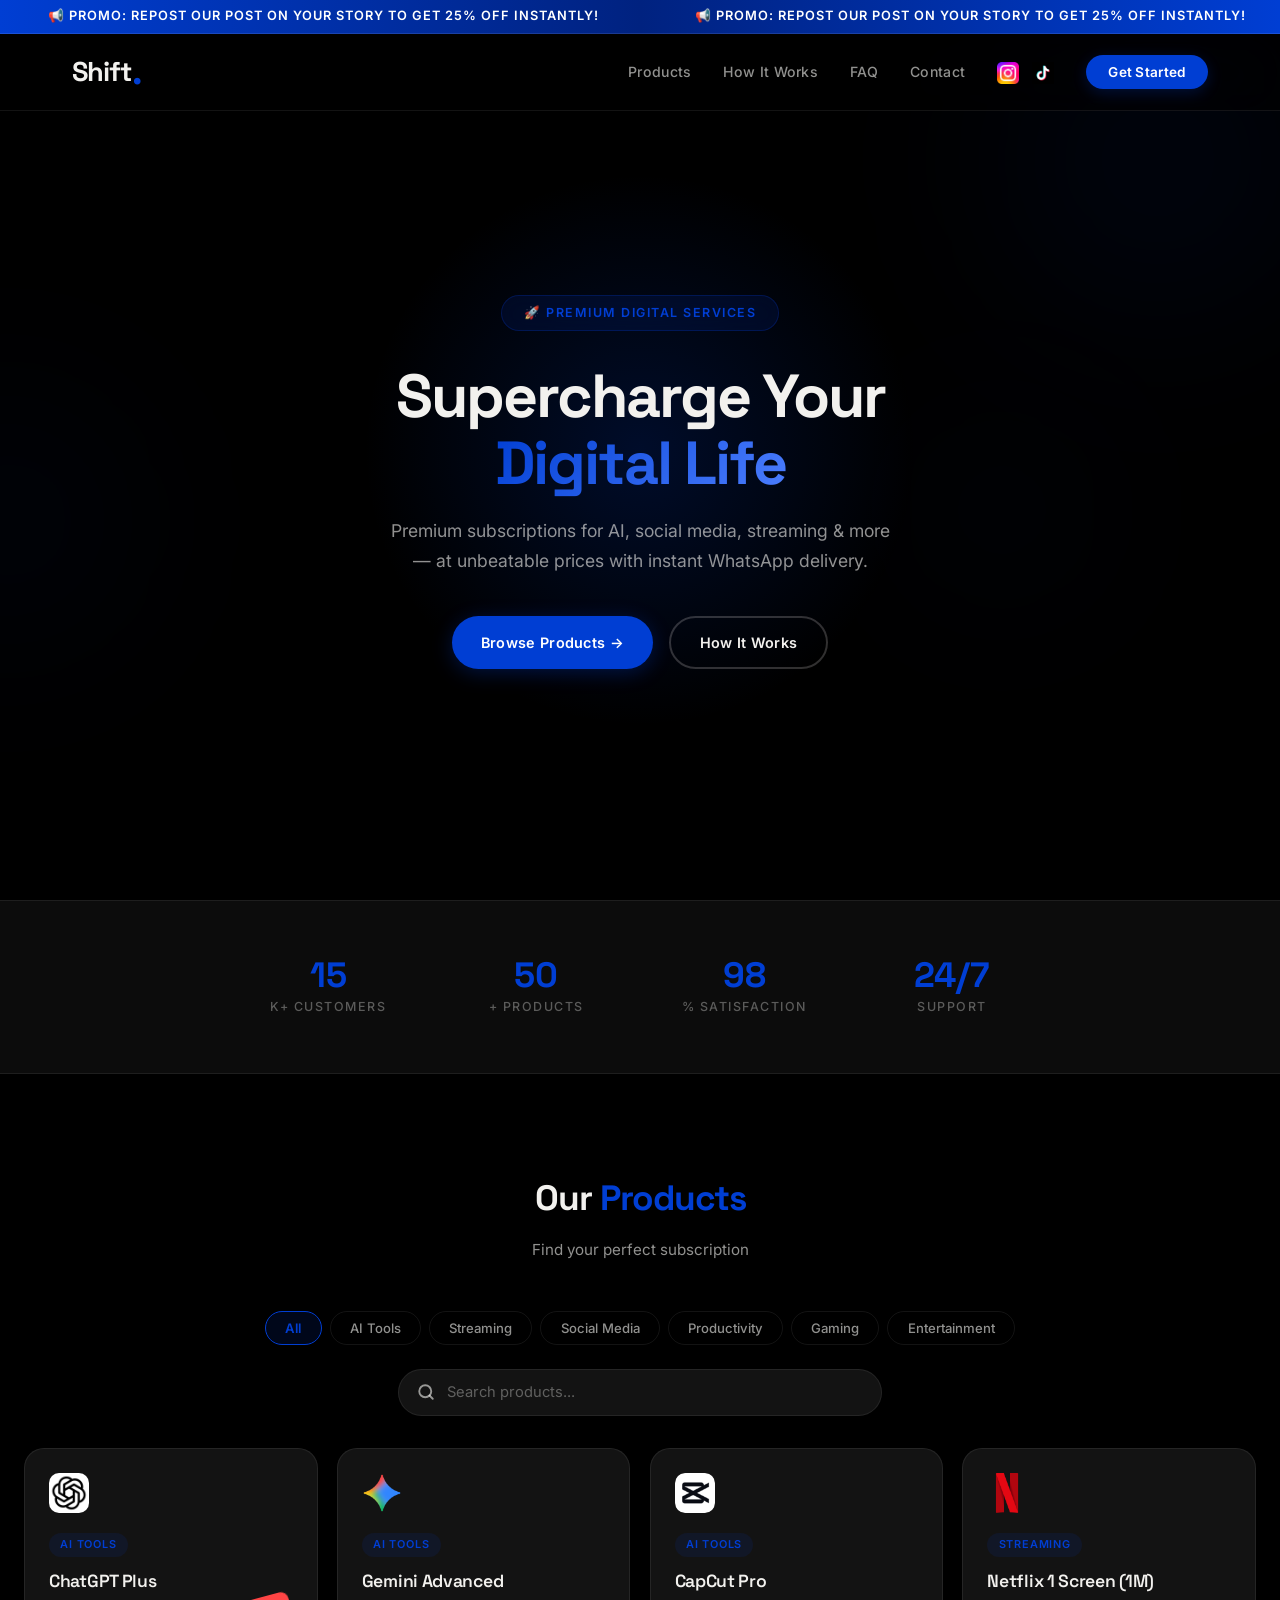
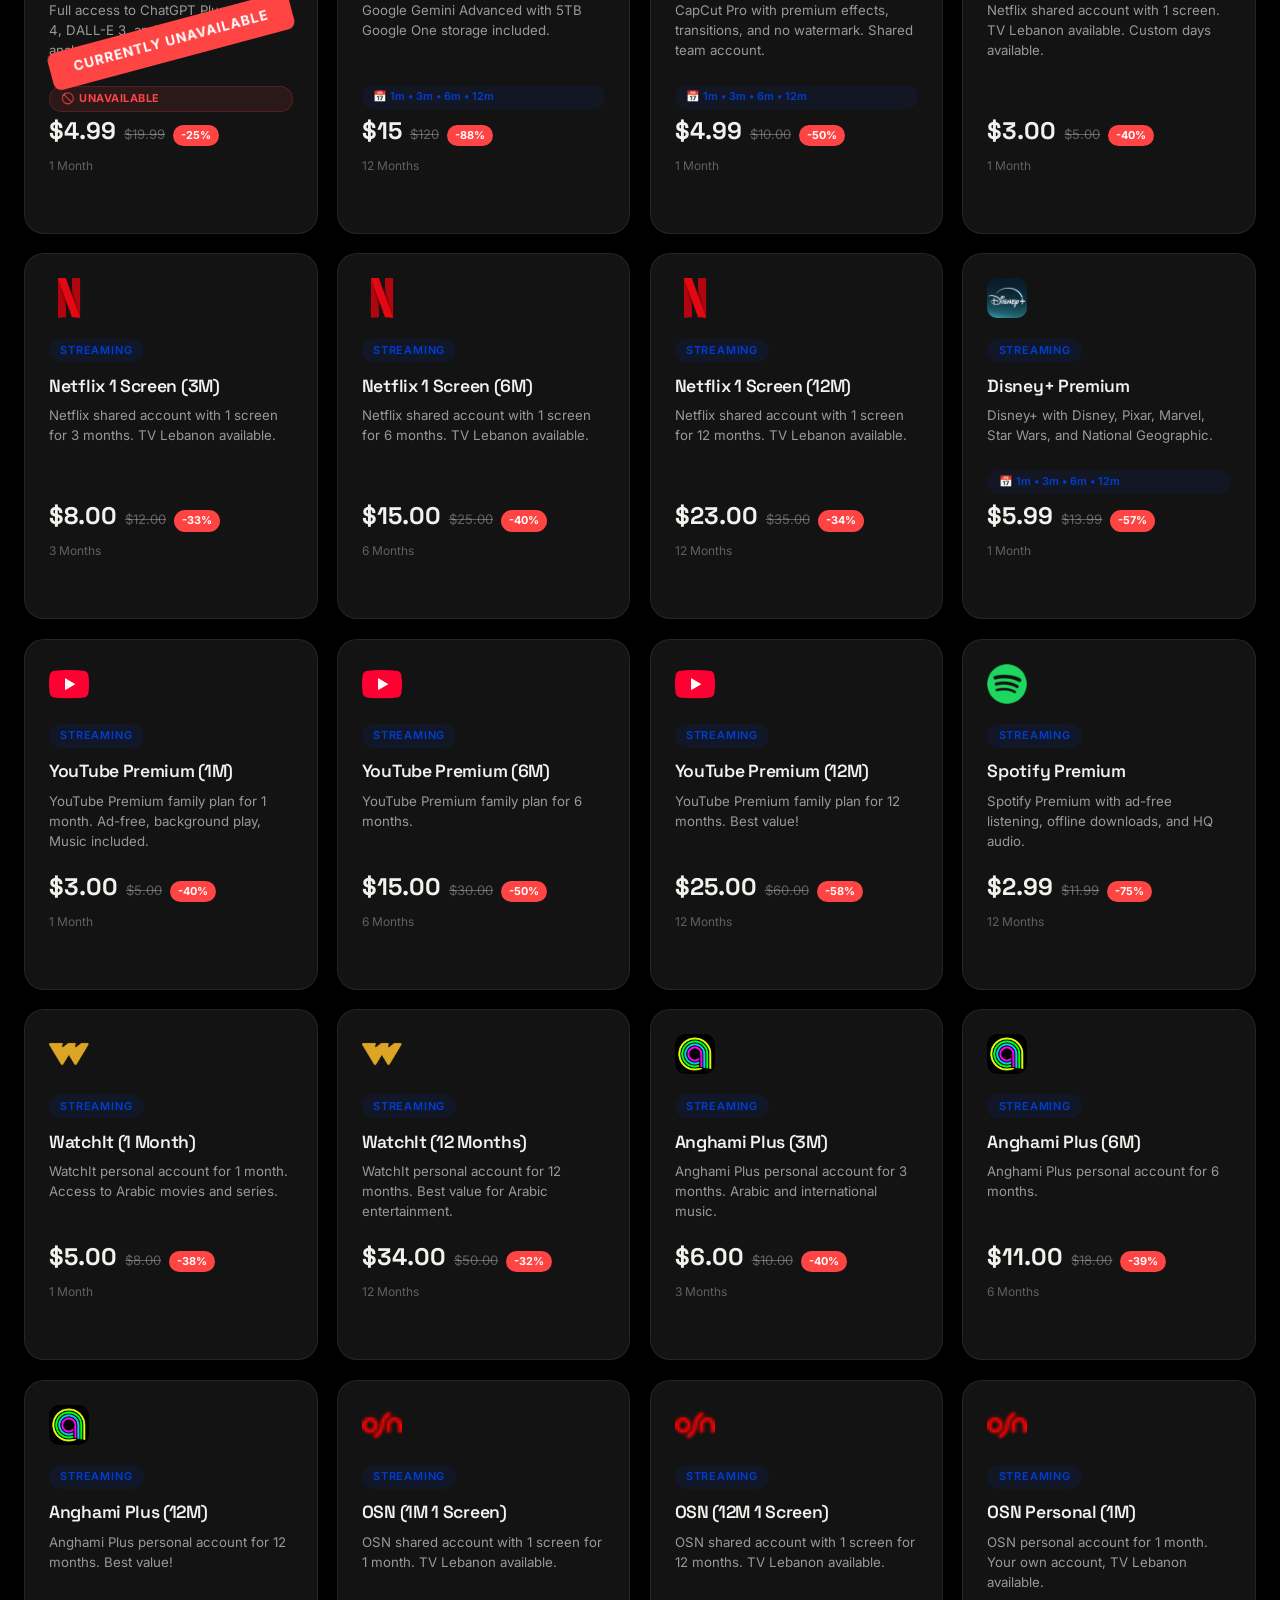
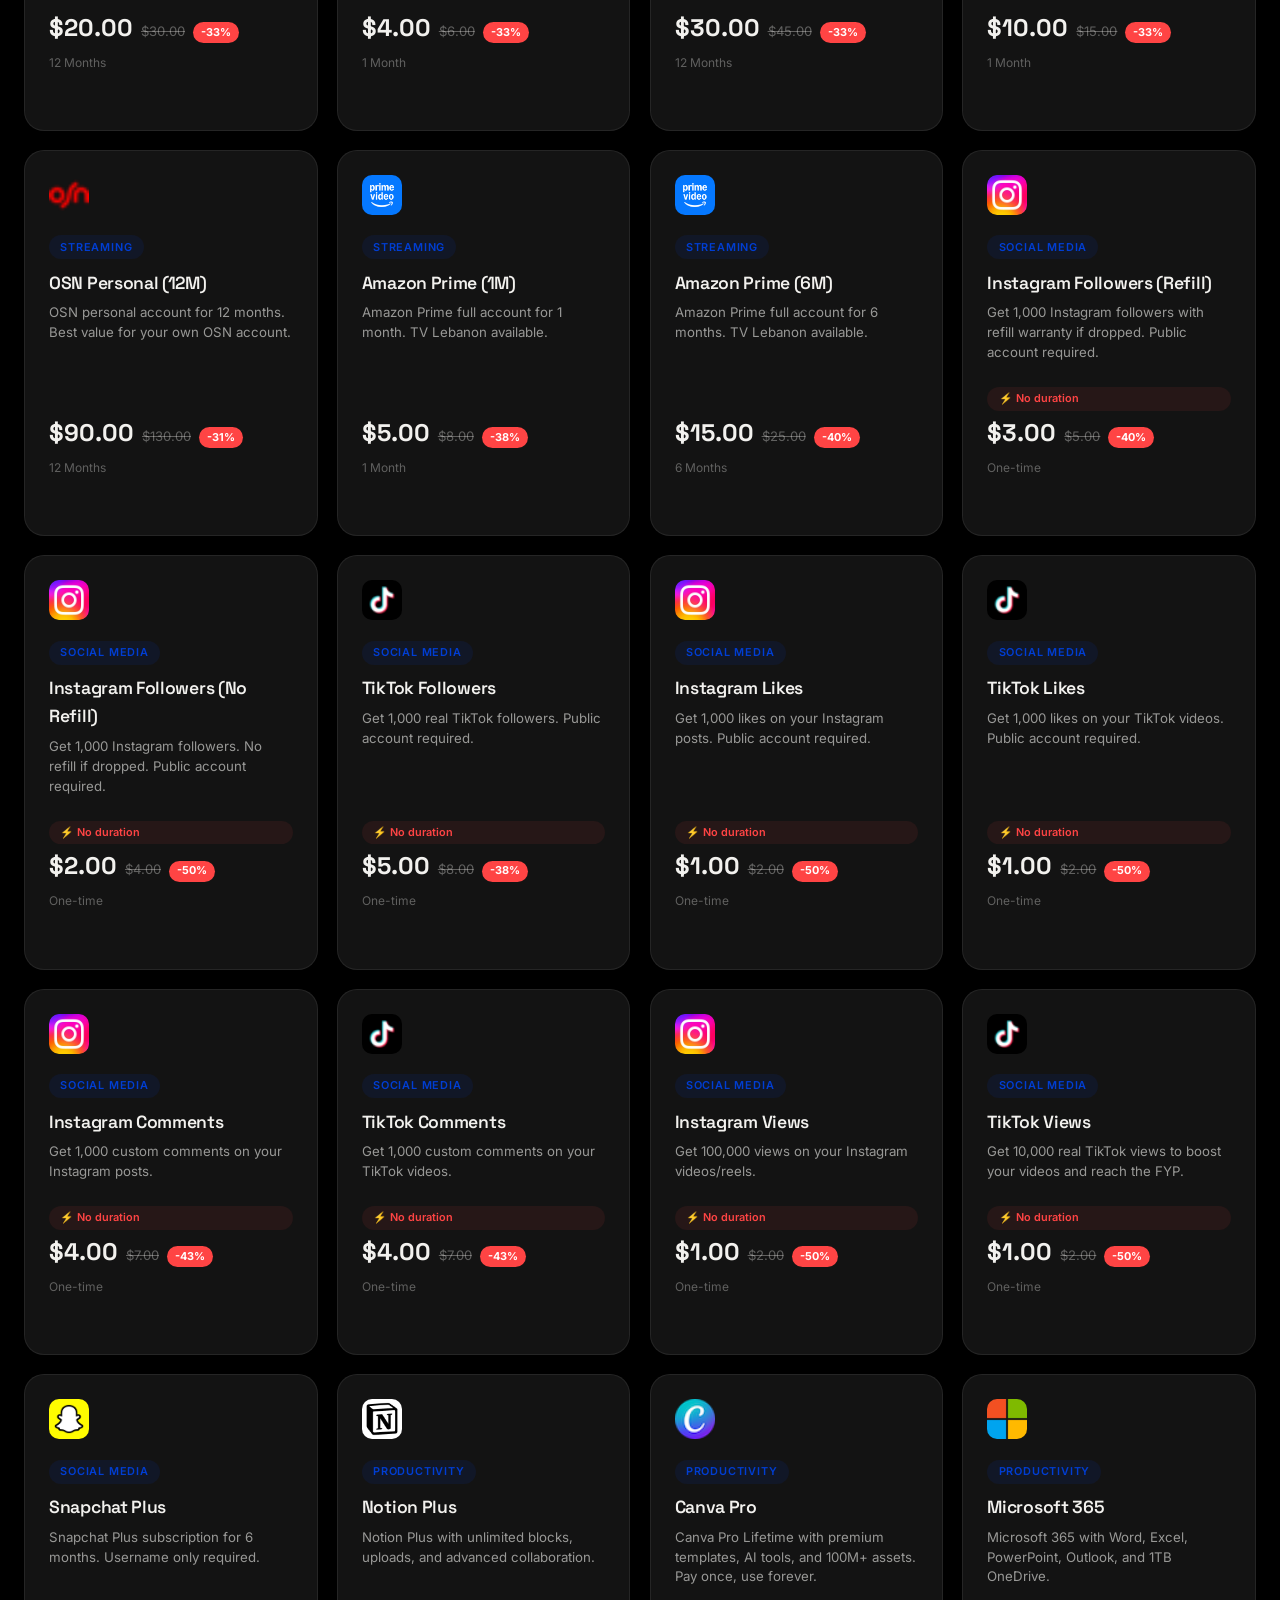
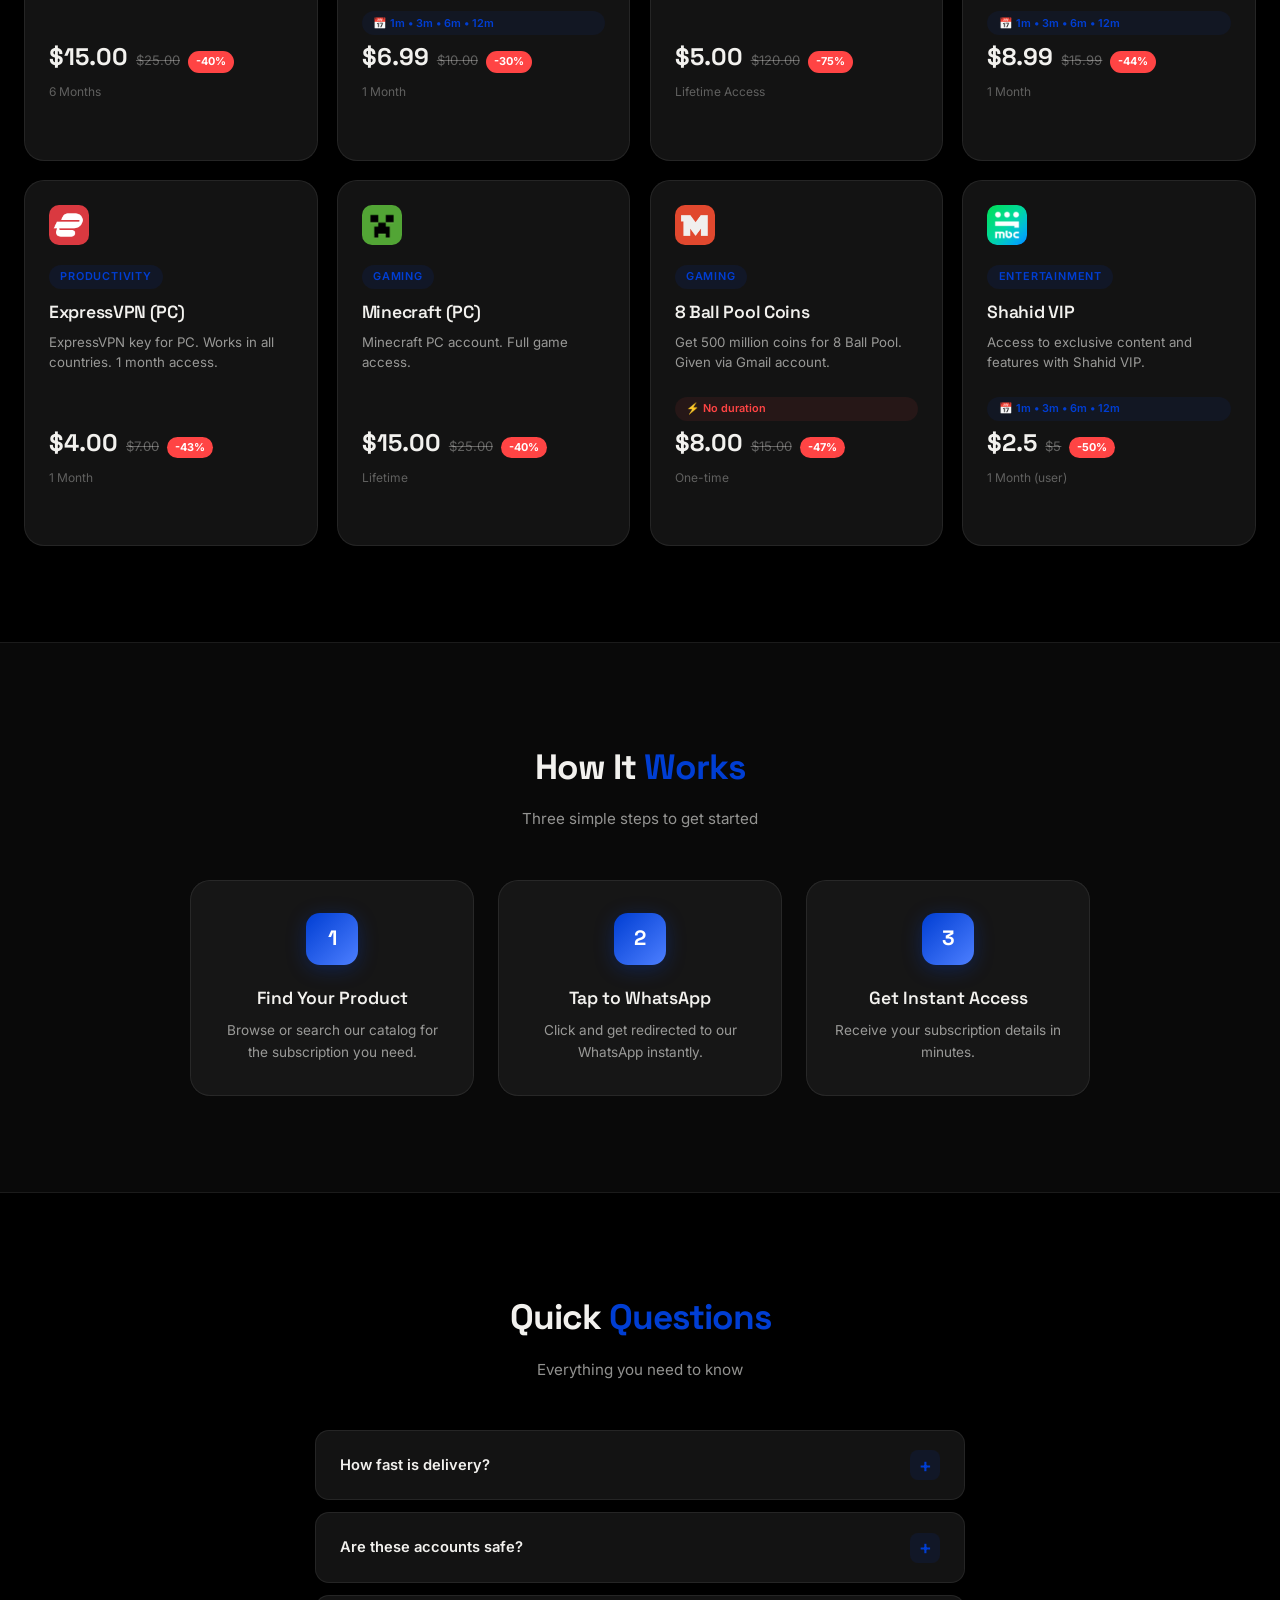
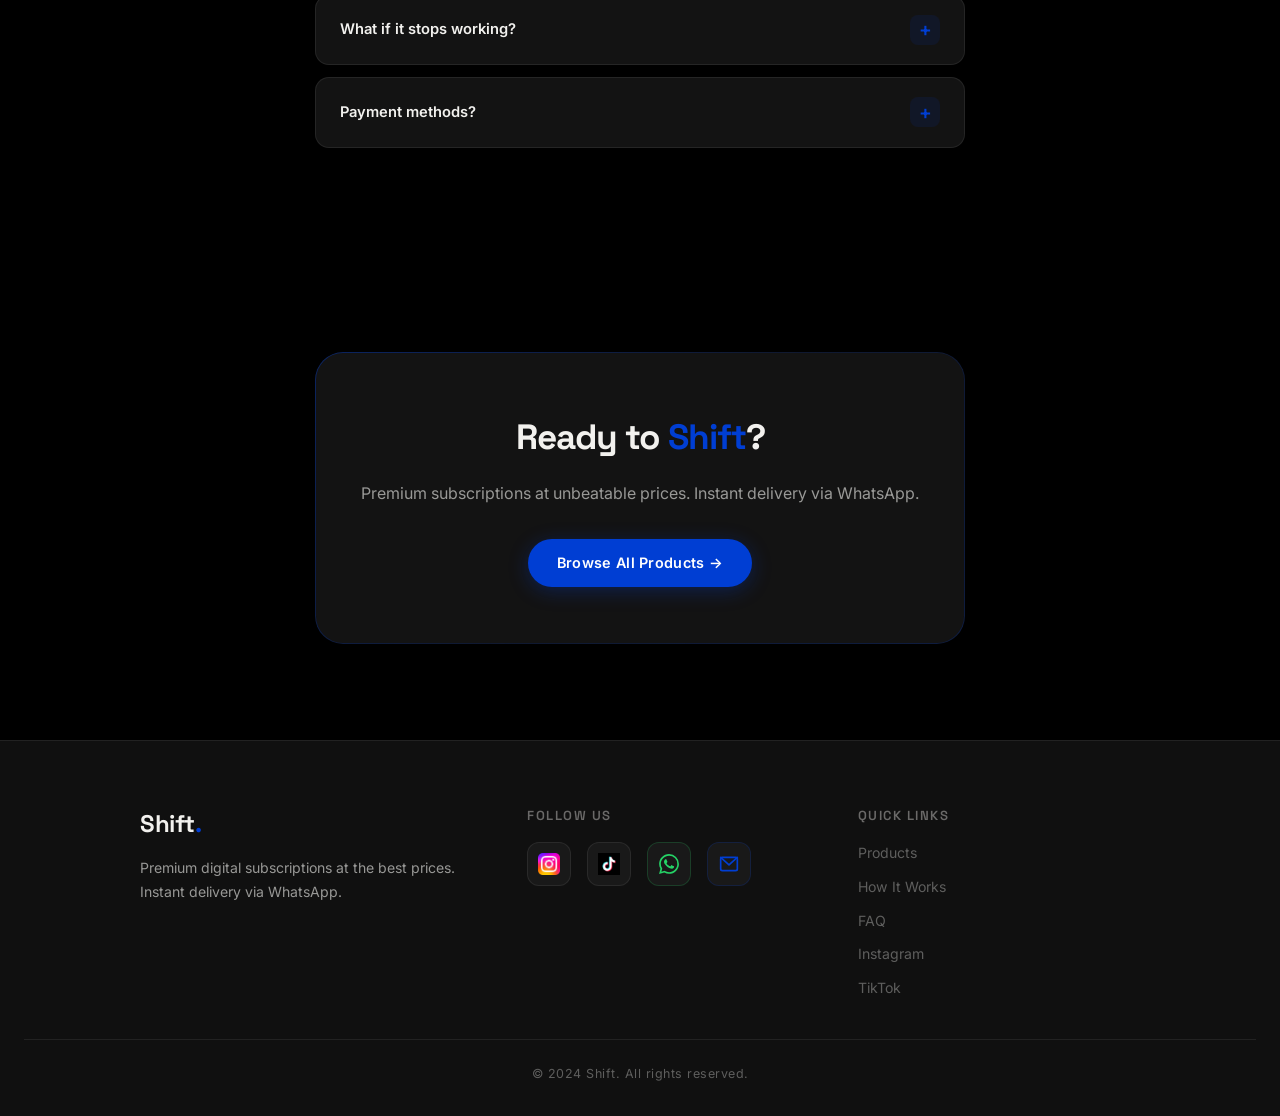
==== commit eeea57f3: "v2.1" ====
--- a/index.html
+++ b/index.html
@@ -14,6 +14,25 @@
     <link rel="stylesheet" href="styles.css">
 </head>
 <body>
+
+    <!-- Announcement Bar -->
+    <div class="announcement-bar">
+        <div class="announcement-track">
+            <span class="announcement-item">📢 PROMO: Repost our post on your story to get 25% OFF instantly!</span>
+            <span class="announcement-item">📢 PROMO: Repost our post on your story to get 25% OFF instantly!</span>
+            <span class="announcement-item">🔥 FLASH SALE: Netflix 1 Screen starts at just $3.00!</span>
+            <span class="announcement-item">📢 PROMO: Repost our post on your story to get 25% OFF instantly!</span>
+            <span class="announcement-item">📢 PROMO: Repost our post on your story to get 25% OFF instantly!</span>
+            <span class="announcement-item">📦 New order completed via WhatsApp just now!</span>
+            <!-- Duplicate for infinite scroll -->
+            <span class="announcement-item">📢 PROMO: Repost our post on your story to get 25% OFF instantly!</span>
+            <span class="announcement-item">📢 PROMO: Repost our post on your story to get 25% OFF instantly!</span>
+            <span class="announcement-item">🔥 FLASH SALE: Netflix 1 Screen starts at just $3.00!</span>
+            <span class="announcement-item">📢 PROMO: Repost our post on your story to get 25% OFF instantly!</span>
+            <span class="announcement-item">📢 PROMO: Repost our post on your story to get 25% OFF instantly!</span>
+            <span class="announcement-item">📦 New order completed via WhatsApp just now!</span>
+        </div>
+    </div>
 
     <!-- Background Orbs -->
     <div class="bg-orbs" aria-hidden="true">
@@ -71,7 +90,7 @@
                 <p>K+ Customers</p>
             </div>
             <div class="stat-item reveal reveal-delay-1">
-                <h3 data-count="30">0</h3>
+                <h3 data-count="50">0</h3>
                 <p>+ Products</p>
             </div>
             <div class="stat-item reveal reveal-delay-2">
--- a/styles.css
+++ b/styles.css
@@ -131,10 +131,47 @@
 .reveal-delay-3 { transition-delay: 0.3s; }
 .reveal-delay-4 { transition-delay: 0.4s; }
 
+/* ===== ANNOUNCEMENT BAR ===== */
+.announcement-bar {
+    background: linear-gradient(90deg, var(--blue), #002280, var(--blue));
+    color: var(--white);
+    font-size: 0.8rem;
+    font-weight: 600;
+    text-transform: uppercase;
+    letter-spacing: 1px;
+    height: 34px;
+    display: flex;
+    align-items: center;
+    overflow: hidden;
+    position: fixed;
+    top: 0;
+    left: 0;
+    width: 100%;
+    z-index: 1001;
+    border-bottom: 1px solid rgba(255, 255, 255, 0.1);
+}
+
+.announcement-track {
+    display: flex;
+    width: max-content;
+    animation: marquee 25s linear infinite;
+    white-space: nowrap;
+}
+
+.announcement-item {
+    padding: 0 3rem;
+    display: inline-block;
+}
+
+@keyframes marquee {
+    0% { transform: translate3d(0, 0, 0); }
+    100% { transform: translate3d(-50%, 0, 0); }
+}
+
 /* ===== NAVBAR ===== */
 .navbar {
     position: fixed;
-    top: 0;
+    top: 34px;
     left: 0;
     width: 100%;
     z-index: 1000;
@@ -1661,11 +1698,11 @@
 
     .nav-links {
         position: fixed;
-        top: 0;
+        top: 34px;
         right: -100%;
         width: 100%;
-        height: 100vh;
-        height: 100dvh;
+        height: calc(100vh - 34px);
+        height: calc(100dvh - 34px);
         background: rgba(0, 0, 0, 0.97);
         backdrop-filter: blur(24px);
         flex-direction: column;
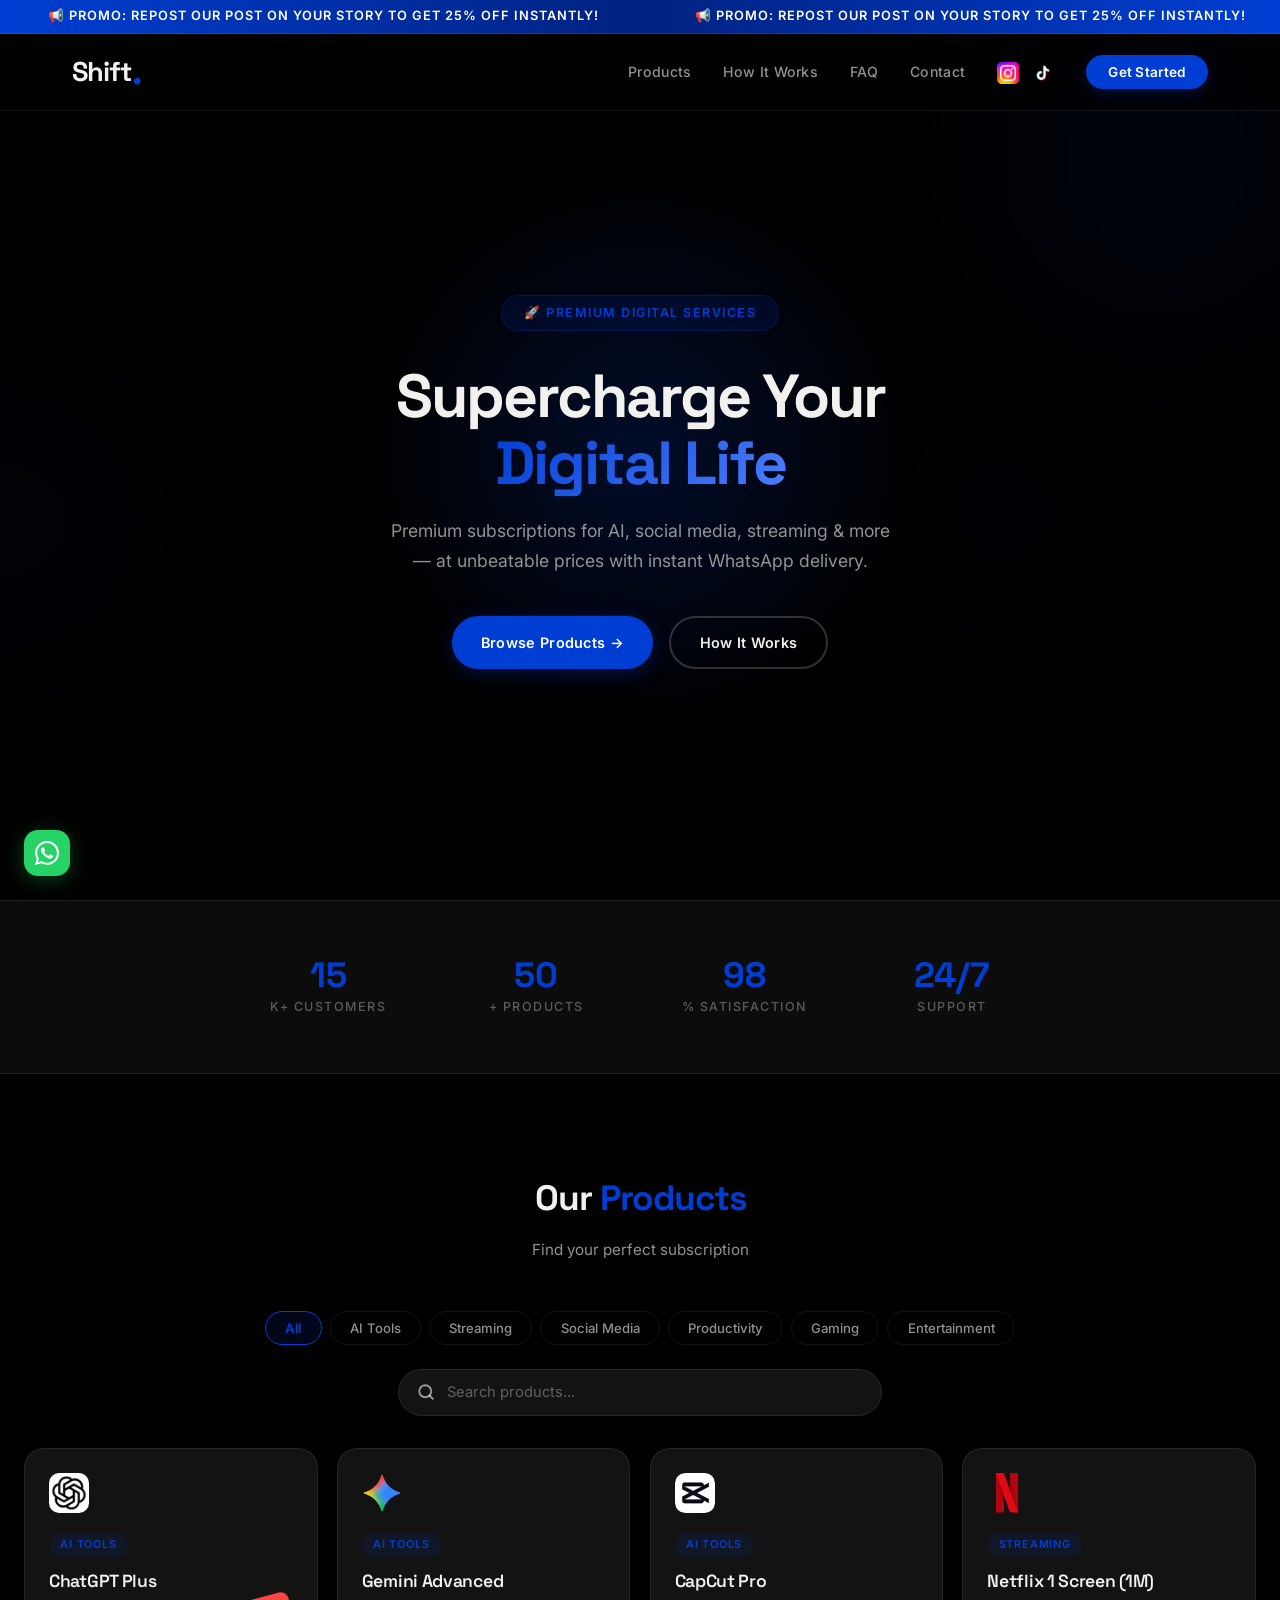
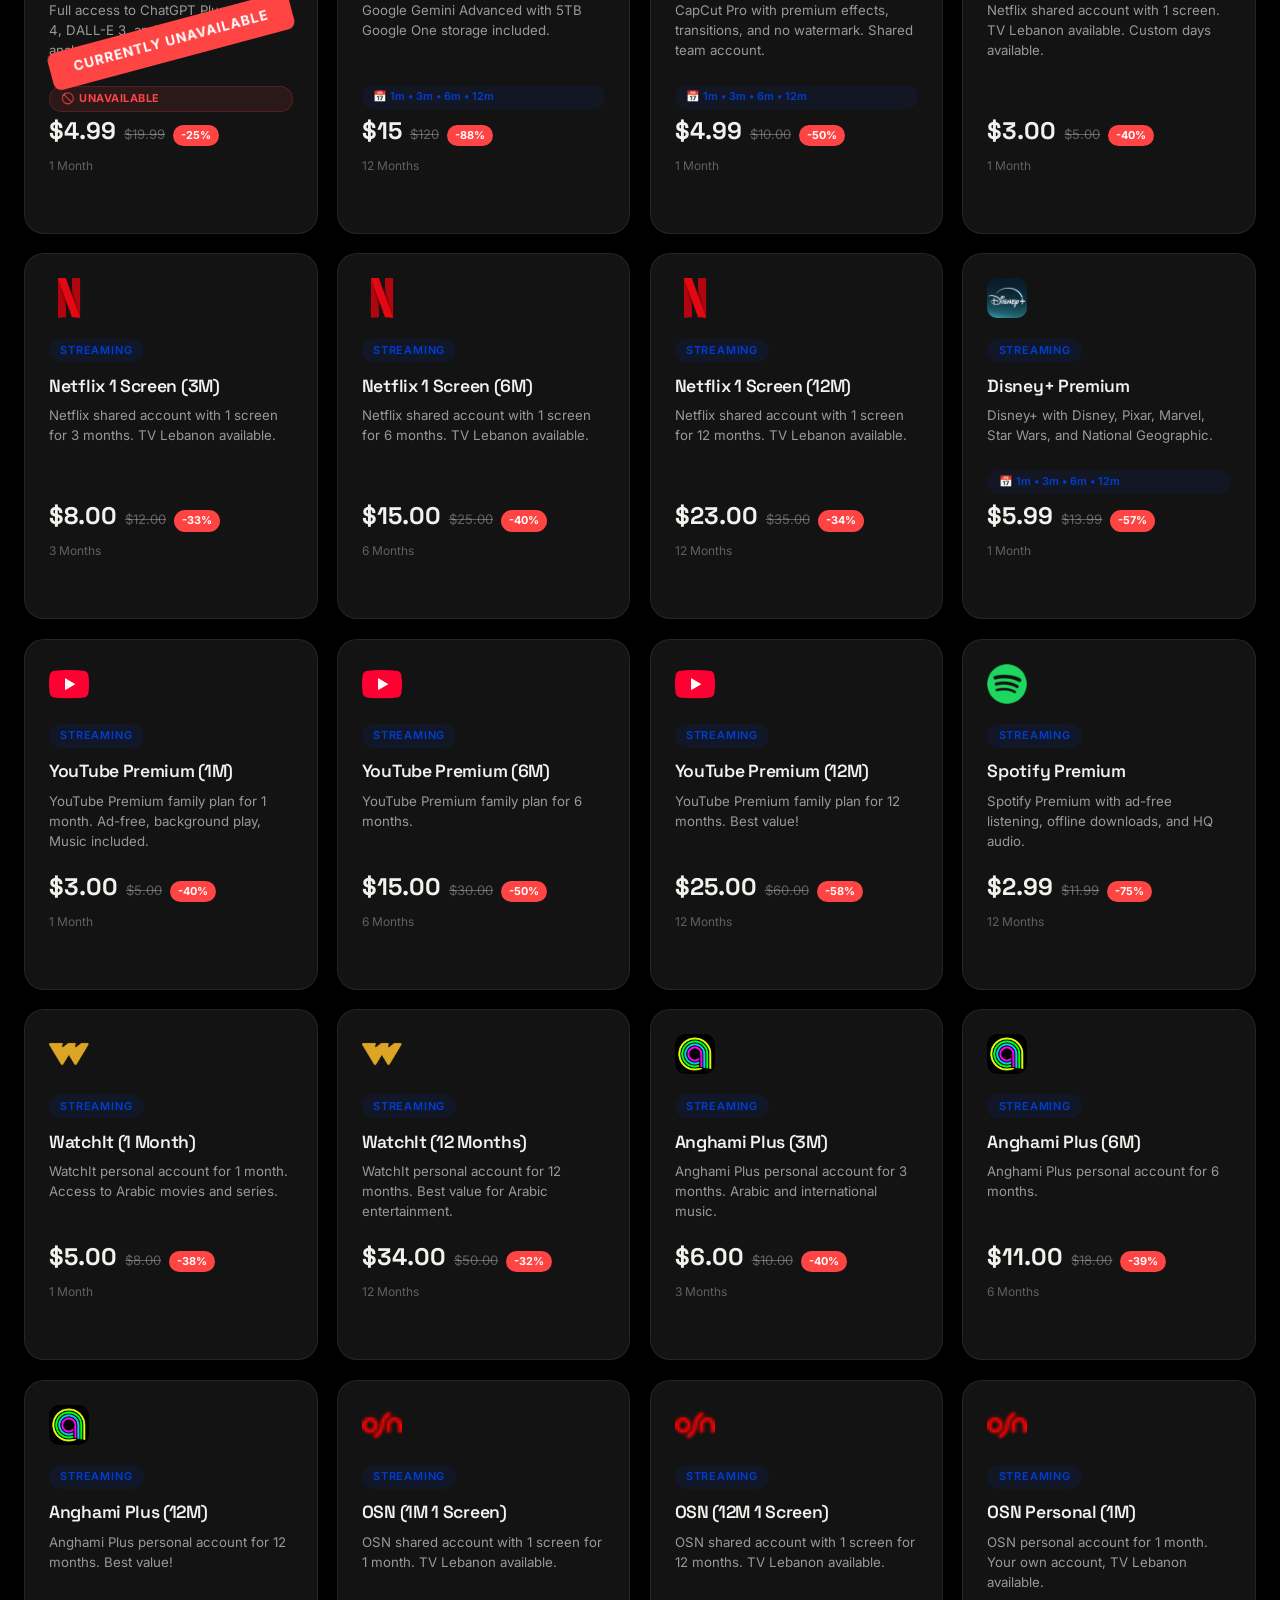
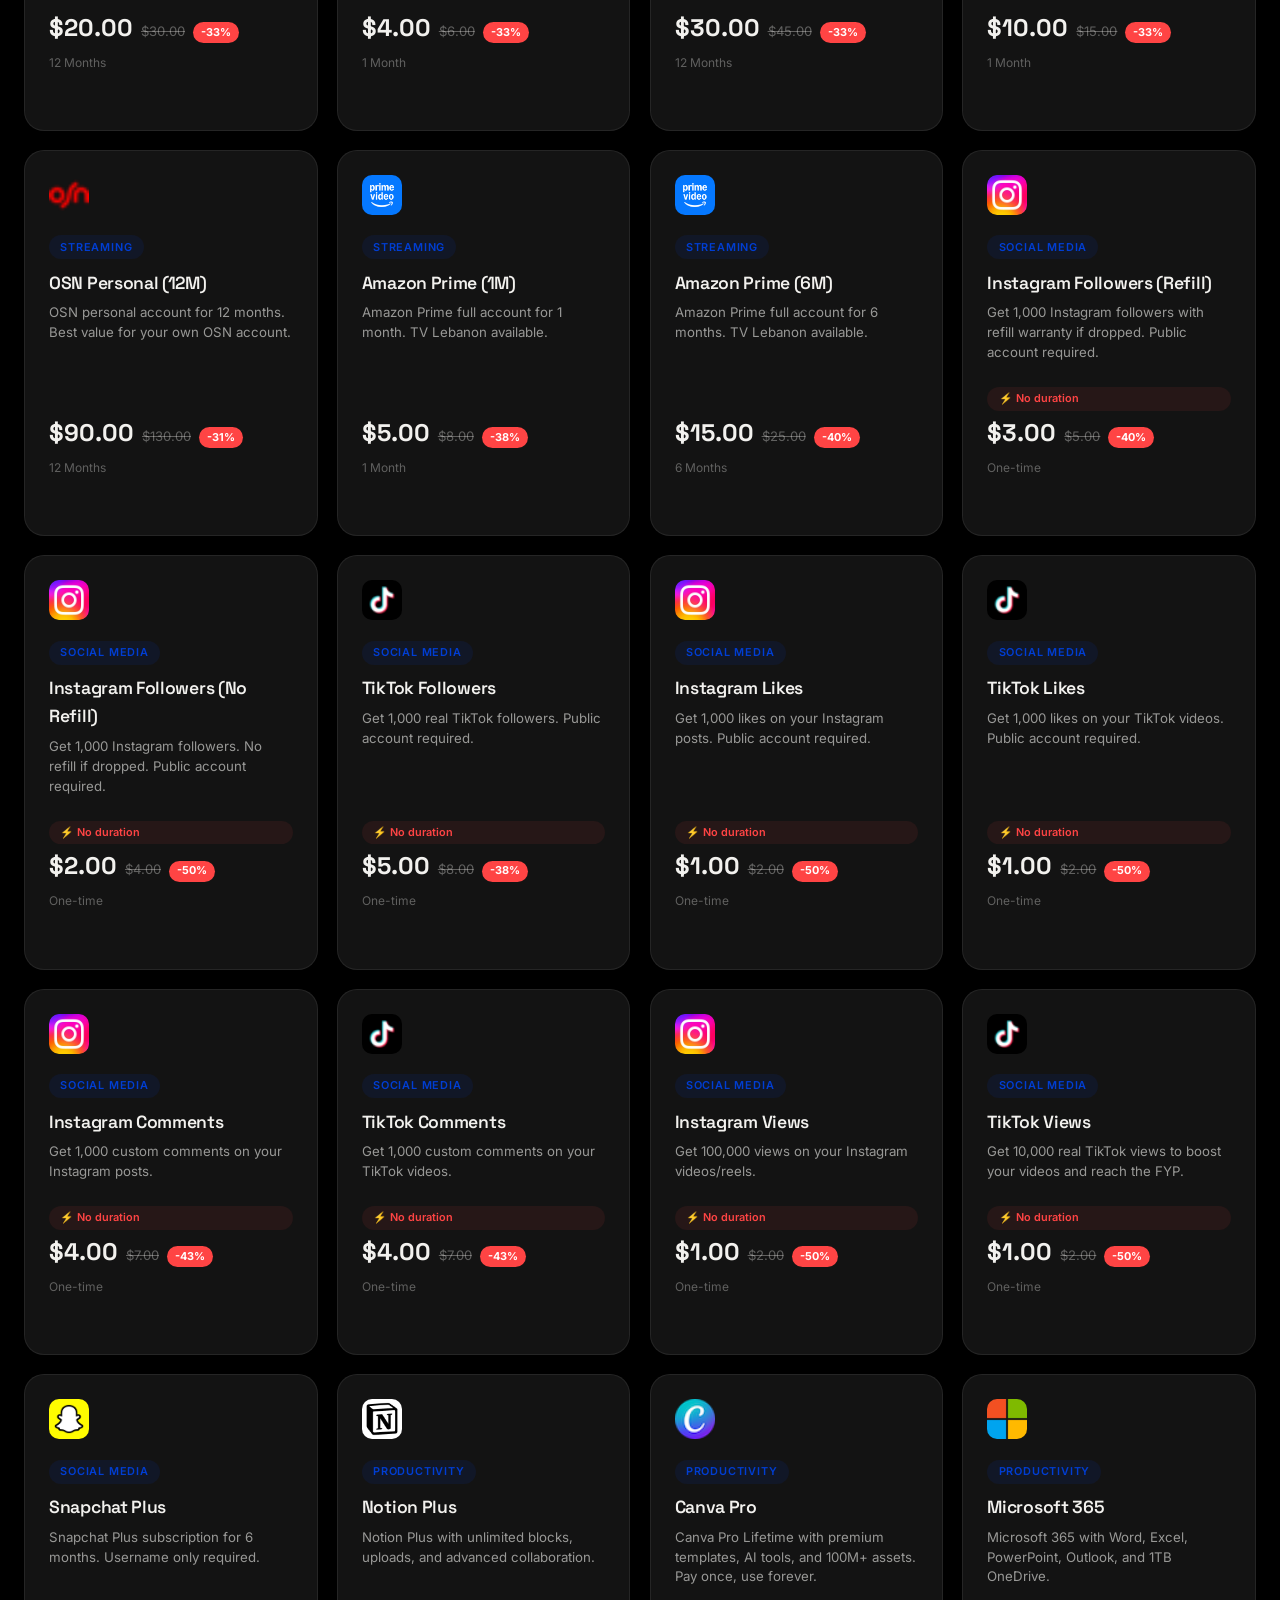
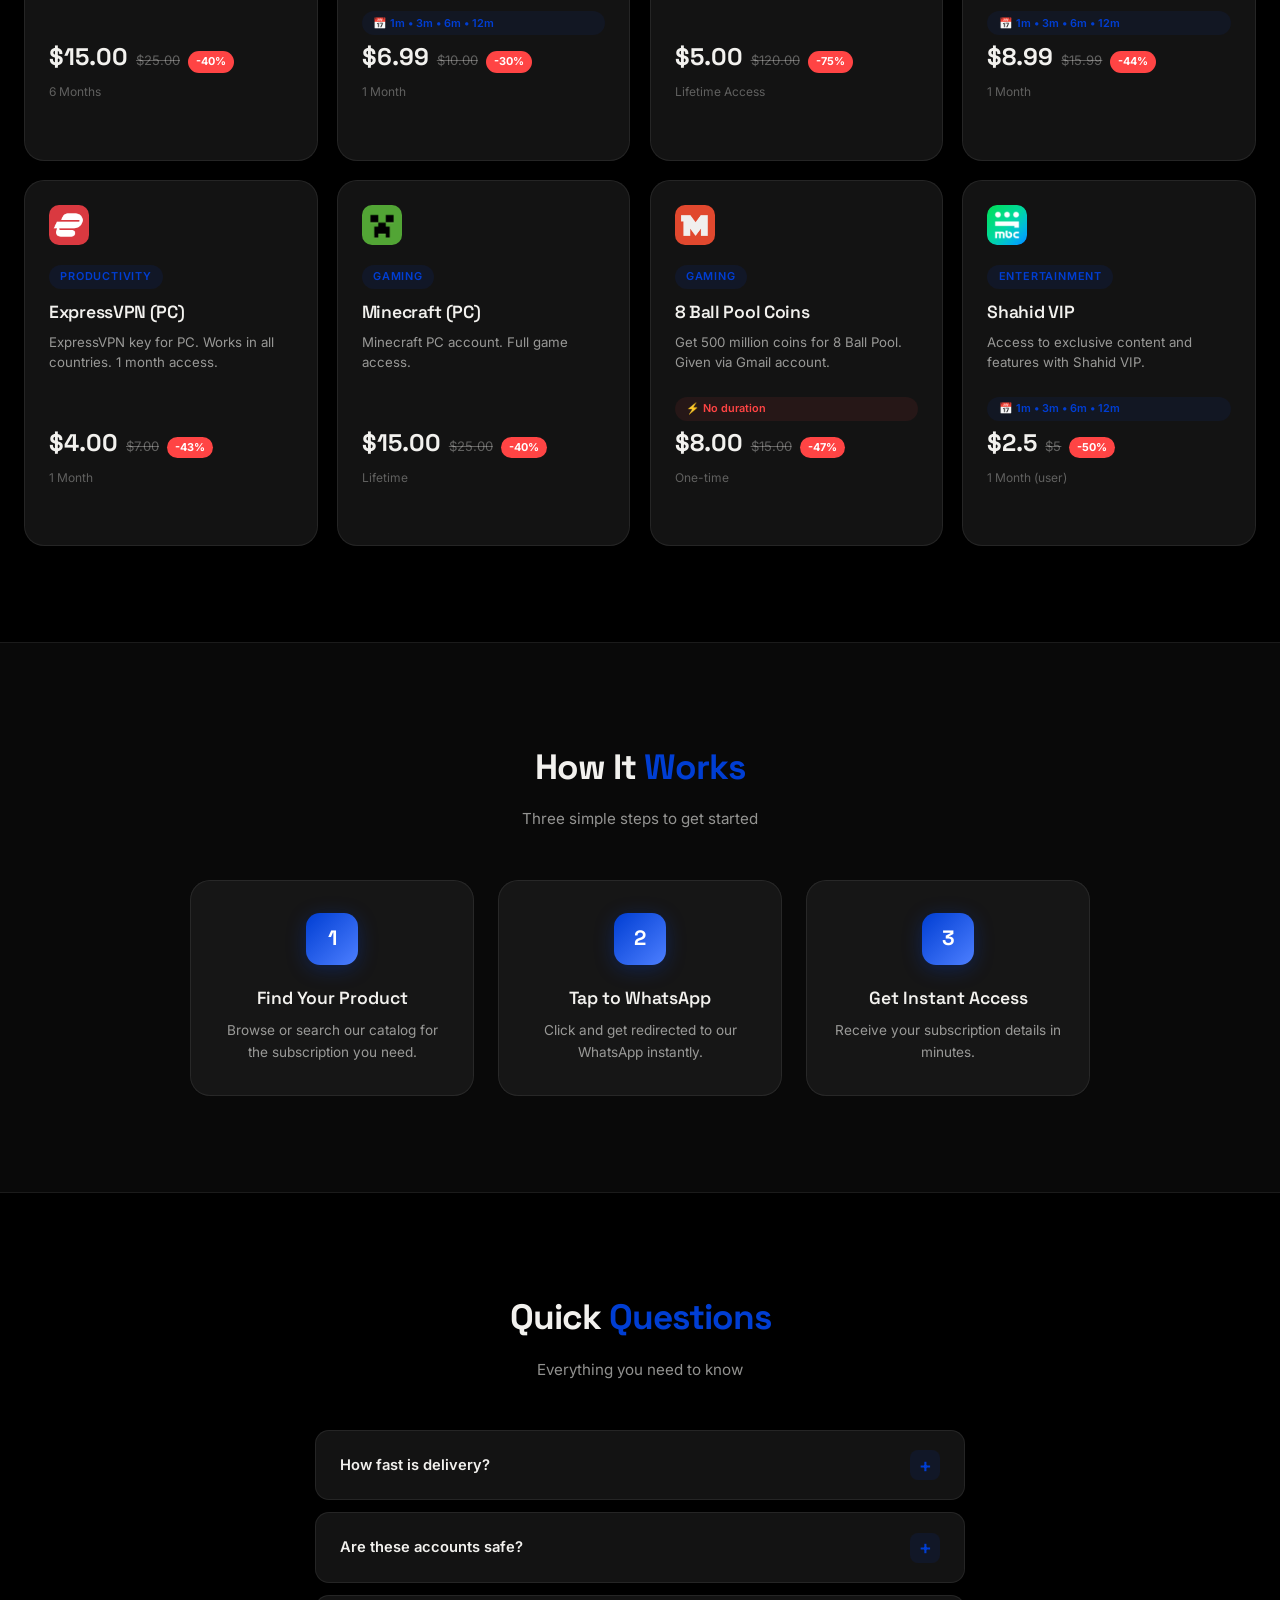
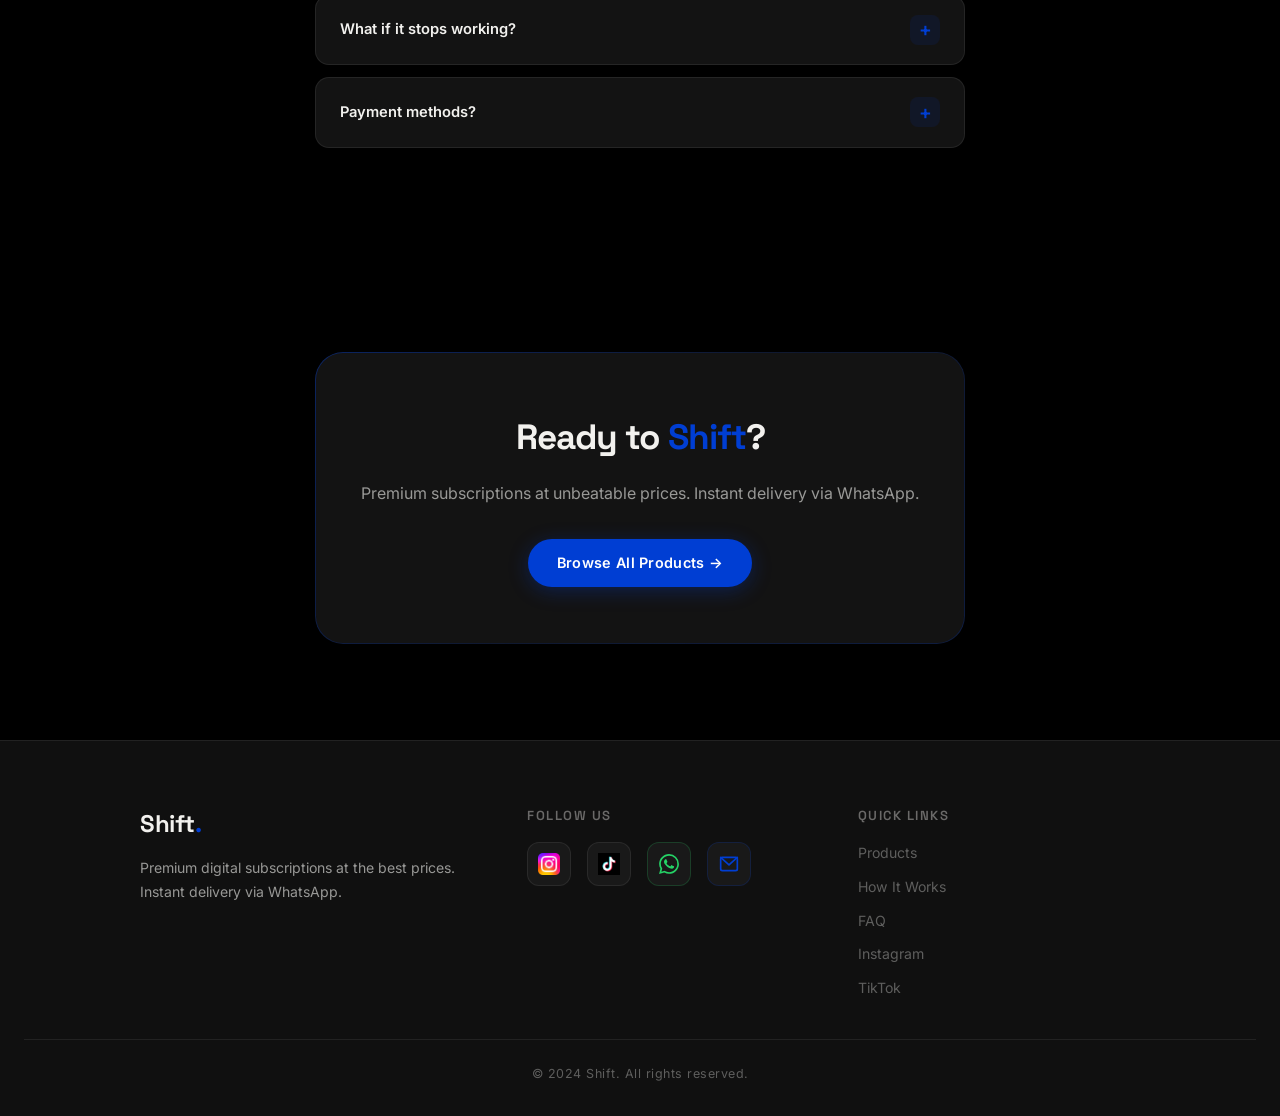
==== commit 7d7f2b5c: "wp button" ====
--- a/index.html
+++ b/index.html
@@ -260,6 +260,10 @@
         </div>
     </div>
 
+    <a href="https://wa.me/+96171817081" class="floating-whatsapp" target="_blank" title="Chat on WhatsApp">
+        <svg width="24" height="24" viewBox="0 0 24 24" fill="currentColor"><path d="M17.472 14.382c-.297-.149-1.758-.867-2.03-.967-.273-.099-.471-.148-.67.15-.197.297-.767.966-.94 1.164-.173.199-.347.223-.644.075-.297-.15-1.255-.463-2.39-1.475-.883-.788-1.48-1.761-1.653-2.059-.173-.297-.018-.458.13-.606.134-.133.298-.347.446-.52.149-.174.198-.298.298-.497.099-.198.05-.371-.025-.52-.075-.149-.669-1.612-.916-2.207-.242-.579-.487-.5-.669-.51-.173-.008-.371-.01-.57-.01-.198 0-.52.074-.792.372-.272.297-1.04 1.016-1.04 2.479 0 1.462 1.065 2.875 1.213 3.074.149.198 2.096 3.2 5.077 4.487.709.306 1.262.489 1.694.625.712.227 1.36.195 1.871.118.571-.085 1.758-.719 2.006-1.413.248-.694.248-1.289.173-1.413-.074-.124-.272-.198-.57-.347m-5.421 7.403h-.004a9.87 9.87 0 01-5.031-1.378l-.361-.214-3.741.982.998-3.648-.235-.374a9.86 9.86 0 01-1.51-5.26c.001-5.45 4.436-9.884 9.888-9.884 2.64 0 5.122 1.03 6.988 2.898a9.825 9.825 0 012.893 6.994c-.003 5.45-4.437 9.884-9.885 9.884m8.413-18.297A11.815 11.815 0 0012.05 0C5.495 0 .16 5.335.157 11.892c0 2.096.547 4.142 1.588 5.945L.057 24l6.305-1.654a11.882 11.882 0 005.683 1.448h.005c6.554 0 11.89-5.335 11.893-11.893a11.821 11.821 0 00-3.48-8.413z"/></svg>
+    </a>
+
     <button class="scroll-top" id="scrollTop" onclick="window.scrollTo({top: 0, behavior: 'smooth'})">↑</button>
 
     <script src="script.js"></script>
--- a/styles.css
+++ b/styles.css
@@ -1808,4 +1808,34 @@
 /* Large Desktop (1200px+) */
 @media (min-width: 1200px) {
     .products-grid { grid-template-columns: repeat(4, 1fr); }
+}
+
+/* ===== FLOATING STICKY WHATSAPP (BOTTOM LEFT) ===== */
+.floating-whatsapp {
+    position: fixed;
+    bottom: 1.5rem;
+    left: 1.5rem;
+    width: 46px;
+    height: 46px;
+    background-color: var(--green);
+    color: var(--white);
+    border-radius: 14px;
+    display: flex;
+    align-items: center;
+    justify-content: center;
+    cursor: pointer;
+    z-index: 999;
+    box-shadow: 0 4px 20px rgba(37, 211, 102, 0.3);
+    transition: var(--transition);
+    text-decoration: none;
+}
+
+.floating-whatsapp:hover {
+    background-color: #1ea952;
+    transform: translateY(-3px);
+    box-shadow: 0 8px 30px rgba(37, 211, 102, 0.45);
+}
+
+.floating-whatsapp:active {
+    transform: scale(0.92);
 }
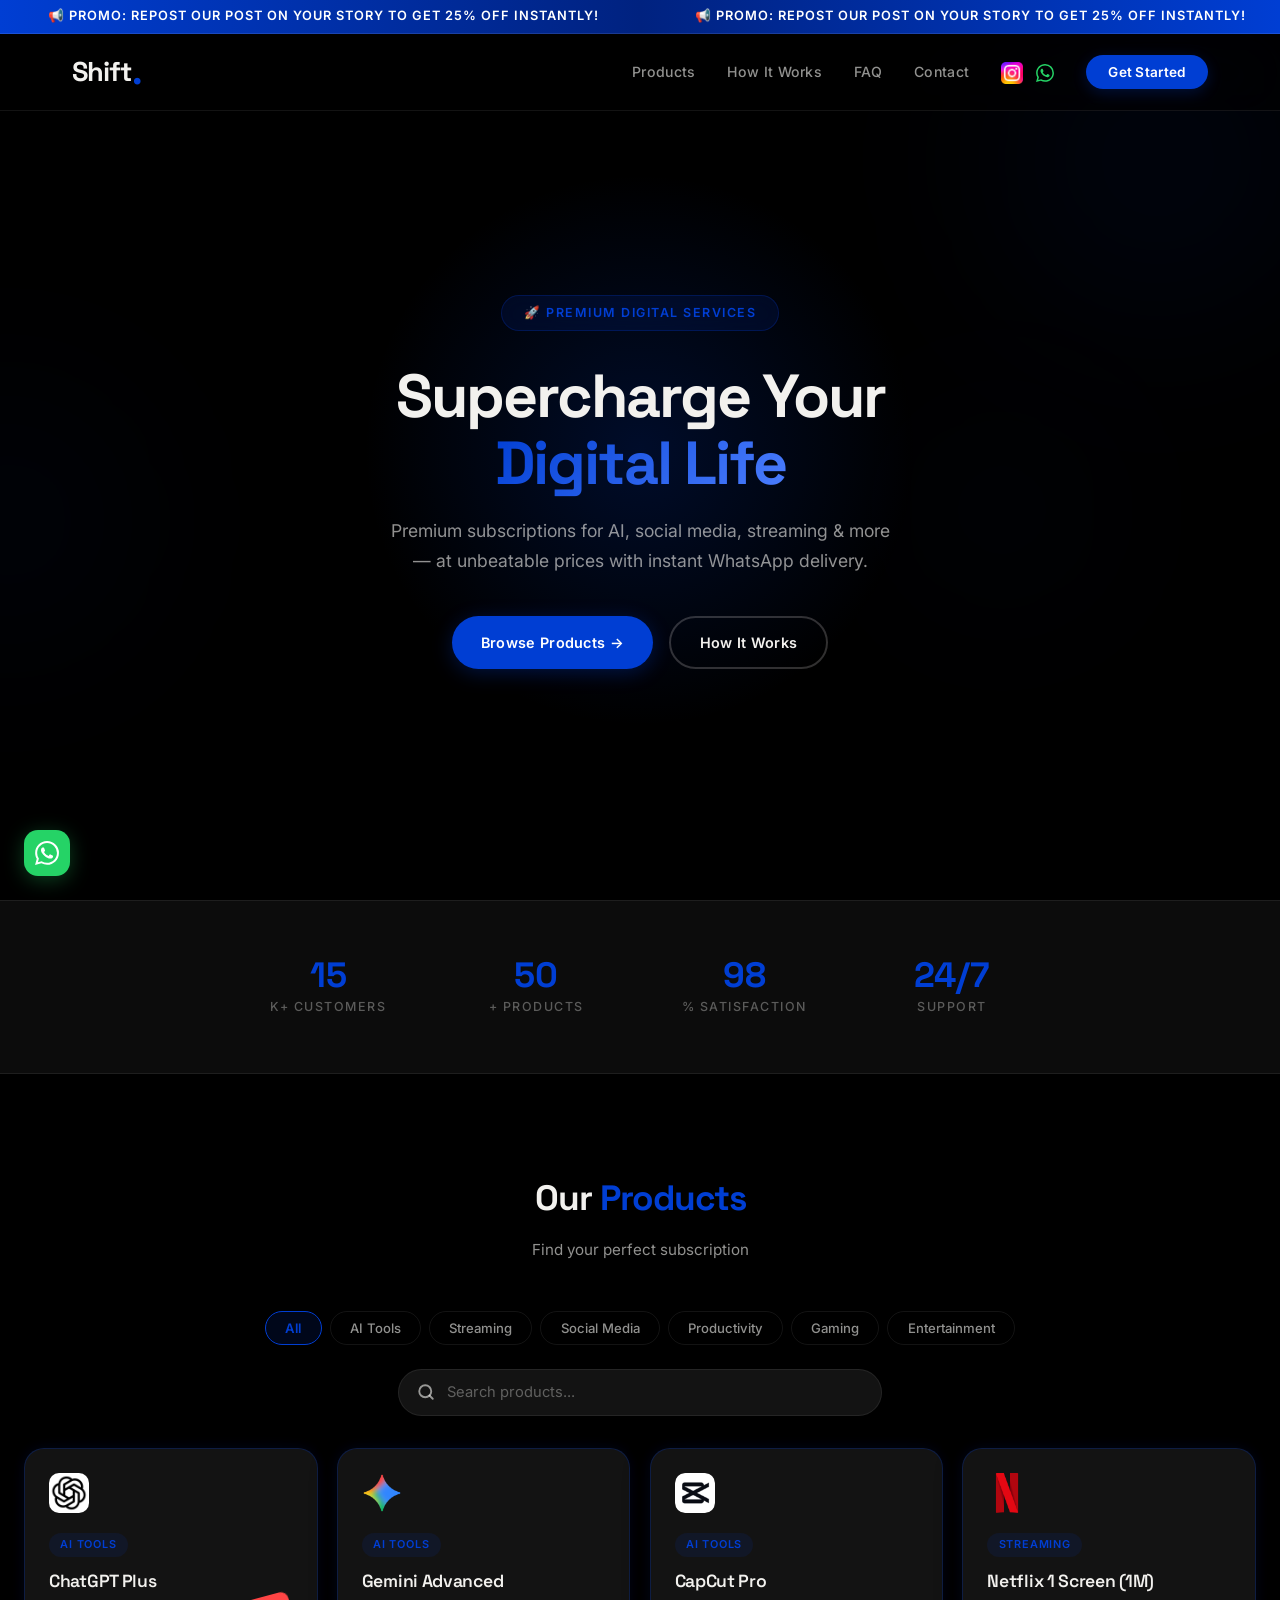
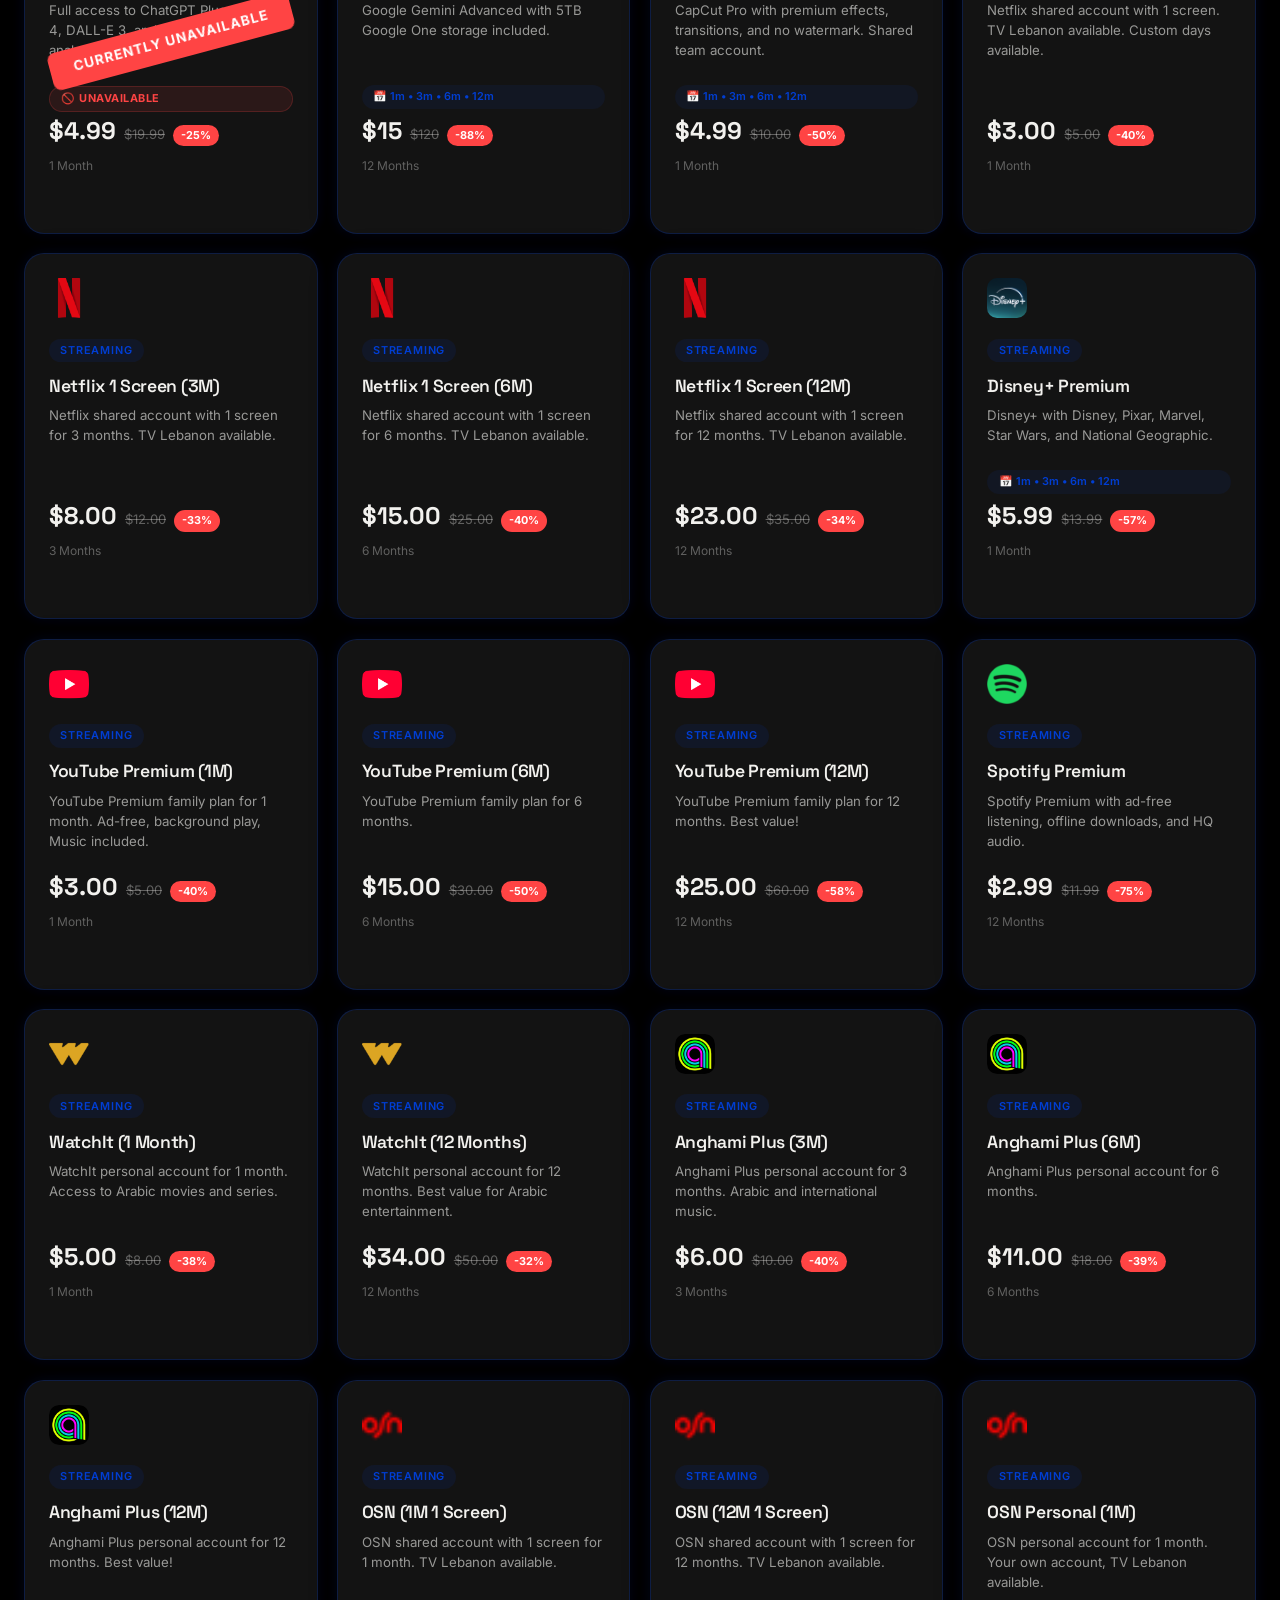
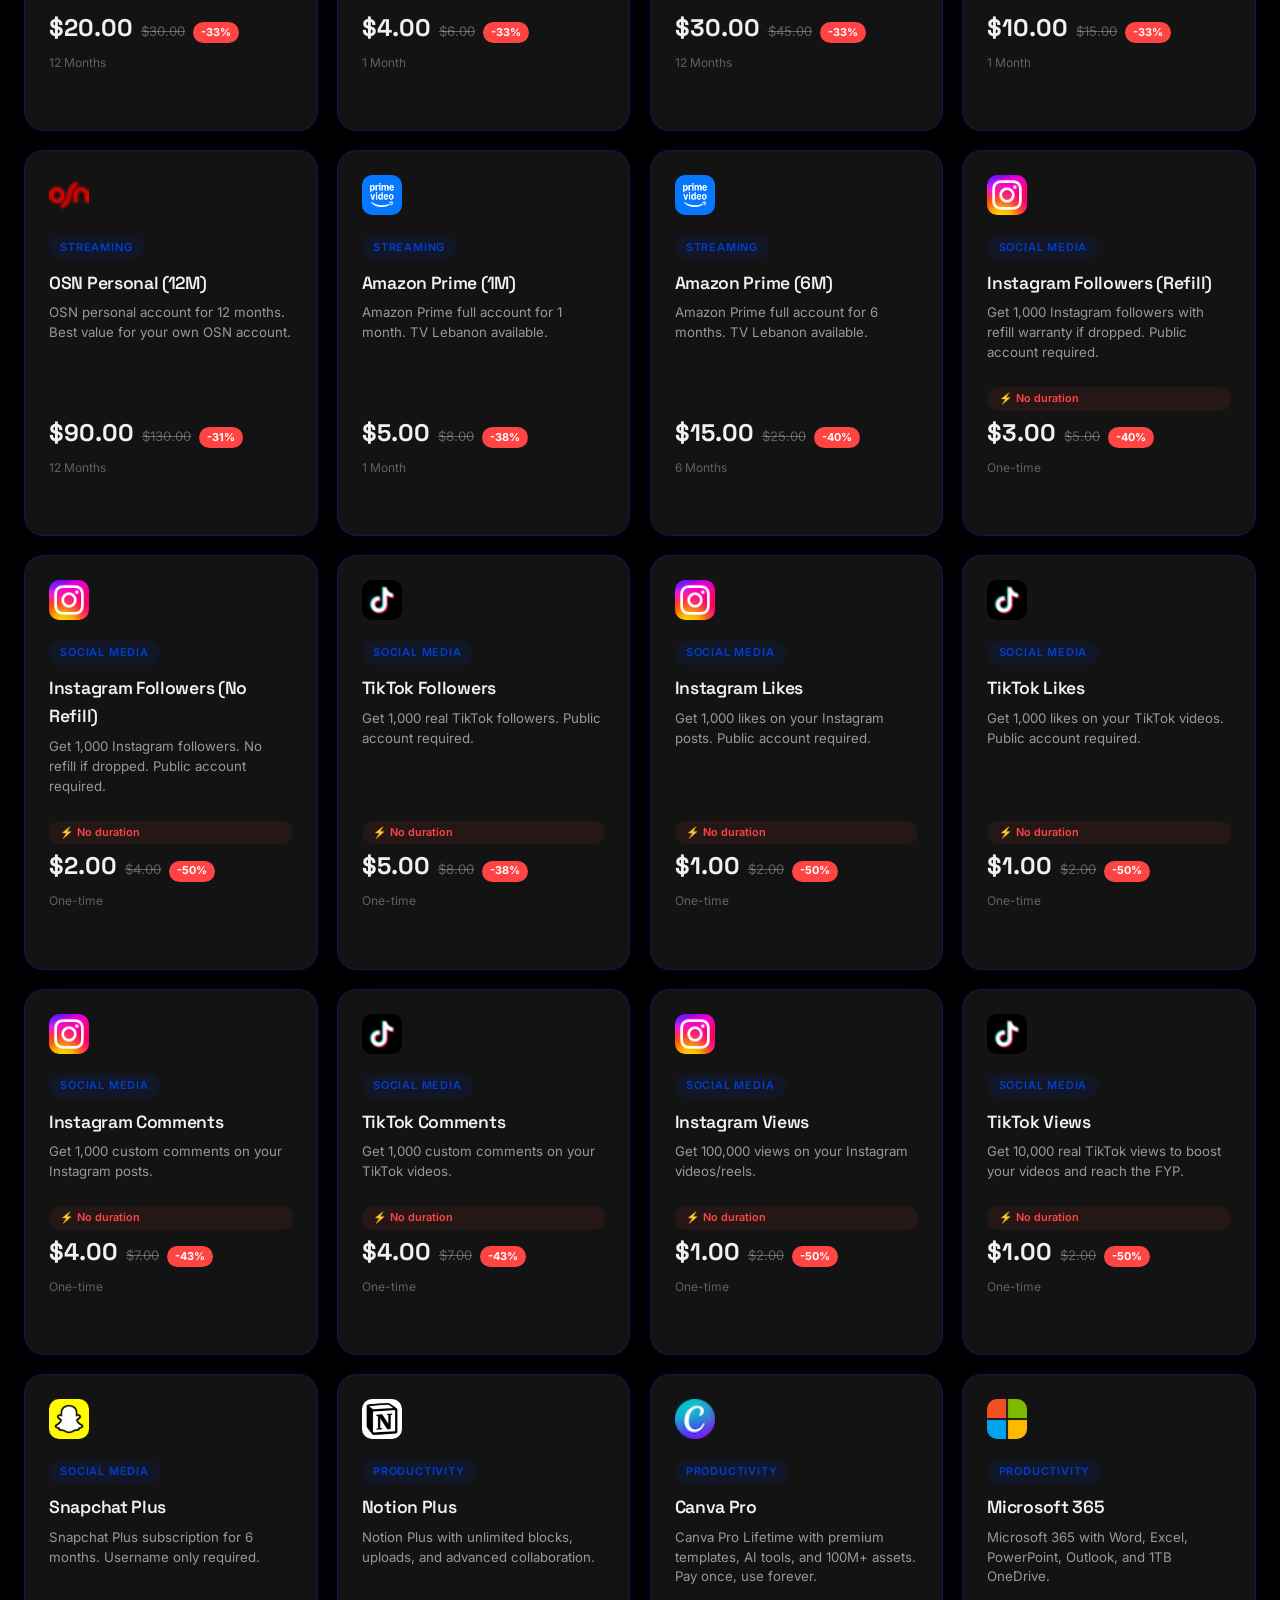
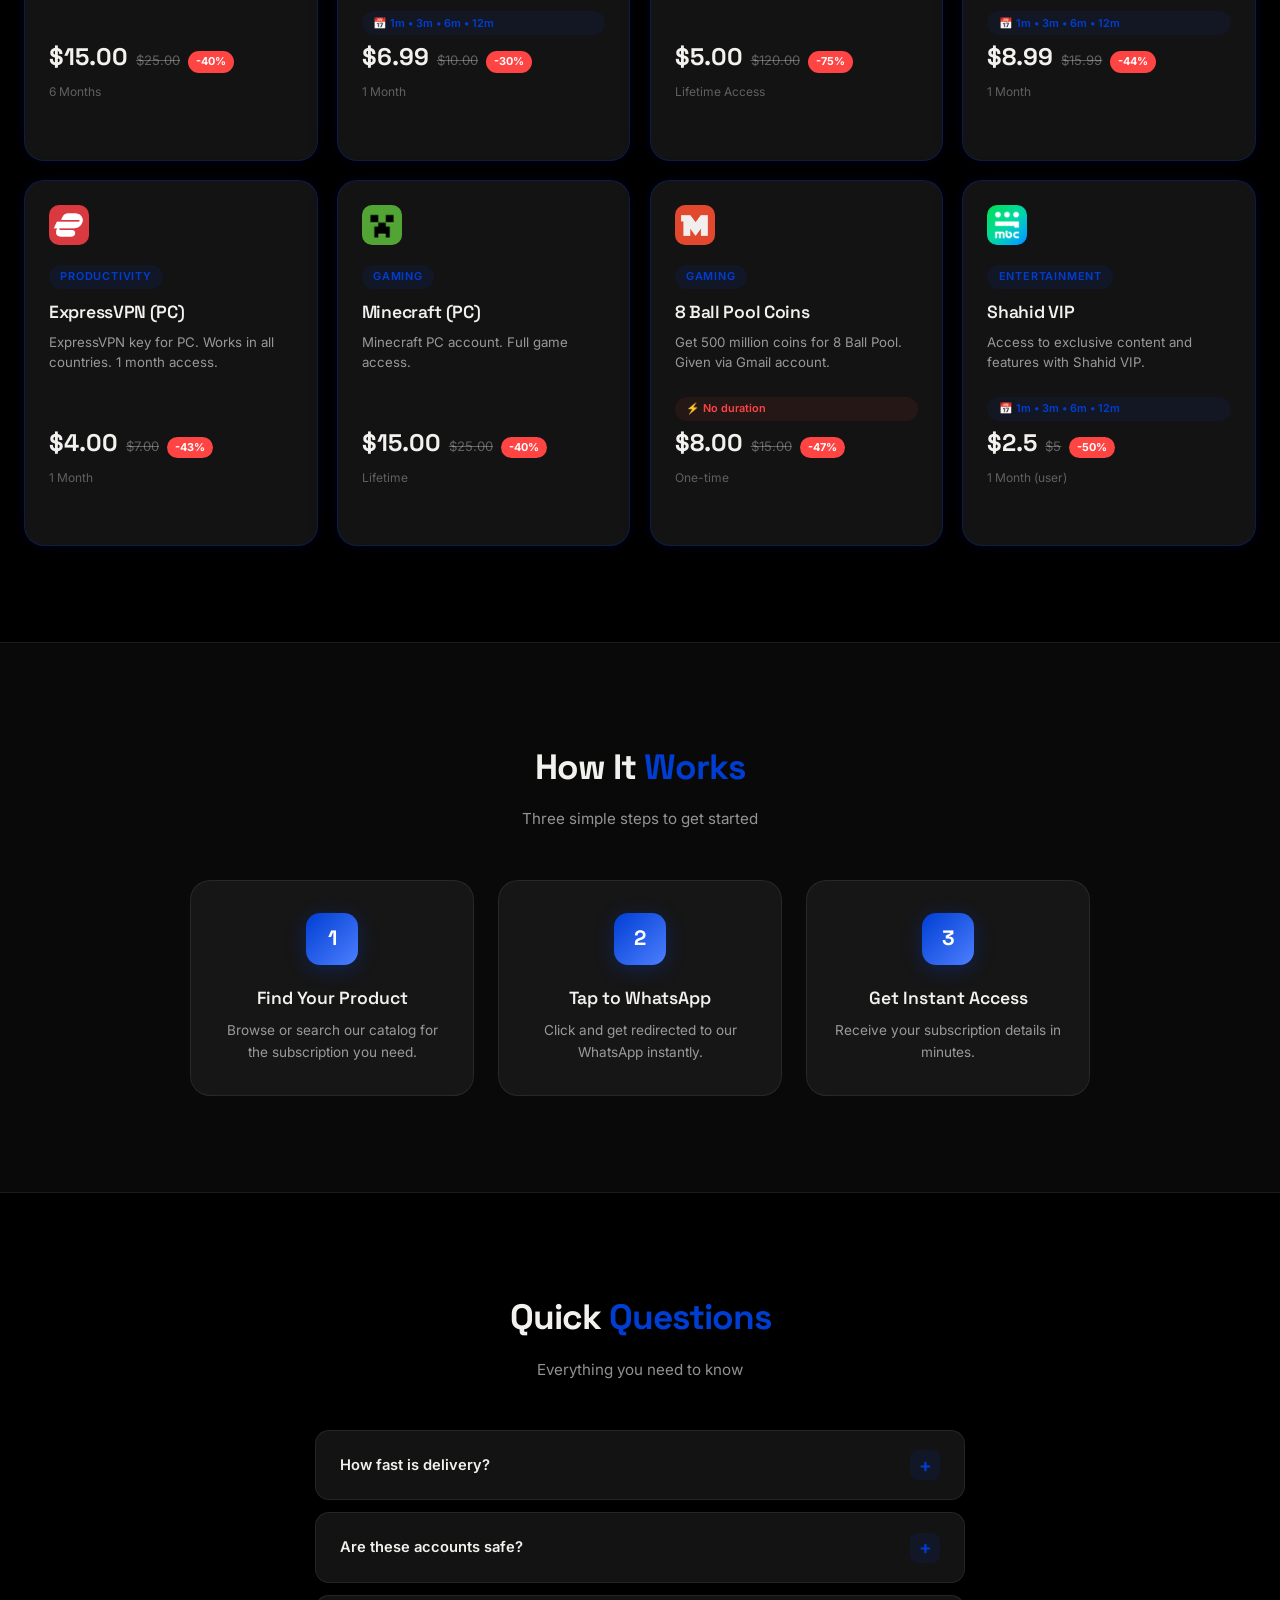
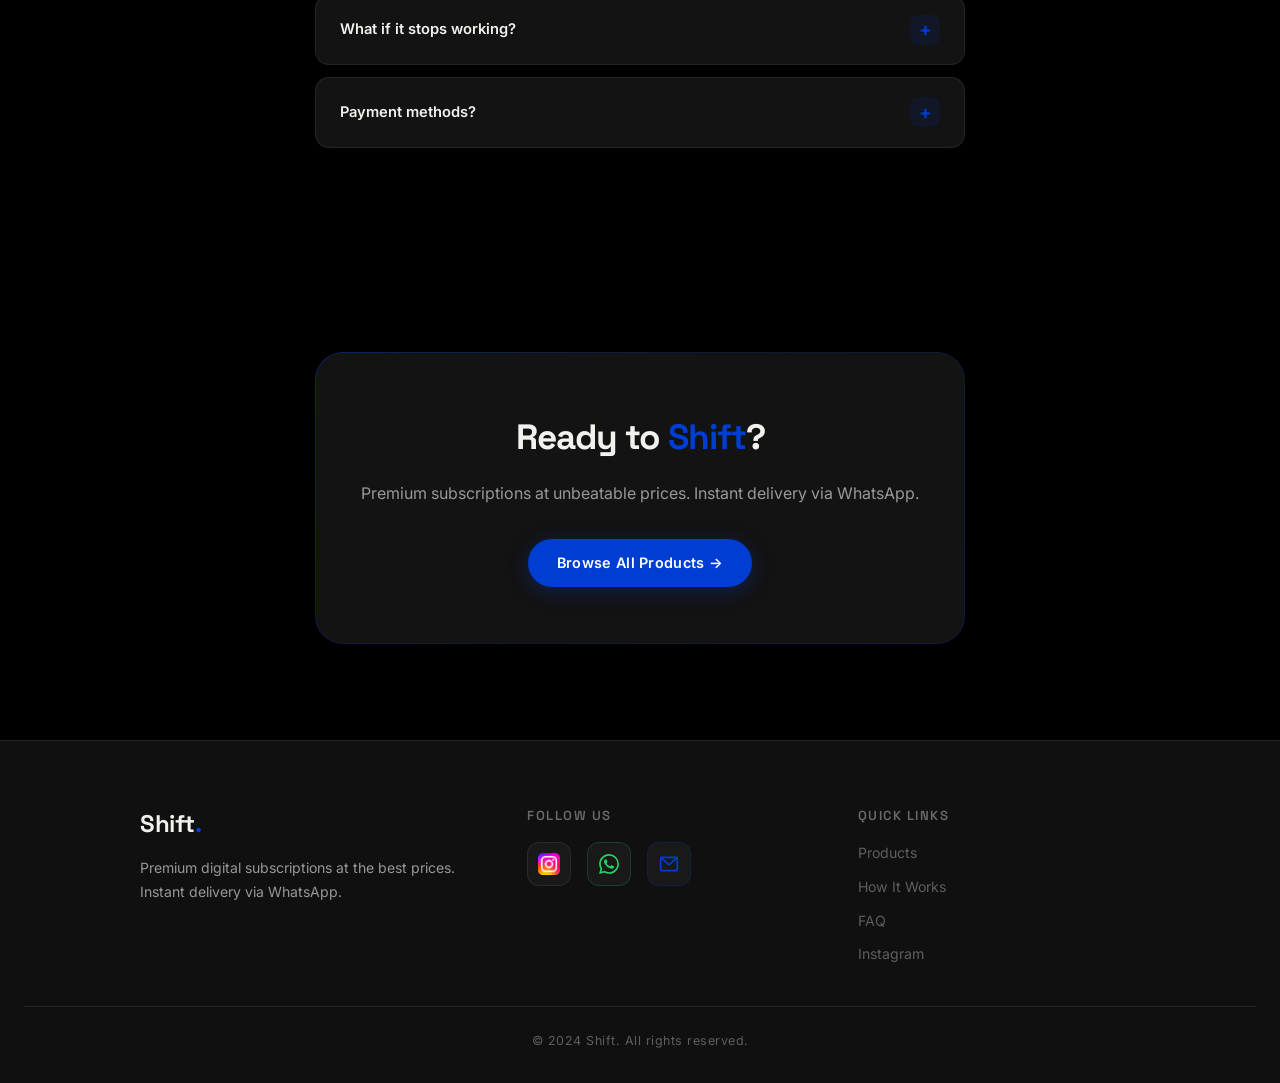
==== commit 0e763001: "added styles, whatsapp" ====
--- a/index.html
+++ b/index.html
@@ -55,8 +55,8 @@
                         <a href="https://instagram.com/0shiftagency" target="_blank" title="Instagram">
                             <img src="images/instagram_logo.png" alt="Instagram" class="social-icon-img">
                         </a>
-                        <a href="https://tiktok.com/@0shiftagency" target="_blank" title="TikTok">
-                            <img src="images/tiktok_logo.png" alt="TikTok" class="social-icon-img">
+                        <a href="https://wa.me/+96171817081" target="_blank" title="WhatsApp">
+                            <svg width="18" height="18" viewBox="0 0 24 24" fill="currentColor" style="vertical-align: middle; color: var(--green);"><path d="M17.472 14.382c-.297-.149-1.758-.867-2.03-.967-.273-.099-.471-.148-.67.15-.197.297-.767.966-.94 1.164-.173.199-.347.223-.644.075-.297-.15-1.255-.463-2.39-1.475-.883-.788-1.48-1.761-1.653-2.059-.173-.297-.018-.458.13-.606.134-.133.298-.347.446-.52.149-.174.198-.298.298-.497.099-.198.05-.371-.025-.52-.075-.149-.669-1.612-.916-2.207-.242-.579-.487-.5-.669-.51-.173-.008-.371-.01-.57-.01-.198 0-.52.074-.792.372-.272.297-1.04 1.016-1.04 2.479 0 1.462 1.065 2.875 1.213 3.074.149.198 2.096 3.2 5.077 4.487.709.306 1.262.489 1.694.625.712.227 1.36.195 1.871.118.571-.085 1.758-.719 2.006-1.413.248-.694.248-1.289.173-1.413-.074-.124-.272-.198-.57-.347m-5.421 7.403h-.004a9.87 9.87 0 01-5.031-1.378l-.361-.214-3.741.982.998-3.648-.235-.374a9.86 9.86 0 01-1.51-5.26c.001-5.45 4.436-9.884 9.888-9.884 2.64 0 5.122 1.03 6.988 2.898a9.825 9.825 0 012.893 6.994c-.003 5.45-4.437 9.884-9.885 9.884m8.413-18.297A11.815 11.815 0 0012.05 0C5.495 0 .16 5.335.157 11.892c0 2.096.547 4.142 1.588 5.945L.057 24l6.305-1.654a11.882 11.882 0 005.683 1.448h.005c6.554 0 11.89-5.335 11.893-11.893a11.821 11.821 0 00-3.48-8.413z"/></svg>
                         </a>
                     </div>
                 </li>
@@ -222,9 +222,6 @@
                     <a href="https://instagram.com/0shiftagency" target="_blank" title="Instagram">
                         <img src="images/instagram_logo.png" alt="Instagram" class="social-icon-img">
                     </a>
-                    <a href="https://tiktok.com/@0shiftagency" target="_blank" title="TikTok">
-                        <img src="images/tiktok_logo.png" alt="TikTok" class="social-icon-img">
-                    </a>
                     <a href="#" class="social-whatsapp" onclick="openWhatsApp('General Inquiry', '0', ''); return false;" title="WhatsApp">
                         <svg width="20" height="20" viewBox="0 0 24 24" fill="currentColor"><path d="M17.472 14.382c-.297-.149-1.758-.867-2.03-.967-.273-.099-.471-.148-.67.15-.197.297-.767.966-.94 1.164-.173.199-.347.223-.644.075-.297-.15-1.255-.463-2.39-1.475-.883-.788-1.48-1.761-1.653-2.059-.173-.297-.018-.458.13-.606.134-.133.298-.347.446-.52.149-.174.198-.298.298-.497.099-.198.05-.371-.025-.52-.075-.149-.669-1.612-.916-2.207-.242-.579-.487-.5-.669-.51-.173-.008-.371-.01-.57-.01-.198 0-.52.074-.792.372-.272.297-1.04 1.016-1.04 2.479 0 1.462 1.065 2.875 1.213 3.074.149.198 2.096 3.2 5.077 4.487.709.306 1.262.489 1.694.625.712.227 1.36.195 1.871.118.571-.085 1.758-.719 2.006-1.413.248-.694.248-1.289.173-1.413-.074-.124-.272-.198-.57-.347m-5.421 7.403h-.004a9.87 9.87 0 01-5.031-1.378l-.361-.214-3.741.982.998-3.648-.235-.374a9.86 9.86 0 01-1.51-5.26c.001-5.45 4.436-9.884 9.888-9.884 2.64 0 5.122 1.03 6.988 2.898a9.825 9.825 0 012.893 6.994c-.003 5.45-4.437 9.884-9.885 9.884m8.413-18.297A11.815 11.815 0 0012.05 0C5.495 0 .16 5.335.157 11.892c0 2.096.547 4.142 1.588 5.945L.057 24l6.305-1.654a11.882 11.882 0 005.683 1.448h.005c6.554 0 11.89-5.335 11.893-11.893a11.821 11.821 0 00-3.48-8.413z"/></svg>
                     </a>
@@ -240,7 +237,6 @@
                     <a href="#how-it-works">How It Works</a>
                     <a href="#faq">FAQ</a>
                     <a href="https://instagram.com/0shiftagency" target="_blank">Instagram</a>
-                    <a href="https://tiktok.com/@0shiftagency" target="_blank">TikTok</a>
                 </div>
             </div>
         </div>
--- a/styles.css
+++ b/styles.css
@@ -721,10 +721,12 @@
     backdrop-filter: blur(12px);
     border-radius: var(--card-radius);
     padding: 1.5rem;
-    border: 1px solid var(--glass-border);
+    border: 1px solid rgba(0, 62, 211, 0.25);
     transition: transform 0.35s cubic-bezier(0.16, 1, 0.3, 1),
                 border-color 0.3s ease,
                 box-shadow 0.35s ease;
+    box-shadow: 0 4px 30px rgba(0, 0, 0, 0.2), 
+                0 0 15px rgba(0, 62, 211, 0.12);
     cursor: pointer;
     text-decoration: none;
     color: inherit;
@@ -750,9 +752,9 @@
 
 .product-card:hover {
     transform: translateY(-6px);
-    border-color: rgba(0, 62, 211, 0.25);
-    box-shadow: 0 20px 50px rgba(0, 0, 0, 0.4),
-                0 0 40px rgba(0, 62, 211, 0.06);
+    border-color: rgba(0, 62, 211, 0.6);
+    box-shadow: 0 20px 50px rgba(0, 0, 0, 0.45),
+                0 0 25px rgba(0, 62, 211, 0.25);
 }
 
 .product-card:hover::before {
